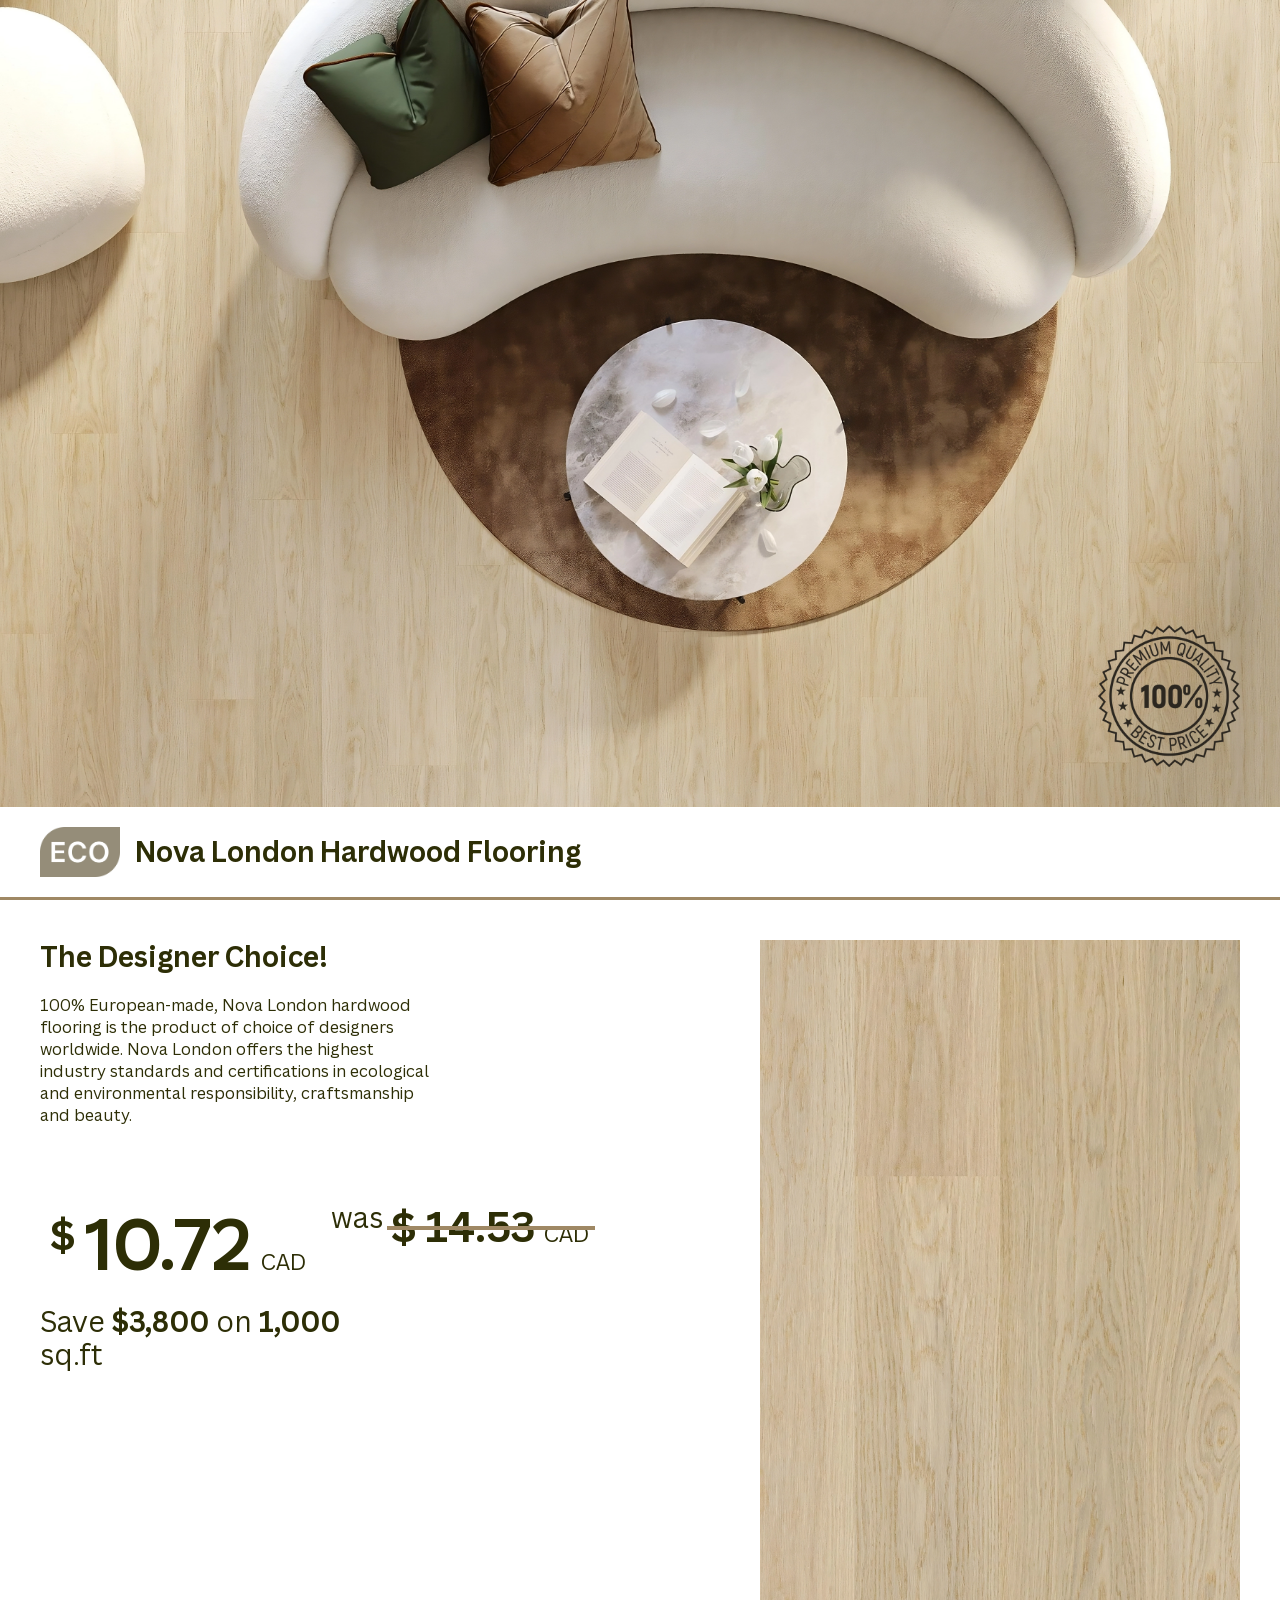
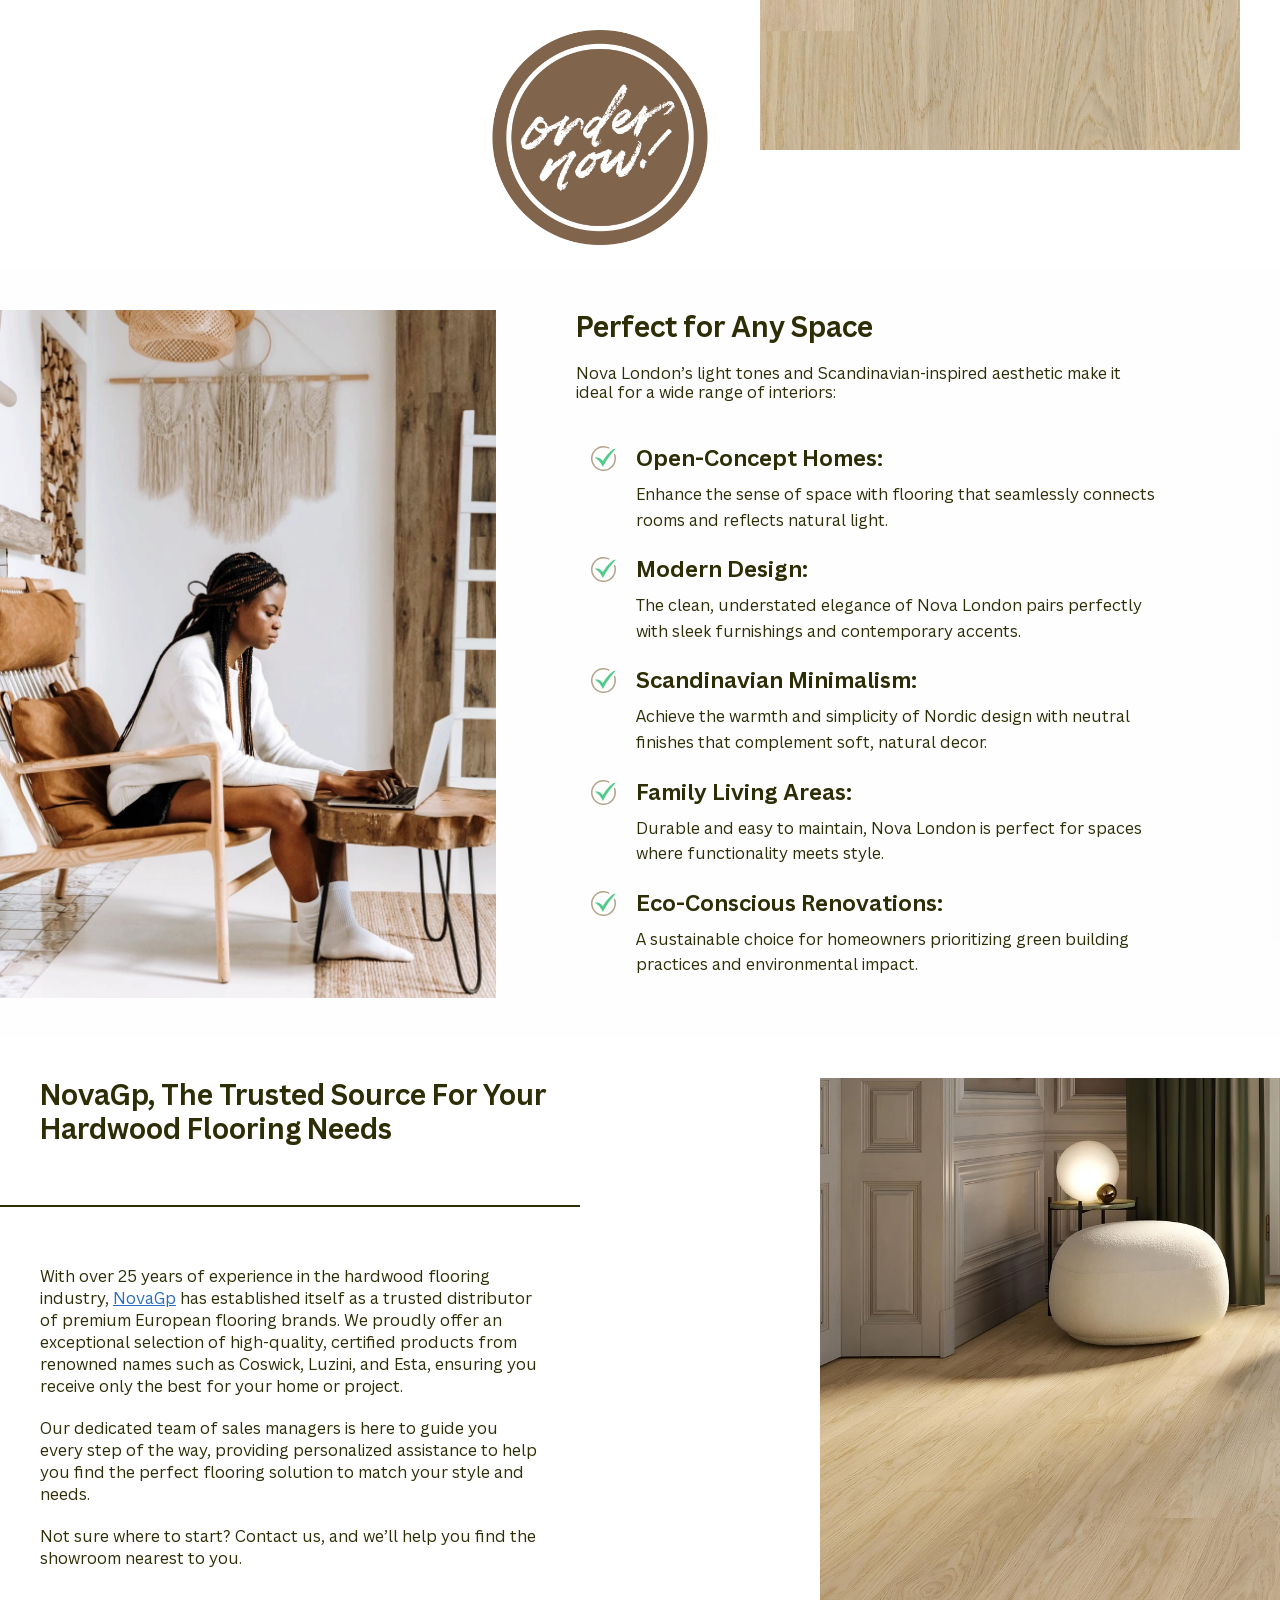
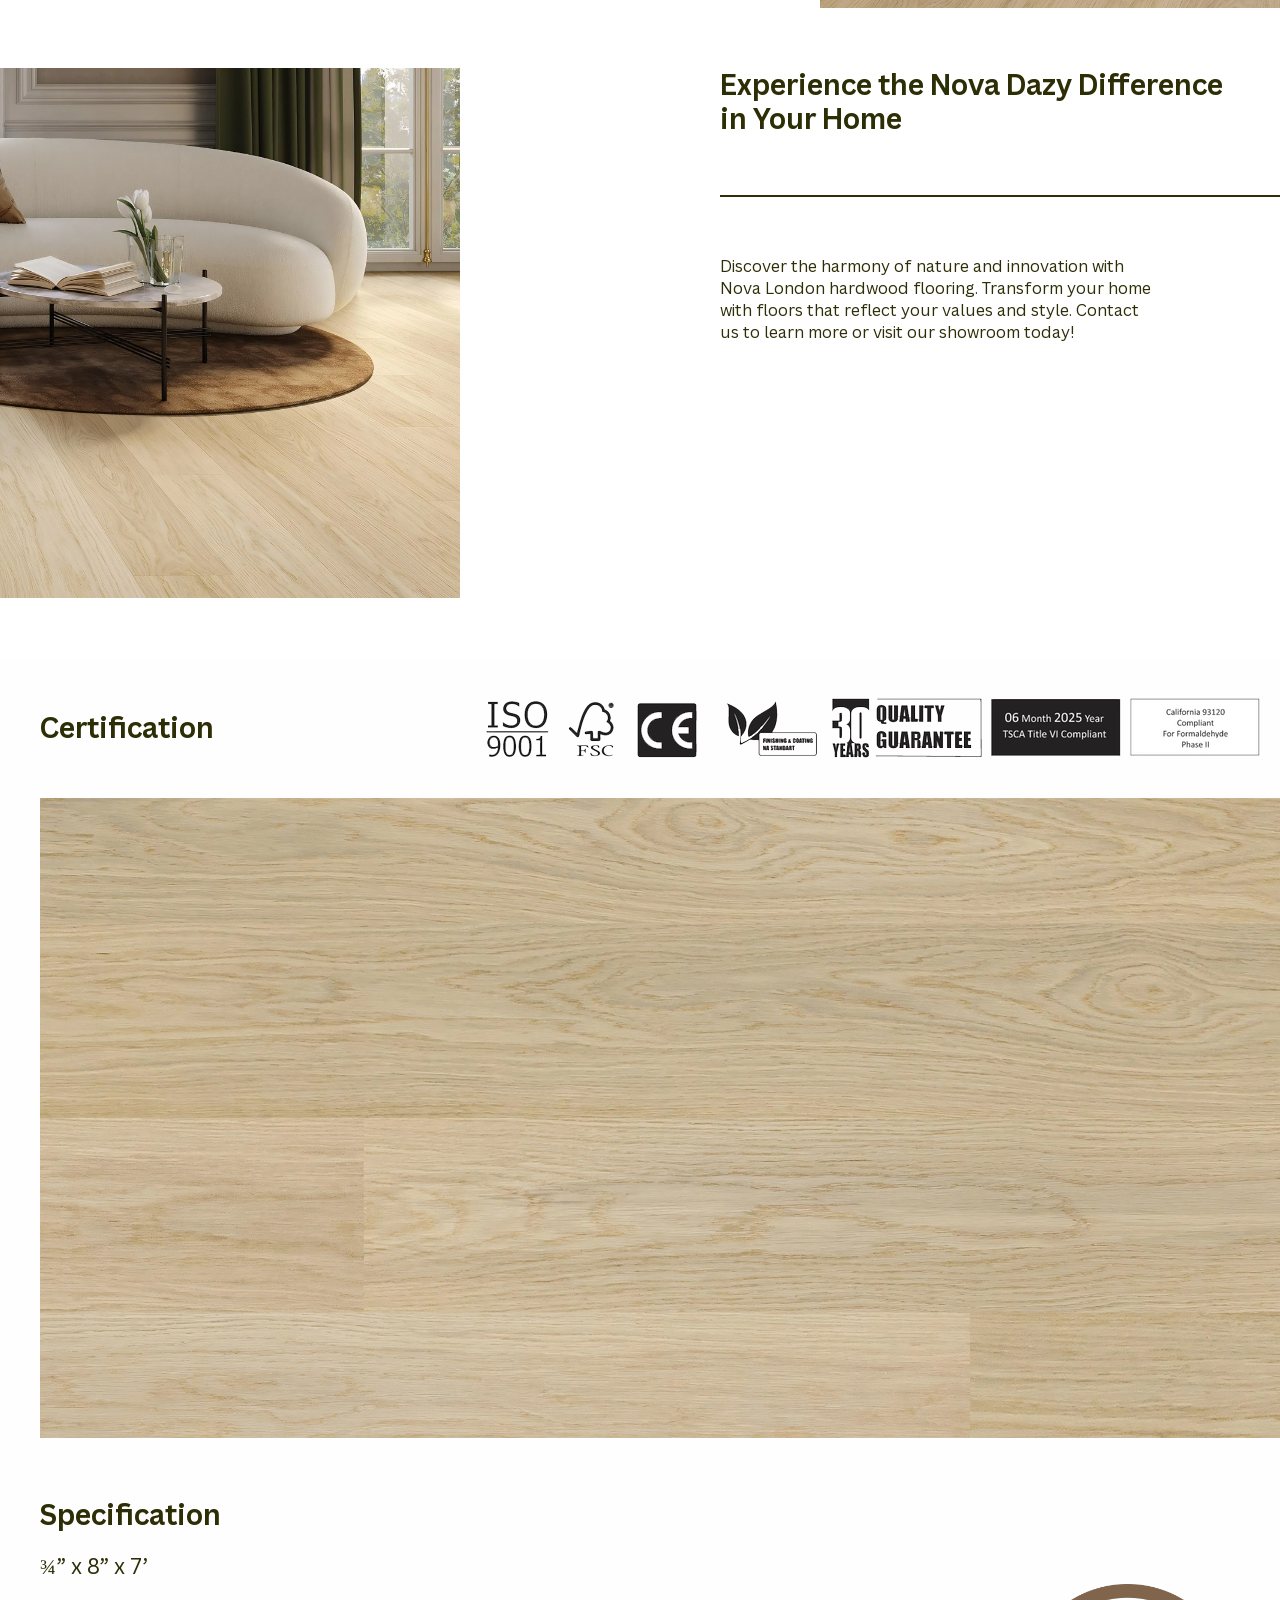
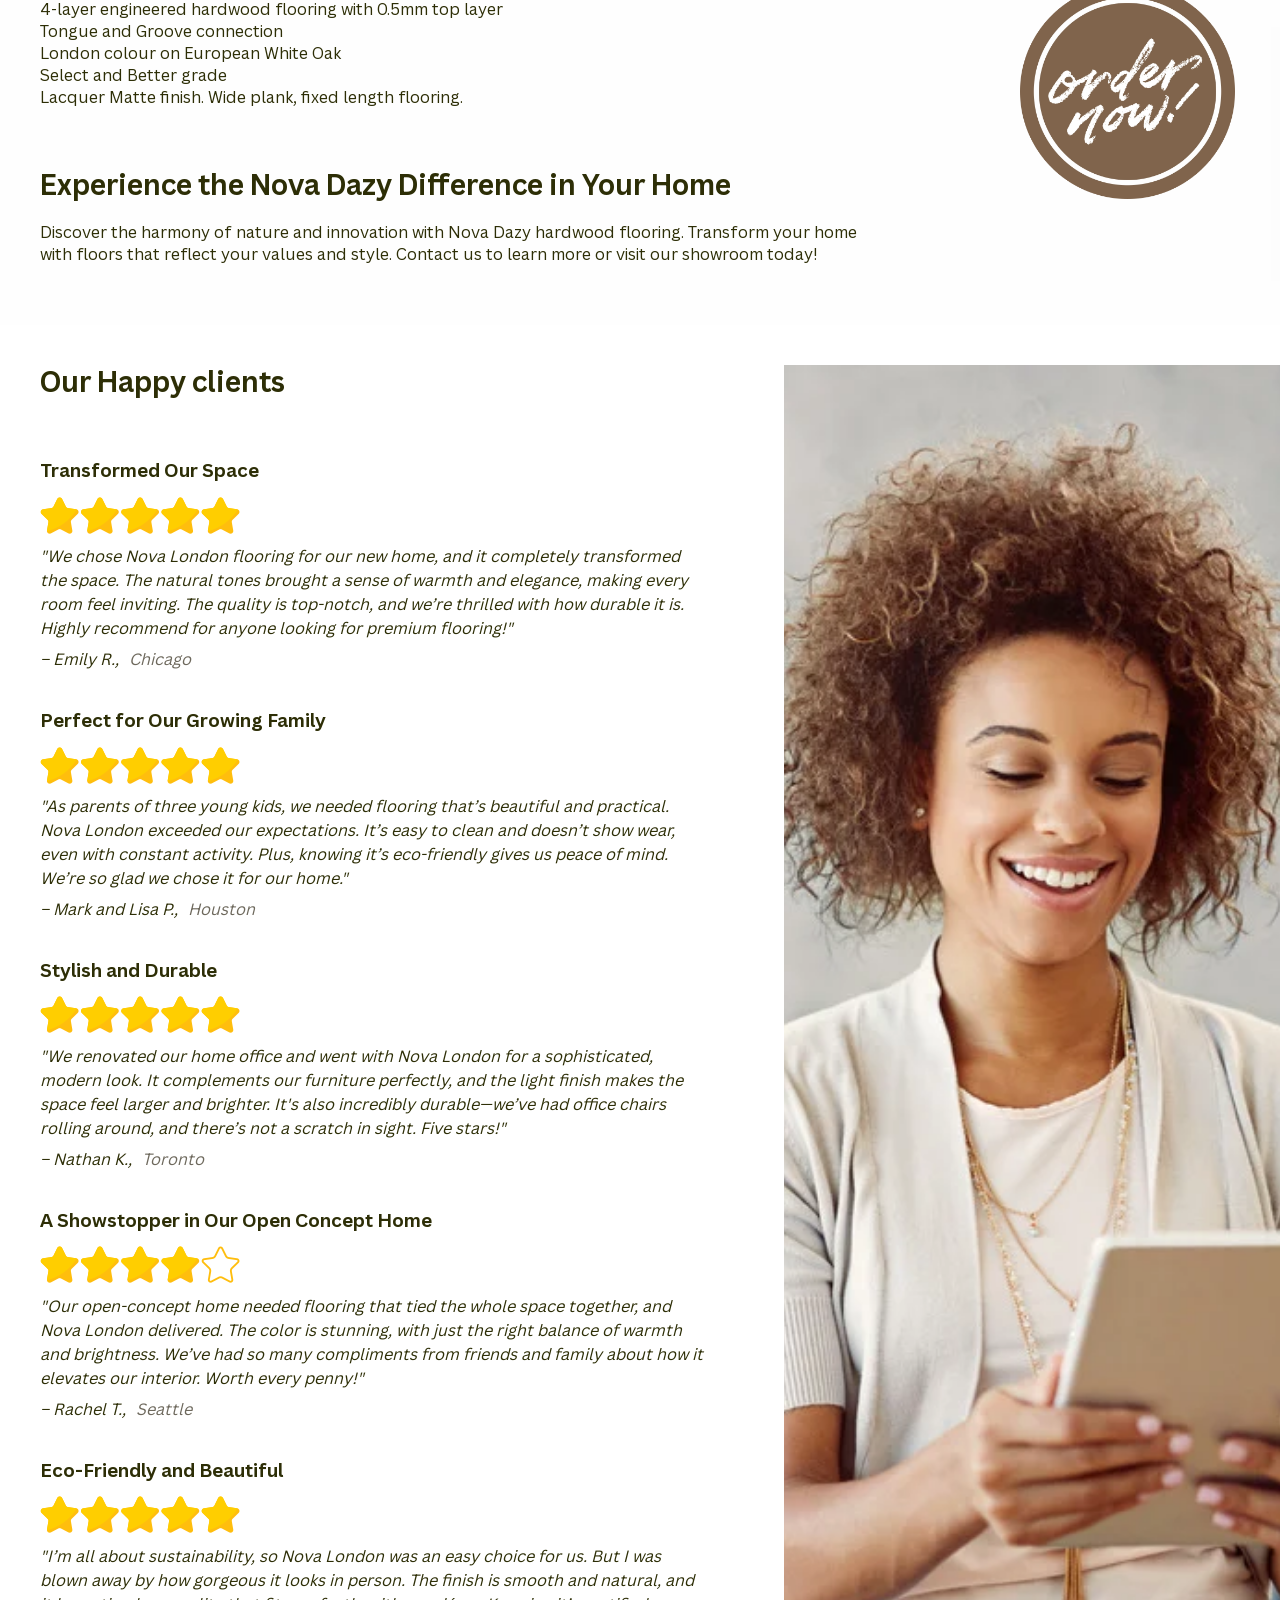
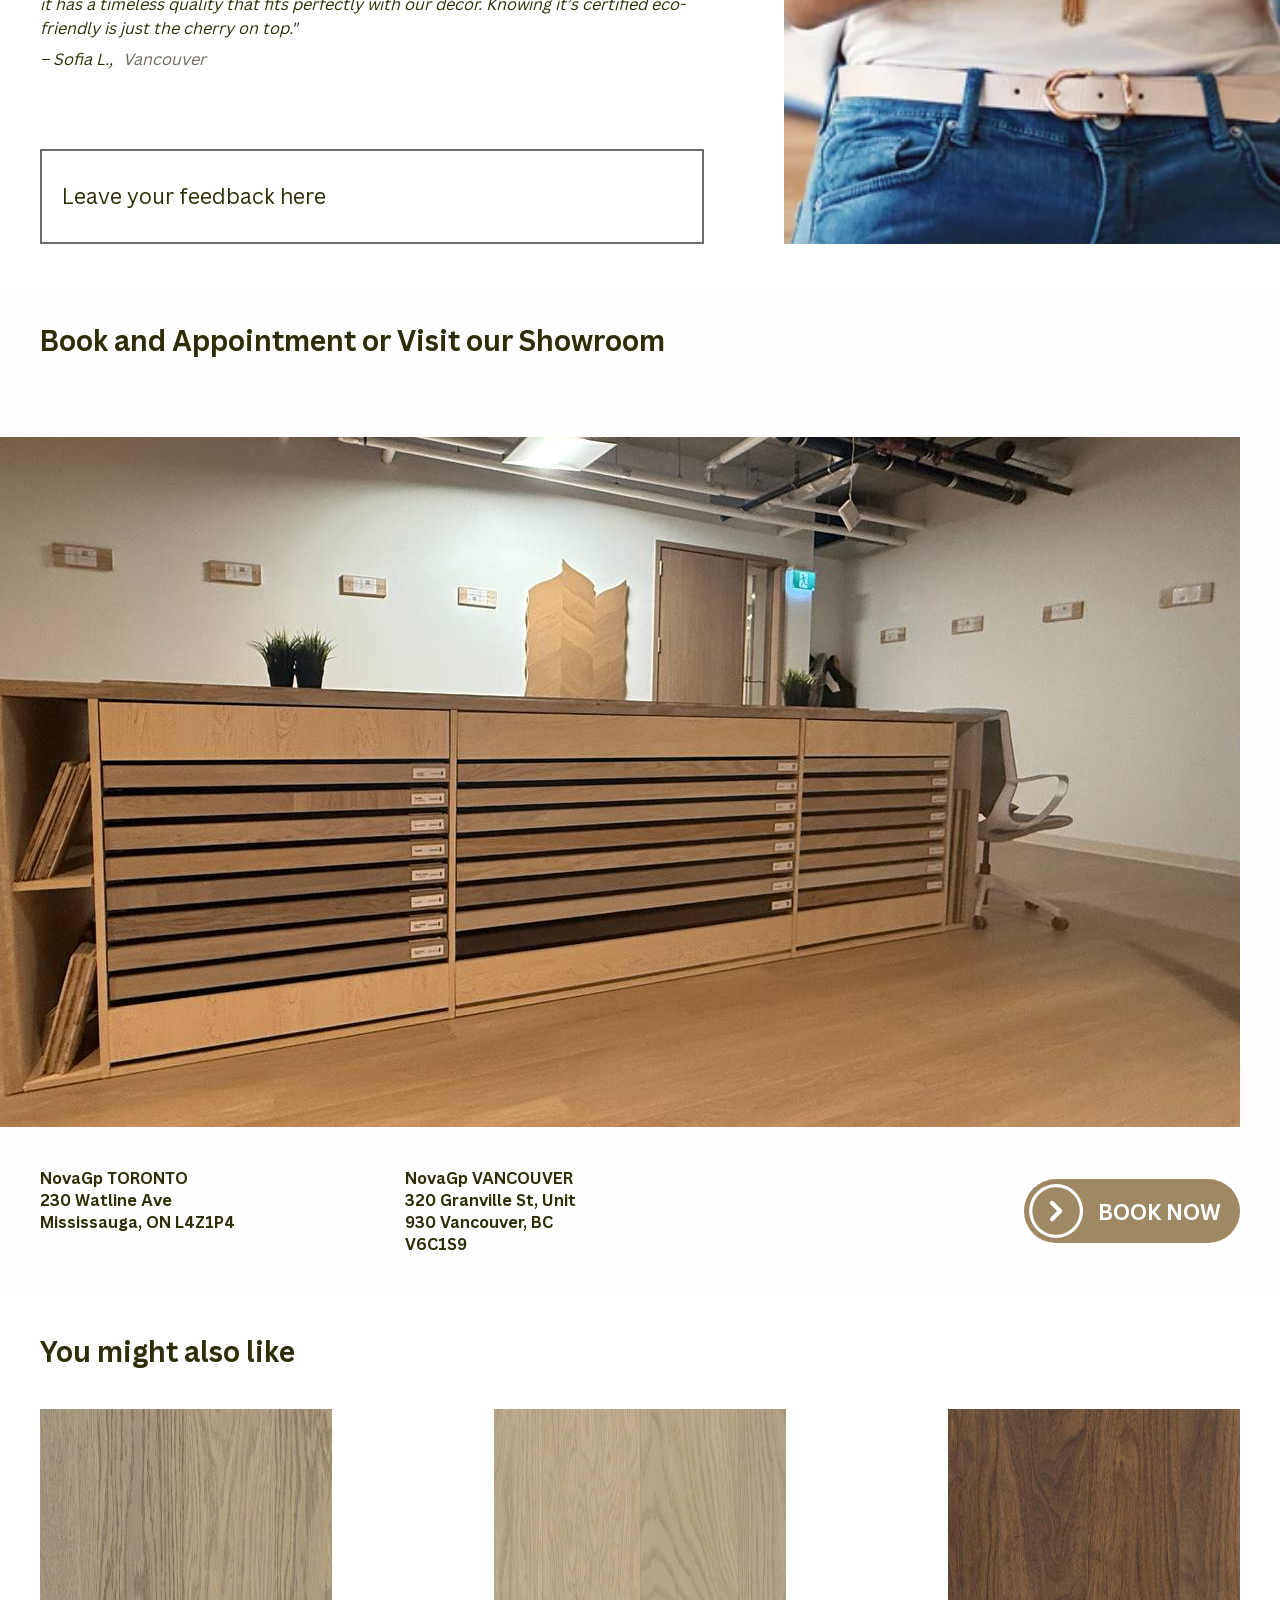
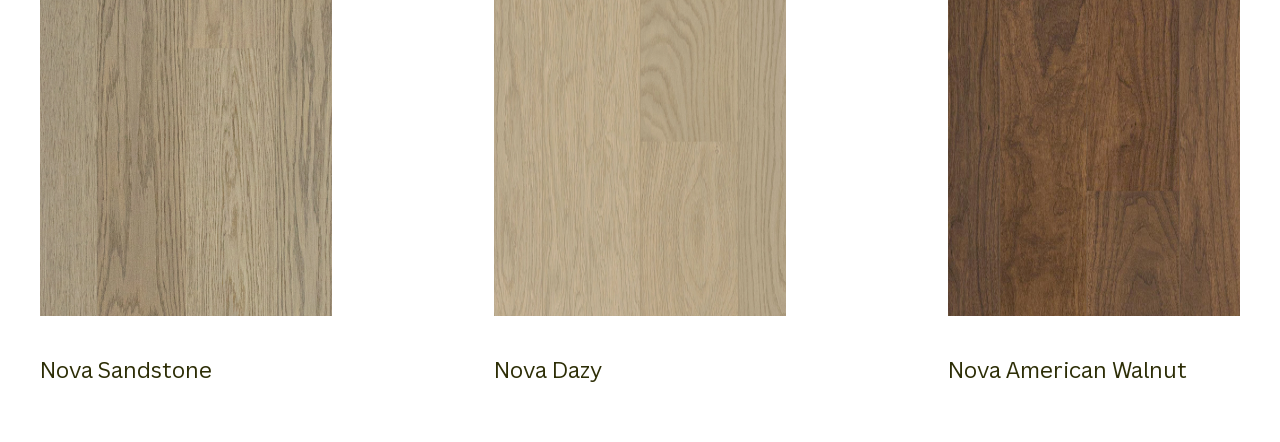
==== index.html @ d356015e "Initial commit" ====
<!doctype html><html lang="en"><head><meta content="true" name="HandheldFriendly"><meta content="telephone=no" name="format-detection"><meta charset="UTF-8"><meta content="100% European-made, Nova London hardwood flooring is the product of choice of designers worldwide. Nova London offers the highest industry standards and certifications in ecological and environmental responsibility, craftsmanship and beauty." name="description"><meta content="initial-scale=1,maximum-scale=5,width=device-width" name="viewport"><meta content="yes" name="mobile-web-app-capable"><meta content="default" name="apple-mobile-web-app-status-bar-style"><meta content="NovaGp" name="author"><meta content="index, follow" name="robots"><meta content="index, follow" name="googlebot"><meta content="no-referrer-when-downgrade" name="referrer"><link href="./img/favicon_120.svg" rel="icon" sizes="120x120" type="image/svg+xml"><link href="./img/favicon_144.svg" rel="icon" sizes="144x144" type="image/svg+xml"><link href="./css/main.css" rel="preload" as="style"><link href="./css/main.css" rel="stylesheet"><title>Nova London - Hardwood Flooring</title></head><body><main><section><div class="section__hero"><img alt="Best Price Icon" class="section__hero-bg" src="./img/section-hero/best_price.webp" loading="lazy" height="195" width="195"></div><div class="section__hero-info"><a class="flex flex--align-center" href="/"><img alt="Site Logo" class="section__hero-img" src="./img/section-hero/logo.webp" loading="lazy" height="50" width="80"><h1 class="section__hero-heading flex flex--align-center"><span class="section__hero-title">Nova London</span> <span class="section__hero-subtitle">Hardwood Flooring</span></h1></a></div></section><section class="section__best flex"><div class="section__best-container"><h2 class="section__best-title font--bold">The Designer Choice!</h2><p class="section__best-text">100% European-made, Nova London hardwood flooring is the product of choice of designers worldwide. Nova London offers the highest industry standards and certifications in ecological and environmental responsibility, craftsmanship and beauty.</p><div class="section__best-wrapper flex"><p class="section__best-cost"><span class="section__best-currency">$</span> <span class="section__best-price flex flex--align-baseline">10.72 <span class="section__best-price-info">&nbsp;&nbsp;CAD</span></span></p><p class="section__best-cost"><span class="section__best-price-text">was</span> <span class="section__best-price-old"><span class="section__best-price-foreign font--bold">$</span> 14.53 <span class="section__best-price-info">CAD</span></span></p></div><p class="section__best-save">Save <span class="font--bold">$3,800</span> on <span class="font--bold">1,000</span> sq.ft</p><button class="section__best-btn order--js" type="button"><img alt="Order Now Button" class="section__best-btn-img" src="./img/order_now.webp" loading="lazy" height="215" width="215"></button></div><div class="section__best-container-img"></div></section><section class="section__reasons flex section--shadow"><div class="section__reasons-img"></div><div class="section__reasons-container"><h2 class="section__reasons-title font--bold">Perfect for Any Space</h2><p class="section__reasons-subtitle">Nova London’s light tones and Scandinavian-inspired aesthetic make it ideal for a wide range of interiors:</p><ul class="section__reasons-list"><li class="section__reasons-item"><img alt="Check Icon" class="section__reasons-icon" src="./img/icons/check_icon.svg" loading="lazy" height="25" width="25"><h3 class="section__reasons-item-title font--bold">Open-Concept Homes:</h3><p class="section__reasons-item-text">Enhance the sense of space with flooring that seamlessly connects rooms and reflects natural light.</p></li><li class="section__reasons-item"><img alt="Check Icon" class="section__reasons-icon" src="./img/icons/check_icon.svg" loading="lazy" height="25" width="25"><h3 class="section__reasons-item-title font--bold">Modern Design:</h3><p class="section__reasons-item-text">The clean, understated elegance of Nova London pairs perfectly with sleek furnishings and contemporary accents.</p></li><li class="section__reasons-item"><img alt="Check Icon" class="section__reasons-icon" src="./img/icons/check_icon.svg" loading="lazy" height="25" width="25"><h3 class="section__reasons-item-title font--bold">Scandinavian Minimalism:</h3><p class="section__reasons-item-text">Achieve the warmth and simplicity of Nordic design with neutral finishes that complement soft, natural decor.</p></li><li class="section__reasons-item"><img alt="Check Icon" class="section__reasons-icon" src="./img/icons/check_icon.svg" loading="lazy" height="25" width="25"><h3 class="section__reasons-item-title font--bold">Family Living Areas:</h3><p class="section__reasons-item-text">Durable and easy to maintain, Nova London is perfect for spaces where functionality meets style.</p></li><li class="section__reasons-item"><img alt="Check Icon" class="section__reasons-icon" src="./img/icons/check_icon.svg" loading="lazy" height="25" width="25"><h3 class="section__reasons-item-title font--bold">Eco-Conscious Renovations:</h3><p class="section__reasons-item-text">A sustainable choice for homeowners prioritizing green building practices and environmental impact.</p></li></ul></div></section><section class="section__buy flex flex--wrap"><div class="section__buy-container"><h2 class="section__buy-title section__buy-title-first font--bold">NovaGp, The Trusted Source For Your Hardwood Flooring Needs</h2><p class="section__buy-text">With over 25 years of experience in the hardwood flooring industry, <a class="section__buy-link" href="https://novagp.ca/" rel="nofollow" target="_blank">NovaGp</a> has established itself as a trusted distributor of premium European flooring brands. We proudly offer an exceptional selection of high-quality, certified products from renowned names such as Coswick, Luzini, and Esta, ensuring you receive only the best for your home or project.</p><p class="section__buy-text">Our dedicated team of sales managers is here to guide you every step of the way, providing personalized assistance to help you find the perfect flooring solution to match your style and needs.</p><p class="section__buy-text">Not sure where to start? Contact us, and we’ll help you find the showroom nearest to you.</p></div><img alt="Living Room" class="section__buy-img" src="./img/section-buy/reason_to_buy_left.webp" loading="lazy"> <img alt="Living Room" class="section__buy-img" src="./img/section-buy/reason_to_buy_right.webp" loading="lazy"><div class="section__buy-container"><h2 class="section__buy-title section__buy-title-second font--bold">Experience the Nova Dazy Difference in Your Home</h2><p class="section__buy-text">Discover the harmony of nature and innovation with Nova London hardwood flooring. Transform your home with floors that reflect your values and style. Contact us to learn more or visit our showroom today!</p></div></section><section class="section__spec section--shadow"><div class="section__spec-container flex flex--align-center flex--justify-between"><h2 class="section__spec-title font--bold">Certification</h2><img alt="Certifications" class="section__spec-certs" src="./img/section-spec/certifications.webp" loading="lazy"></div><div class="section__spec-img"></div><div class="flex flex--align-center flex--justify-between"><div class="section__spec-info"><h2 class="section__spec-title font--bold">Specification</h2><span class="section__spec-dim flex">¾” x 8” x 7’</span><p class="section__spec-text">4-layer engineered hardwood flooring with 0.5mm top layer<br>Tongue and Groove connection<br>London colour on European White Oak<br>Select and Better grade<br>Lacquer Matte finish. Wide plank, fixed length flooring.</p><h2 class="section__spec-title font--bold">Experience the Nova Dazy Difference in Your Home</h2><p class="section__spec-text">Discover the harmony of nature and innovation with Nova Dazy hardwood flooring. Transform your home with floors that reflect your values and style. Contact us to learn more or visit our showroom today!</p></div><button class="section__spec-btn order-now--js" type="button"><img alt="Order Now Button" class="section__spec-btn-img" src="./img/order_now.webp" loading="lazy" height="215" width="215"></button></div></section><section class="section__feedback flex"><div class="section__feedback-wrapper flex flex--column"><h2 class="section__feedback-title font--bold">Our Happy clients</h2><article class="section__feedback-block"><h3 class="section__feedback-block-title font--bold">Transformed Our Space</h3><img alt="Feedback Rating" class="section__feedback-rating" src="./img/section-feedback/rating_top.webp" loading="lazy"><p class="section__feedback-text font--italic">"We chose Nova London flooring for our new home, and it completely transformed the space. The natural tones brought a sense of warmth and elegance, making every room feel inviting. The quality is top-notch, and we’re thrilled with how durable it is. Highly recommend for anyone looking for premium flooring!"</p><div class="font--italic flex flex--align-center"><span class="section__feedback-heading">– Emily R.,</span> <span class="section__feedback-location">Chicago</span></div></article><article class="section__feedback-block"><h3 class="section__feedback-block-title font--bold">Perfect for Our Growing Family</h3><img alt="Feedback Rating" class="section__feedback-rating" src="./img/section-feedback/rating_top.webp" loading="lazy"><p class="section__feedback-text font--italic">"As parents of three young kids, we needed flooring that’s beautiful and practical. Nova London exceeded our expectations. It’s easy to clean and doesn’t show wear, even with constant activity. Plus, knowing it’s eco-friendly gives us peace of mind. We’re so glad we chose it for our home."</p><div class="font--italic flex flex--align-center"><span class="section__feedback-heading">– Mark and Lisa P.,</span> <span class="section__feedback-location">Houston</span></div></article><article class="section__feedback-block"><h3 class="section__feedback-block-title font--bold">Stylish and Durable</h3><img alt="Feedback Rating" class="section__feedback-rating" src="./img/section-feedback/rating_top.webp" loading="lazy"><p class="section__feedback-text font--italic">"We renovated our home office and went with Nova London for a sophisticated, modern look. It complements our furniture perfectly, and the light finish makes the space feel larger and brighter. It's also incredibly durable—we’ve had office chairs rolling around, and there’s not a scratch in sight. Five stars!"</p><div class="font--italic flex flex--align-center"><span class="section__feedback-heading">– Nathan K.,</span> <span class="section__feedback-location">Toronto</span></div></article><article class="section__feedback-block"><h3 class="section__feedback-block-title font--bold">A Showstopper in Our Open Concept Home</h3><img alt="Feedback Rating" class="section__feedback-rating" src="./img/section-feedback/rating.webp" loading="lazy"><p class="section__feedback-text font--italic">"Our open-concept home needed flooring that tied the whole space together, and Nova London delivered. The color is stunning, with just the right balance of warmth and brightness. We’ve had so many compliments from friends and family about how it elevates our interior. Worth every penny!"</p><div class="font--italic flex flex--align-center"><span class="section__feedback-heading">– Rachel T.,</span> <span class="section__feedback-location">Seattle</span></div></article><article class="section__feedback-block"><h3 class="section__feedback-block-title font--bold">Eco-Friendly and Beautiful</h3><img alt="Feedback Rating" class="section__feedback-rating" src="./img/section-feedback/rating_top.webp" loading="lazy"><p class="section__feedback-text font--italic">"I’m all about sustainability, so Nova London was an easy choice for us. But I was blown away by how gorgeous it looks in person. The finish is smooth and natural, and it has a timeless quality that fits perfectly with our décor. Knowing it’s certified eco-friendly is just the cherry on top."</p><div class="font--italic flex flex--align-center"><span class="section__feedback-heading">– Sofia L.,</span> <span class="section__feedback-location">Vancouver</span></div></article><div class="section__feedback-field flex flex--align-center" id="feedbackBtn">Leave your feedback here</div></div><div class="section__feedback-img"></div></section><section class="section__showroom section--shadow"><h2 class="section__showroom-title font--bold">Book and Appointment or Visit our Showroom</h2><div class="section__showroom-img"></div><div class="section__showroom-container flex flex--align-center flex--justify-between"><ul class="section__showroom-list flex"><li class="section__showroom-address font--bold">NovaGp TORONTO<br>230 Watline Ave Mississauga, ON L4Z1P4</li><li class="section__showroom-address font--bold">NovaGp VANCOUVER<br>320 Granville St, Unit 930 Vancouver, BC V6C1S9</li></ul><button class="section__showroom-btn flex flex--align-center flex--justify-center flex--now-shrink contact--js" type="button" id="bookNowBtn"><img alt="Order Book Button" class="section__showroom-btn-img" src="./img/icons/book_now_btn.svg" loading="lazy" height="54" width="54"> <span class="section__showroom-btn-text font--bold flex flex--now-shrink">BOOK NOW</span></button></div></section><section class="section__contact"><h2 class="section__contact-title font--bold">You might also like</h2><div class="section__contact-container flex flex--justify-between"><article class="section__contact-card"><a class="flex flex--column" href="#"><img alt="Nova Sandstone" class="section__contact-img" src="./img/section-contact/nova_sandstone.webp" loading="lazy"><h3 class="section__contact-heading">Nova Sandstone</h3></a></article><article class="section__contact-card"><a class="flex flex--column" href="#"><img alt="Nova Dazy" class="section__contact-img" src="./img/section-contact/nova_dazy.webp" loading="lazy"><h3 class="section__contact-heading">Nova Dazy</h3></a></article><article class="section__contact-card"><a class="flex flex--column" href="#"><img alt="Nova American Walnut" class="section__contact-img" src="./img/section-contact/nova_american_walnut.webp" loading="lazy"><h3 class="section__contact-heading">Nova American Walnut</h3></a></article></div></section><button class="section__contact-btn" type="button" id="contactBtn"><img alt="Contact Us Button" class="section__contact-btn-img" src="./img/icons/contact_us.svg" loading="lazy"></button><div class="popup" id="popupFeedback"><div class="form"><div class="form__close"></div><h2 class="form__title font--bold">Leave you feedback</h2><ul class="form__rating flex flex--justify-center flex--row-reverse"><li class="form__rating-star" data-rate="5"></li><li class="form__rating-star" data-rate="4"></li><li class="form__rating-star" data-rate="3"></li><li class="form__rating-star" data-rate="2"></li><li class="form__rating-star" data-rate="1"></li></ul><form class="form__content flex flex--column"><div class="form__container flex flex--align-center"><div class="form__field-wrapper"><label class="form__label" for="fb_firstname">Required *</label> <input type="text" class="form__field" tabindex="1" maxlength="120" name="firstname" placeholder="Name" id="fb_firstname" required pattern="[A-Za-zА-Яа-яёЁіІїЇєЄ\s]+"> <span class="form__icon form__icon-name"></span></div><div class="form__field-wrapper flex"><label class="form__label" for="fb_lastname">Required *</label> <input type="text" class="form__field" tabindex="2" maxlength="120" name="lastname" placeholder="Last Name" id="fb_lastname" required pattern="[A-Za-zА-Яа-яёЁіІїЇєЄ\s]+"></div></div><div class="form__field-wrapper"><label class="form__label" for="fb_location">Required *</label> <input type="text" class="form__field" tabindex="3" maxlength="200" name="address" placeholder="Location" id="fb_location" required> <span class="form__icon form__icon-location"></span></div><div class="form__field-wrapper"><label class="form__label" for="fb_text">Required *</label> <textarea class="form__textarea" id="fb_text" maxlength="1000" name="message" placeholder="Your Feedback" required tabindex="4"></textarea></div><input type="hidden" name="product" value="Nova London"> <input type="submit" class="form__button-submit flex flex--align-center flex--justify-center font--bold" tabindex="5" value="SUBMIT"></form></div></div><div class="popup" id="popupContactUs"><div class="form"><div class="form__close"></div><h2 class="form__title font--bold">Contact Us</h2><form class="form__content flex flex--column"><div class="form__container flex flex--align-center"><div class="form__field-wrapper"><label class="form__label" for="fc_firstname">Required *</label> <input type="text" class="form__field" tabindex="1" maxlength="120" name="firstname" placeholder="Name" id="fc_firstname" required pattern="[A-Za-zА-Яа-яёЁіІїЇєЄ\s]+"> <span class="form__icon form__icon-name"></span></div><div class="form__field-wrapper flex"><label class="form__label" for="fc_lastname">Required *</label> <input type="text" class="form__field" tabindex="2" maxlength="120" name="lastname" placeholder="Last Name" id="fc_lastname" required pattern="[A-Za-zА-Яа-яёЁіІїЇєЄ\s]+"></div></div><div class="form__field-wrapper"><input type="text" class="form__field" tabindex="3" maxlength="100" name="company" placeholder="Company"> <span class="form__icon form__icon-company"></span></div><div class="form__field-wrapper"><label class="form__label" for="fc_location">Required *</label> <input type="text" class="form__field" tabindex="4" maxlength="200" name="address" placeholder="Location" id="fc_location" required> <span class="form__icon form__icon-location"></span></div><div class="form__field-wrapper"><label class="form__label" for="fc_mail">Required *</label> <input type="email" class="form__field" tabindex="5" maxlength="100" name="email" placeholder="E-mail" id="fc_mail" required> <span class="form__icon form__icon-mail"></span></div><div class="form__field-wrapper"><label class="form__label" for="fc_phone">Required *</label> <input type="tel" class="form__field" tabindex="6" maxlength="30" name="phone" placeholder="Phone number" id="fc_phone" required pattern="^\+1\s?\(?[2-9][0-9]{2}\)?[.\-\s]?[2-9][0-9]{2}[.\-\s]?[0-9]{4}$"> <span class="form__icon form__icon-phone"></span></div><div class="form__field-wrapper"><label class="form__label" for="fc_text">Required *</label> <textarea class="form__textarea" id="fc_text" maxlength="1000" name="message" placeholder="What are you looking for?" required tabindex="7"></textarea></div><input type="hidden" name="product" value="Nova London"> <input type="submit" class="form__button-submit flex flex--align-center flex--justify-center font--bold" tabindex="8" value="SUBMIT"></form><div class="form__contact flex flex--justify-center justify-center"><span>You may also call us at</span> <a class="form__contact-tel" href="tel:+19055693389">+1 (905) 569-3389</a></div><p class="form__contact-text">Please note we only deliver to North America.</p></div></div><div class="popup" id="popupOrder"><div class="form"><div class="form__close"></div><h2 class="form__title font--bold">Order Now</h2><p class="form__subtitle">Fill out the request below to receive your free sample. You will receive a 1 foot long sample of the product. It will demonstrate the construction, finish and colour of the flooring.</p><form class="form__content flex flex--column"><div class="form__container flex flex--align-center"><div class="form__field-wrapper"><label class="form__label" for="fo_firstname">Required *</label> <input type="text" class="form__field" tabindex="1" maxlength="120" name="firstname" placeholder="Name" id="fo_firstname" required pattern="[A-Za-zА-Яа-яёЁіІїЇєЄ\s]+"> <span class="form__icon form__icon-name"></span></div><div class="form__field-wrapper flex"><label class="form__label" for="fo_lastname">Required *</label> <input type="text" class="form__field" tabindex="2" maxlength="120" name="lastname" placeholder="Last Name" id="fo_lastname" required pattern="[A-Za-zА-Яа-яёЁіІїЇєЄ\s]+"></div></div><div class="form__field-wrapper"><input type="text" class="form__field" tabindex="3" maxlength="100" name="company" placeholder="Company"> <span class="form__icon form__icon-company"></span></div><div class="form__field-wrapper"><label class="form__label" for="fo_location">Required *</label> <input type="text" class="form__field" tabindex="4" maxlength="200" name="address" placeholder="Delivery Address" id="fo_location" required> <span class="form__icon form__icon-location"></span></div><div class="form__field-wrapper"><label class="form__label" for="fo_mail">Required *</label> <input type="email" class="form__field" tabindex="5" maxlength="100" name="email" placeholder="E-mail" id="fo_mail" required> <span class="form__icon form__icon-mail"></span></div><div class="form__field-wrapper"><label class="form__label" for="fo_phone">Required *</label> <input type="tel" class="form__field" tabindex="6" maxlength="30" name="phone" placeholder="Phone number" id="fo_phone" required pattern="^\+1\s?\(?[2-9][0-9]{2}\)?[.\-\s]?[2-9][0-9]{2}[.\-\s]?[0-9]{4}$"> <span class="form__icon form__icon-phone"></span></div><div class="form__field-wrapper"><label class="form__label" for="fo_msg">Required *</label> <textarea class="form__textarea" id="fo_msg" maxlength="1000" name="message" placeholder="What are you looking for?" required tabindex="7"></textarea></div><input type="hidden" name="product" value="Nova London"> <input type="submit" class="form__button-submit flex flex--align-center flex--justify-center font--bold" tabindex="8" value="SUBMIT"></form><p class="form__contact form__contact-text font--bold">Shipping Cost 29.99$</p></div></div><div class="popup" id="popupSuccess"><div class="form flex flex--column flex--align-center"><div class="form__close"></div><img alt="Succes" class="form__success-img" src="./img/icons/check_icon.svg"><h2 class="form__success-title font--bold" id="successMsg"></h2><input type="button" class="form__button-submit form__success-submit flex flex--align-center flex--justify-center font--bold" id="successClose" value="OK"></div></div></main><script src="./js/main.js"></script></body></html>
---- css/main.css ----
*{padding:0;margin:0;border:0;box-sizing:border-box;-webkit-appearance:none;-webkit-font-smoothing:antialiased;-moz-osx-font-smoothing:grayscale;font-smoothing:antialiased;font-family:Nova;color:var(--color--olive);font-weight:400}::after,::before{box-sizing:inherit}body,html{height:100%;width:100%;line-height:1.2;font-size:16px}button,input,textarea{outline:0}*,button,input,select,textarea{-webkit-tap-highlight-color:transparent}input:focus{outline:0;box-shadow:none}input::-ms-clear{display:none}button{cursor:pointer}button::-moz-focus-inner{padding:0;border:0}a,a:hover,a:visited{text-decoration:none}ul li{list-style:none}li{line-height:normal}@font-face{font-family:Nova;font-display:swap;font-weight:400 700;font-style:normal;src:url(../fonts/Nova.woff2) format("woff2")}.flex{display:flex}.flex--align-center{align-items:center}.flex--align-end{align-items:flex-end}.flex--align-baseline{align-items:baseline}.flex--justify-center{justify-content:center}.flex--justify-between{justify-content:space-between}.flex--justify-end{justify-content:flex-end}.flex--justify-start{justify-content:left}.flex--column{flex-direction:column}.flex--row{flex-direction:row}.flex--row-reverse{flex-direction:row-reverse}.flex--wrap{flex-wrap:wrap}.flex--now-shrink{flex-shrink:0}.section--shadow{background-color:var(--color--shadow)}.font--bold{font-weight:700}.font--italic{font-style:italic}:root{--color--white:#ffffff;--color--shadow:#fbfbfb63;--color-form-field:#fbfbfb;--color--beige:#9f8864;--color--blue:#296abf;--color--green:#4d6156;--color--gray:#6d685c;--color--dark-gray:#6d6d6d;--color--olive:#2d2e06}.form,.popup{width:100%;overflow-y:auto}.popup,body.lock{pointer-events:none}.popup{position:fixed;top:0;left:0;height:100%;background-color:#020202cc;display:flex;align-items:center;justify-content:center;visibility:hidden;opacity:0;transition:all .4s}.popup.active{visibility:visible;opacity:1;pointer-events:auto;z-index:999}body.lock{overflow:hidden}.form{background-color:var(--color--white);padding:40px 10px 20px;border-radius:4px;max-width:600px;margin:0 20px;height:auto;max-height:calc(100vh - 20px);position:relative}@media only screen and (max-width:768px){.form{margin:0 10px}}.form__field{height:36px;width:100%;border-radius:4px;padding:5px 10px 5px 35px;line-height:36px;background-color:var(--color-form-field);letter-spacing:1px;font-weight:500;font-size:1.125rem;border:2px solid var(--color--gray);transition:.4s}.form__field:active,.form__field:focus,.form__textarea:active,.form__textarea:focus{border:2px solid var(--color--green)}.form__field-wrapper{position:relative;margin:20px 10px;flex-grow:1}@media only screen and (max-width:425px){.form__field-wrapper{width:100%}}.form__field::placeholder,.form__textarea::placeholder{color:var(--color--dark-gray)}.form__button-submit,.form__textarea{border-radius:4px;font-size:1.125rem;transition:.4s}.form__textarea{width:100%;height:200px;resize:none;padding:10px;font-weight:500;background-color:var(--color-form-field);border:2px solid var(--color--gray)}.form__button-submit{margin:15px 10px;padding:15px;color:var(--color-form-field);background-color:var(--color--green);letter-spacing:2px;box-shadow:inset 0 0 0 1px transparent;border:2px solid var(--color--green);cursor:pointer;width:calc(100% - 20px)}@media only screen and (max-width:425px){.form__button-submit{width:100%}}.form__button-submit:focus,.form__button-submit:hover{box-shadow:inset 0 0 0 1px #e5e5e5}.form__container{width:100%}@media only screen and (max-width:425px){.form__container{flex-direction:column}.form__content{align-items:center}}.form__label{font-size:.75rem;position:absolute;top:-15px;color:var(--color--dark-gray)}.form__subtitle,.form__title{font-size:2rem;text-align:center;max-width:90%;margin:0 auto 20px}.form__subtitle{font-size:1rem}.form__close{width:30px;height:30px;background-image:url(../img/icons/close.svg);background-repeat:no-repeat;background-size:contain;background-position:center;position:absolute;right:10px;top:10px;cursor:pointer}.form__rating{margin-bottom:20px;cursor:pointer;gap:8px}.form__rating-star{filter:grayscale(1);transition:filter .4s;background-image:url(../img/icons/icon_star.svg);background-repeat:no-repeat;background-position:center;background-size:contain;height:35px;width:35px}.form__rating-star:last-child{margin-left:0}.form__rating-star.selected,.form__rating-star.selected~.form__rating-star,.form__rating-star:hover,.form__rating-star:hover~.form__rating-star{filter:none}.form__icon{position:absolute;left:10px;top:50%;transform:translateY(-50%);background-position:center;background-size:contain;background-repeat:no-repeat;height:18px;width:18px}.form__icon-name{background-image:url(../img/icons/user.svg)}.form__icon-location{background-image:url(../img/icons/location-dot.svg)}.form__icon-company{background-image:url(../img/icons/briefcase.svg)}.form__icon-mail{background-image:url(../img/icons/envelope.svg)}.form__icon-phone{background-image:url(../img/icons/phone.svg)}.form__success-img{width:150px;height:150px;object-fit:contain;margin-bottom:40px}.form__success-title{font-size:2rem;text-align:center;max-width:90%;margin:0 auto 60px}@media only screen and (max-width:425px){.form__success-submit{width:calc(100% - 20px)}}.form--error{border:2px solid #ff460c}.form__contact{margin-top:20px}@media only screen and (max-width:375px){.form__contact{flex-direction:column;align-items:center}}.form__contact-tel{color:var(--color--blue);margin:0 0 10px 10px}@media only screen and (max-width:375px){.form__contact-tel{margin:10px 0}}.form__contact-text{text-align:center}.section__hero{background-image:url(../img/section-hero/section_hero_bg.webp);background-position:center;background-repeat:no-repeat;background-size:cover;width:100%;height:calc(100dvh - 93px);position:relative}.section__hero-bg{position:absolute;right:80px;bottom:80px;filter:brightness(.4);width:calc(100vw/9);min-height:125px;min-width:125px;max-width:195px;max-height:195px;height:auto}@media only screen and (max-width:1280px){.section__hero-bg{right:40px;bottom:40px}}@media only screen and (max-width:768px){.section__hero-bg{right:20px;bottom:20px}}.section__hero-info{border-bottom:3px solid var(--color--beige);padding:20px 80px}@media only screen and (max-width:1280px){.section__hero-info{padding:20px 40px}}@media only screen and (max-width:768px){.section__hero-info{padding:20px}}.section__hero-title{font-size:1.75rem;font-weight:700;margin-right:5px}@media only screen and (max-width:768px){.section__hero-title{margin-right:0}.section__hero-heading{flex-direction:column;align-items:baseline}}.section__hero-subtitle{font-size:1.75rem;font-weight:700}@media only screen and (max-width:768px){.section__hero-subtitle{font-size:1rem;font-weight:400}}.section__hero-img{margin-right:15px}.section__best{padding:80px 80px 180px}@media only screen and (max-width:1280px){.section__best{padding:40px 40px 120px}}@media only screen and (max-width:1024px){.section__best{flex-direction:column-reverse;padding:0}}.section__best-container{width:60%;position:relative}@media only screen and (max-width:1024px){.section__best-container{width:100%;padding:40px}}@media only screen and (max-width:768px){.section__best-container{padding:20px}}.section__best-container-img{width:40%;height:90dvh;background-image:url(../img/section-best/best_quality.webp);background-repeat:no-repeat;background-position:center;background-size:cover}@media only screen and (max-width:1024px){.section__best-container-img{width:100%}}.section__best-wrapper{padding-top:60px;margin-bottom:20px}@media only screen and (max-width:768px){.section__best-wrapper{padding-top:20px;justify-content:center;flex-direction:column-reverse;align-items:center}}.section__best-title{margin-bottom:20px;font-size:1.75rem}.section__best-text{font-size:1rem;margin-bottom:15px;max-width:390px;line-height:22px}@media only screen and (max-width:1024px){.section__best-text{max-width:100%}}.section__best-cost{position:relative;padding-left:45px}@media only screen and (max-width:425px){.section__best-cost{margin:0 auto}}.section__best-cost:first-child{margin-right:75px}@media only screen and (max-width:1280px){.section__best-cost:first-child{margin-right:40px}}@media only screen and (max-width:768px){.section__best-cost:first-child{margin-right:25px}}@media only screen and (max-width:425px){.section__best-cost:first-child{margin:0 auto}}.section__best-currency{font-size:2.5rem;font-weight:700;position:absolute;left:10px;top:10px}.section__best-save{font-size:1.75rem;max-width:320px}@media only screen and (max-width:768px){.section__best-save{max-width:100%;text-align:center;margin-bottom:20px}}.section__best-price{font-weight:700;font-size:4.375rem}.section__best-price-old{font-weight:700;font-size:2.625rem;position:relative}.section__best-price-old:after{content:'';position:absolute;height:4px;left:-4px;right:0;top:55%;transform:translateY(-50%);width:0;transition:width 1s ease}.section__best-price-old.visible:after{width:calc(100% + 10px)}.section__best-price-text{font-size:1.75rem;position:absolute;left:-15px;top:0}.section__best-price-info{font-size:1.375rem}.section__best-price-foreign{font-size:2.5rem}.section__best-btn{position:absolute;bottom:-100px;right:-65px;transform:translateX(-50%);background-color:transparent;width:225px;height:225px;border-radius:50%;padding:5px;transition:.4s}@media only screen and (max-width:1024px){.section__best-btn{position:relative;bottom:0;left:50%}}.section__best-btn:hover,.section__best-price-old:after{background-color:var(--color--beige)}.section__best-btn-img{width:100%;height:auto}.section__buy{padding:80px 80px 60px;overflow:hidden}@media only screen and (max-width:1280px){.section__buy{padding:40px 40px 60px}}@media only screen and (max-width:1024px){.section__buy{flex-direction:row;padding:40px 0 70px}}@media only screen and (max-width:768px){.section__buy{padding-bottom:20px}}.section__buy-container{width:50%}.section__buy-container:last-child{padding-left:80px}@media only screen and (max-width:1024px){.section__buy-container:last-child{width:100%;padding-left:40px}}@media only screen and (max-width:768px){.section__buy-container:last-child{padding-left:20px}}@media only screen and (max-width:1024px){.section__buy-container{width:100%;padding:0 40px}}@media only screen and (max-width:768px){.section__buy-container{width:100%;padding:0 20px}}.section__buy-title{font-size:1.75rem;margin-bottom:120px;position:relative}@media only screen and (max-width:768px){.section__buy-title{margin-bottom:60px}}.section__buy-title:after{content:'';position:absolute;height:2px;background-color:var(--color--olive);bottom:-62px}@media only screen and (max-width:768px){.section__buy-title:after{bottom:-32px}}.section__buy-title-first:after{left:-80px;width:calc(100% + 20px)}@media only screen and (max-width:1024px){.section__buy-title-first:after{left:0;width:100%}}.section__buy-title-second:after{right:-80px;width:calc(100% + 80px)}@media only screen and (max-width:1024px){.section__buy-title-second:after{left:0;width:100%}}.section__buy-text{font-size:1rem;max-width:84%;line-height:22px;margin-bottom:20px}.section__buy-text:last-child{margin-bottom:40px}@media only screen and (max-width:1024px){.section__buy-text{padding-bottom:0;max-width:100%}}.section__buy-link{color:var(--color--blue);text-decoration:underline}.section__buy-img{position:relative;object-fit:cover;width:50%}@media only screen and (max-width:1024px){.section__buy-img{position:unset;object-fit:cover;width:calc(50% - 10px)}}.section__buy-img:nth-child(2){right:-15%;height:530px;margin-bottom:60px}@media only screen and (max-width:1024px){.section__buy-img:nth-child(2){height:462px;padding:0;margin:60px 10px 60px 0}}@media only screen and (max-width:768px){.section__buy-img:nth-child(2){width:100%;margin:20px 0 40px}}.section__buy-img:nth-child(3){left:-15%;height:530px}@media only screen and (max-width:1024px){.section__buy-img:nth-child(3){height:462px;margin:60px 0 60px 10px}}@media only screen and (max-width:768px){.section__buy-img:nth-child(3){width:100%;margin:0 0 20px;display:flex;order:2}}.section__spec{padding:40px 80px 80px;overflow:hidden}@media only screen and (max-width:1280px){.section__spec{padding:40px}}@media only screen and (max-width:768px){.section__spec{padding:20px;overflow-x:hidden}}.section__spec-title{font-size:1.75rem;margin-right:15px}@media only screen and (max-width:768px){.section__spec-title{margin-bottom:20px}}.section__spec-dim{margin-top:20px;font-size:1.375rem}.section__spec-text{font-size:1rem;padding:20px 0;max-width:87%;line-height:22px;margin-bottom:40px}.section__spec-text:last-child{margin-bottom:0}@media only screen and (max-width:1024px){.section__spec-text{max-width:100%}}.section__spec-info{width:80%}@media only screen and (max-width:1024px){.section__spec-info{width:100%}}.section__spec-container{margin-bottom:40px}@media only screen and (max-width:1024px){.section__spec-container{flex-direction:column;align-items:flex-start}}.section__spec-certs{height:auto;margin-right:-20px}@media only screen and (max-width:1024px){.section__spec-certs{width:100%}}.section__spec-img{background-image:url(../img/section-spec/spec_img.webp);background-size:cover;background-position:center;background-repeat:no-repeat;height:640px;width:calc(100% + 80px);margin-bottom:60px;position:relative;right:0}@media only screen and (max-width:1024px){.section__spec-img{margin-bottom:20px}}.section__spec-btn{background-color:transparent;width:225px;height:225px;border-radius:50%;padding:5px;transition:.4s}@media only screen and (max-width:1024px){.section__spec-btn{display:none}}.section__spec-btn:hover{background-color:var(--color--beige)}.section__spec-btn-img{width:100%;height:auto}.section__feedback{padding:80px 0 80px 80px}@media only screen and (max-width:1280px){.section__feedback{padding:40px 0 40px 40px}}@media only screen and (max-width:1024px){.section__feedback{padding:40px}}@media only screen and (max-width:768px){.section__feedback{padding:20px}}.section__feedback-wrapper{width:60%}@media only screen and (max-width:1024px){.section__feedback-wrapper{width:100%}}.section__feedback-img{background-image:url(../img/section-feedback/feedback.webp);width:40%;background-repeat:no-repeat;background-position:center;background-size:cover}@media only screen and (max-width:1024px){.section__feedback-img{display:none}}.section__feedback-block{margin-bottom:40px}.section__feedback-block-title{font-size:1.175rem;margin-bottom:15px}.section__feedback-title{margin-bottom:60px;font-size:1.75rem}@media only screen and (max-width:768px){.section__feedback-title{margin-bottom:40px}}.section__feedback-heading{font-size:1rem;margin-right:10px}.section__feedback-location{font-size:1rem;color:var(--color--gray)}.section__feedback-text{font-size:1rem;padding:5px 80px 0 0;line-height:1.5;margin-bottom:10px}@media only screen and (max-width:1024px){.section__feedback-text{padding-right:0}}.section__feedback-field{height:95px;padding:20px;font-size:1.3125rem;color:var(--color--olive);border:2px solid var(--color--dark-gray);width:calc(100% - 80px);margin-top:40px}.section__feedback-field:hover{cursor:pointer}@media only screen and (max-width:1024px){.section__feedback-field{margin:40px 0 0;width:100%}}@media only screen and (max-width:425px){.section__feedback-field{font-size:1rem;padding:10px;height:60px;line-height:60px;margin-top:0}}.section__showroom{padding:80px;overflow:hidden}@media only screen and (max-width:1280px){.section__showroom{padding:40px}}@media only screen and (max-width:1024px){.section__showroom{padding:20px 40px}}@media only screen and (max-width:768px){.section__showroom{padding:20px}}.section__showroom-title{font-size:1.75rem;margin-bottom:80px}@media only screen and (max-width:1024px){.section__showroom-title{margin-bottom:40px}}.section__showroom-img{height:690px;width:calc(100% + 80px);position:relative;left:-80px;margin-bottom:70px;background-image:url(../img/section-showroom/showroom.webp);background-position:center;background-repeat:no-repeat;background-size:cover}@media only screen and (max-width:1280px){.section__showroom-img{margin-bottom:40px}}@media only screen and (max-width:1024px){.section__showroom-img{height:545px}}@media only screen and (max-width:768px){.section__showroom-img{margin-bottom:20px}}.section__showroom-list{width:80%}@media only screen and (max-width:768px){.section__showroom-list{width:100%;justify-content:space-between}}@media only screen and (max-width:425px){.section__showroom-list{flex-direction:column}}.section__showroom-address{font-size:1rem;max-width:205px}@media only screen and (max-width:1024px){.section__showroom-address{margin-bottom:40px}}.section__showroom-address:first-child{margin-right:160px}@media only screen and (max-width:1024px){.section__showroom-address:first-child{margin-right:60px}}@media only screen and (max-width:768px){.section__showroom-address:first-child{margin-right:20px}}@media only screen and (max-width:1024px){.section__showroom-container{align-items:flex-start;flex-wrap:wrap}}@media only screen and (max-width:768px){.section__showroom-container{flex-direction:column}}.section__showroom-btn{background-color:var(--color--beige);border:2px solid transparent;border-radius:32px;padding:3px 17px 3px 3px;transition:.4s}@media only screen and (max-width:1024px){.section__showroom-btn{margin:0 auto;transition:0s}}@media only screen and (max-width:768px){.section__showroom-btn{margin:0;width:100%;padding:13px 8px}}.section__showroom-btn:hover{border:2px solid var(--color--white);box-shadow:0 0 0 2px var(--color--beige)}.section__showroom-btn-text{color:var(--color--white);font-size:1.375rem}.section__showroom-btn-img{margin-right:15px}@media only screen and (max-width:768px){.section__showroom-btn-img{display:none}}.section__contact{padding:80px}@media only screen and (max-width:1280px){.section__contact{padding:40px}}@media only screen and (max-width:768px){.section__contact{padding:20px 0 80px 20px;overflow:hidden}}.section__contact-card{margin-right:20px}.section__contact-card:last-child{margin-right:0}@media only screen and (max-width:1024px){.section__contact-card{object-fit:cover;scroll-snap-align:start;scroll-snap-stop:always;flex-shrink:0}}.section__contact-title{font-size:1.75rem;margin-bottom:40px}@media only screen and (max-width:768px){.section__contact-title{padding-right:20px}}.section__contact-heading{font-size:1.375rem;margin-top:40px;padding-bottom:20px}@media only screen and (max-width:768px){.section__contact-heading{margin-top:20px;font-size:1rem}}.section__contact-img{height:507px;width:292px}@media only screen and (max-width:768px){.section__contact-img{width:245px;height:427px}}.section__contact-btn{height:55px;width:55px;background-color:transparent;border-radius:50%;transition:all .4s;pointer-events:none;box-shadow:0 0 10px 3px #26262640;position:fixed;z-index:998;right:30px;bottom:30px;opacity:0}@media only screen and (max-width:768px){.section__contact-btn{right:20px;bottom:20px}}.section__contact-btn.visible{opacity:.7;visibility:visible;pointer-events:auto}.section__contact-btn:hover{transform:scale(1.1);box-shadow:0 0 10px 3px #00000073;opacity:1}.section__contact-btn-img{width:55px;height:55px}@media only screen and (max-width:1024px){.section__contact-container{overflow-x:scroll;scroll-snap-type:x mandatory;scroll-behavior:smooth;overflow-y:hidden}}.section__reasons{padding:80px 80px 80px 0}@media only screen and (max-width:1280px){.section__reasons{padding:40px 40px 40px 0}}@media only screen and (max-width:1024px){.section__reasons{padding:40px}}@media only screen and (max-width:768px){.section__reasons{padding:20px}}.section__reasons-img{background-image:url(../img/section-reasons/why_us.webp);background-position:center;background-size:cover;background-repeat:no-repeat;width:40%;height:90dvh}@media only screen and (max-width:1280px){.section__reasons-img{height:auto}}@media only screen and (max-width:1024px){.section__reasons-img{display:none}}.section__reasons-title{font-size:1.75rem;margin-bottom:20px}.section__reasons-subtitle{font-size:1rem;margin-bottom:40px}.section__reasons-container{width:60%;padding:0 80px}@media only screen and (max-width:1024px){.section__reasons-container{padding:0;width:100%}}.section__reasons-list{padding-left:60px}@media only screen and (max-width:1024px){.section__reasons-list{padding-left:50px}}.section__reasons-icon{position:absolute;top:4px;left:-45px;opacity:0;transition:opacity .4s}.section__reasons-icon.visible{opacity:1}.section__reasons-item{margin-bottom:20px;position:relative}.section__reasons-item-title{font-size:1.375rem;margin-bottom:10px}.section__reasons-item-text{font-size:1rem;line-height:1.6}
---- css/main.css ----
*{padding:0;margin:0;border:0;box-sizing:border-box;-webkit-appearance:none;-webkit-font-smoothing:antialiased;-moz-osx-font-smoothing:grayscale;font-smoothing:antialiased;font-family:Nova;color:var(--color--olive);font-weight:400}::after,::before{box-sizing:inherit}body,html{height:100%;width:100%;line-height:1.2;font-size:16px}button,input,textarea{outline:0}*,button,input,select,textarea{-webkit-tap-highlight-color:transparent}input:focus{outline:0;box-shadow:none}input::-ms-clear{display:none}button{cursor:pointer}button::-moz-focus-inner{padding:0;border:0}a,a:hover,a:visited{text-decoration:none}ul li{list-style:none}li{line-height:normal}@font-face{font-family:Nova;font-display:swap;font-weight:400 700;font-style:normal;src:url(../fonts/Nova.woff2) format("woff2")}.flex{display:flex}.flex--align-center{align-items:center}.flex--align-end{align-items:flex-end}.flex--align-baseline{align-items:baseline}.flex--justify-center{justify-content:center}.flex--justify-between{justify-content:space-between}.flex--justify-end{justify-content:flex-end}.flex--justify-start{justify-content:left}.flex--column{flex-direction:column}.flex--row{flex-direction:row}.flex--row-reverse{flex-direction:row-reverse}.flex--wrap{flex-wrap:wrap}.flex--now-shrink{flex-shrink:0}.section--shadow{background-color:var(--color--shadow)}.font--bold{font-weight:700}.font--italic{font-style:italic}:root{--color--white:#ffffff;--color--shadow:#fbfbfb63;--color-form-field:#fbfbfb;--color--beige:#9f8864;--color--blue:#296abf;--color--green:#4d6156;--color--gray:#6d685c;--color--dark-gray:#6d6d6d;--color--olive:#2d2e06}.form,.popup{width:100%;overflow-y:auto}.popup,body.lock{pointer-events:none}.popup{position:fixed;top:0;left:0;height:100%;background-color:#020202cc;display:flex;align-items:center;justify-content:center;visibility:hidden;opacity:0;transition:all .4s}.popup.active{visibility:visible;opacity:1;pointer-events:auto;z-index:999}body.lock{overflow:hidden}.form{background-color:var(--color--white);padding:40px 10px 20px;border-radius:4px;max-width:600px;margin:0 20px;height:auto;max-height:calc(100vh - 20px);position:relative}@media only screen and (max-width:768px){.form{margin:0 10px}}.form__field{height:36px;width:100%;border-radius:4px;padding:5px 10px 5px 35px;line-height:36px;background-color:var(--color-form-field);letter-spacing:1px;font-weight:500;font-size:1.125rem;border:2px solid var(--color--gray);transition:.4s}.form__field:active,.form__field:focus,.form__textarea:active,.form__textarea:focus{border:2px solid var(--color--green)}.form__field-wrapper{position:relative;margin:20px 10px;flex-grow:1}@media only screen and (max-width:425px){.form__field-wrapper{width:100%}}.form__field::placeholder,.form__textarea::placeholder{color:var(--color--dark-gray)}.form__button-submit,.form__textarea{border-radius:4px;font-size:1.125rem;transition:.4s}.form__textarea{width:100%;height:200px;resize:none;padding:10px;font-weight:500;background-color:var(--color-form-field);border:2px solid var(--color--gray)}.form__button-submit{margin:15px 10px;padding:15px;color:var(--color-form-field);background-color:var(--color--green);letter-spacing:2px;box-shadow:inset 0 0 0 1px transparent;border:2px solid var(--color--green);cursor:pointer;width:calc(100% - 20px)}@media only screen and (max-width:425px){.form__button-submit{width:100%}}.form__button-submit:focus,.form__button-submit:hover{box-shadow:inset 0 0 0 1px #e5e5e5}.form__container{width:100%}@media only screen and (max-width:425px){.form__container{flex-direction:column}.form__content{align-items:center}}.form__label{font-size:.75rem;position:absolute;top:-15px;color:var(--color--dark-gray)}.form__subtitle,.form__title{font-size:2rem;text-align:center;max-width:90%;margin:0 auto 20px}.form__subtitle{font-size:1rem}.form__close{width:30px;height:30px;background-image:url(../img/icons/close.svg);background-repeat:no-repeat;background-size:contain;background-position:center;position:absolute;right:10px;top:10px;cursor:pointer}.form__rating{margin-bottom:20px;cursor:pointer;gap:8px}.form__rating-star{filter:grayscale(1);transition:filter .4s;background-image:url(../img/icons/icon_star.svg);background-repeat:no-repeat;background-position:center;background-size:contain;height:35px;width:35px}.form__rating-star:last-child{margin-left:0}.form__rating-star.selected,.form__rating-star.selected~.form__rating-star,.form__rating-star:hover,.form__rating-star:hover~.form__rating-star{filter:none}.form__icon{position:absolute;left:10px;top:50%;transform:translateY(-50%);background-position:center;background-size:contain;background-repeat:no-repeat;height:18px;width:18px}.form__icon-name{background-image:url(../img/icons/user.svg)}.form__icon-location{background-image:url(../img/icons/location-dot.svg)}.form__icon-company{background-image:url(../img/icons/briefcase.svg)}.form__icon-mail{background-image:url(../img/icons/envelope.svg)}.form__icon-phone{background-image:url(../img/icons/phone.svg)}.form__success-img{width:150px;height:150px;object-fit:contain;margin-bottom:40px}.form__success-title{font-size:2rem;text-align:center;max-width:90%;margin:0 auto 60px}@media only screen and (max-width:425px){.form__success-submit{width:calc(100% - 20px)}}.form--error{border:2px solid #ff460c}.form__contact{margin-top:20px}@media only screen and (max-width:375px){.form__contact{flex-direction:column;align-items:center}}.form__contact-tel{color:var(--color--blue);margin:0 0 10px 10px}@media only screen and (max-width:375px){.form__contact-tel{margin:10px 0}}.form__contact-text{text-align:center}.section__hero{background-image:url(../img/section-hero/section_hero_bg.webp);background-position:center;background-repeat:no-repeat;background-size:cover;width:100%;height:calc(100dvh - 93px);position:relative}.section__hero-bg{position:absolute;right:80px;bottom:80px;filter:brightness(.4);width:calc(100vw/9);min-height:125px;min-width:125px;max-width:195px;max-height:195px;height:auto}@media only screen and (max-width:1280px){.section__hero-bg{right:40px;bottom:40px}}@media only screen and (max-width:768px){.section__hero-bg{right:20px;bottom:20px}}.section__hero-info{border-bottom:3px solid var(--color--beige);padding:20px 80px}@media only screen and (max-width:1280px){.section__hero-info{padding:20px 40px}}@media only screen and (max-width:768px){.section__hero-info{padding:20px}}.section__hero-title{font-size:1.75rem;font-weight:700;margin-right:5px}@media only screen and (max-width:768px){.section__hero-title{margin-right:0}.section__hero-heading{flex-direction:column;align-items:baseline}}.section__hero-subtitle{font-size:1.75rem;font-weight:700}@media only screen and (max-width:768px){.section__hero-subtitle{font-size:1rem;font-weight:400}}.section__hero-img{margin-right:15px}.section__best{padding:80px 80px 180px}@media only screen and (max-width:1280px){.section__best{padding:40px 40px 120px}}@media only screen and (max-width:1024px){.section__best{flex-direction:column-reverse;padding:0}}.section__best-container{width:60%;position:relative}@media only screen and (max-width:1024px){.section__best-container{width:100%;padding:40px}}@media only screen and (max-width:768px){.section__best-container{padding:20px}}.section__best-container-img{width:40%;height:90dvh;background-image:url(../img/section-best/best_quality.webp);background-repeat:no-repeat;background-position:center;background-size:cover}@media only screen and (max-width:1024px){.section__best-container-img{width:100%}}.section__best-wrapper{padding-top:60px;margin-bottom:20px}@media only screen and (max-width:768px){.section__best-wrapper{padding-top:20px;justify-content:center;flex-direction:column-reverse;align-items:center}}.section__best-title{margin-bottom:20px;font-size:1.75rem}.section__best-text{font-size:1rem;margin-bottom:15px;max-width:390px;line-height:22px}@media only screen and (max-width:1024px){.section__best-text{max-width:100%}}.section__best-cost{position:relative;padding-left:45px}@media only screen and (max-width:425px){.section__best-cost{margin:0 auto}}.section__best-cost:first-child{margin-right:75px}@media only screen and (max-width:1280px){.section__best-cost:first-child{margin-right:40px}}@media only screen and (max-width:768px){.section__best-cost:first-child{margin-right:25px}}@media only screen and (max-width:425px){.section__best-cost:first-child{margin:0 auto}}.section__best-currency{font-size:2.5rem;font-weight:700;position:absolute;left:10px;top:10px}.section__best-save{font-size:1.75rem;max-width:320px}@media only screen and (max-width:768px){.section__best-save{max-width:100%;text-align:center;margin-bottom:20px}}.section__best-price{font-weight:700;font-size:4.375rem}.section__best-price-old{font-weight:700;font-size:2.625rem;position:relative}.section__best-price-old:after{content:'';position:absolute;height:4px;left:-4px;right:0;top:55%;transform:translateY(-50%);width:0;transition:width 1s ease}.section__best-price-old.visible:after{width:calc(100% + 10px)}.section__best-price-text{font-size:1.75rem;position:absolute;left:-15px;top:0}.section__best-price-info{font-size:1.375rem}.section__best-price-foreign{font-size:2.5rem}.section__best-btn{position:absolute;bottom:-100px;right:-65px;transform:translateX(-50%);background-color:transparent;width:225px;height:225px;border-radius:50%;padding:5px;transition:.4s}@media only screen and (max-width:1024px){.section__best-btn{position:relative;bottom:0;left:50%}}.section__best-btn:hover,.section__best-price-old:after{background-color:var(--color--beige)}.section__best-btn-img{width:100%;height:auto}.section__buy{padding:80px 80px 60px;overflow:hidden}@media only screen and (max-width:1280px){.section__buy{padding:40px 40px 60px}}@media only screen and (max-width:1024px){.section__buy{flex-direction:row;padding:40px 0 70px}}@media only screen and (max-width:768px){.section__buy{padding-bottom:20px}}.section__buy-container{width:50%}.section__buy-container:last-child{padding-left:80px}@media only screen and (max-width:1024px){.section__buy-container:last-child{width:100%;padding-left:40px}}@media only screen and (max-width:768px){.section__buy-container:last-child{padding-left:20px}}@media only screen and (max-width:1024px){.section__buy-container{width:100%;padding:0 40px}}@media only screen and (max-width:768px){.section__buy-container{width:100%;padding:0 20px}}.section__buy-title{font-size:1.75rem;margin-bottom:120px;position:relative}@media only screen and (max-width:768px){.section__buy-title{margin-bottom:60px}}.section__buy-title:after{content:'';position:absolute;height:2px;background-color:var(--color--olive);bottom:-62px}@media only screen and (max-width:768px){.section__buy-title:after{bottom:-32px}}.section__buy-title-first:after{left:-80px;width:calc(100% + 20px)}@media only screen and (max-width:1024px){.section__buy-title-first:after{left:0;width:100%}}.section__buy-title-second:after{right:-80px;width:calc(100% + 80px)}@media only screen and (max-width:1024px){.section__buy-title-second:after{left:0;width:100%}}.section__buy-text{font-size:1rem;max-width:84%;line-height:22px;margin-bottom:20px}.section__buy-text:last-child{margin-bottom:40px}@media only screen and (max-width:1024px){.section__buy-text{padding-bottom:0;max-width:100%}}.section__buy-link{color:var(--color--blue);text-decoration:underline}.section__buy-img{position:relative;object-fit:cover;width:50%}@media only screen and (max-width:1024px){.section__buy-img{position:unset;object-fit:cover;width:calc(50% - 10px)}}.section__buy-img:nth-child(2){right:-15%;height:530px;margin-bottom:60px}@media only screen and (max-width:1024px){.section__buy-img:nth-child(2){height:462px;padding:0;margin:60px 10px 60px 0}}@media only screen and (max-width:768px){.section__buy-img:nth-child(2){width:100%;margin:20px 0 40px}}.section__buy-img:nth-child(3){left:-15%;height:530px}@media only screen and (max-width:1024px){.section__buy-img:nth-child(3){height:462px;margin:60px 0 60px 10px}}@media only screen and (max-width:768px){.section__buy-img:nth-child(3){width:100%;margin:0 0 20px;display:flex;order:2}}.section__spec{padding:40px 80px 80px;overflow:hidden}@media only screen and (max-width:1280px){.section__spec{padding:40px}}@media only screen and (max-width:768px){.section__spec{padding:20px;overflow-x:hidden}}.section__spec-title{font-size:1.75rem;margin-right:15px}@media only screen and (max-width:768px){.section__spec-title{margin-bottom:20px}}.section__spec-dim{margin-top:20px;font-size:1.375rem}.section__spec-text{font-size:1rem;padding:20px 0;max-width:87%;line-height:22px;margin-bottom:40px}.section__spec-text:last-child{margin-bottom:0}@media only screen and (max-width:1024px){.section__spec-text{max-width:100%}}.section__spec-info{width:80%}@media only screen and (max-width:1024px){.section__spec-info{width:100%}}.section__spec-container{margin-bottom:40px}@media only screen and (max-width:1024px){.section__spec-container{flex-direction:column;align-items:flex-start}}.section__spec-certs{height:auto;margin-right:-20px}@media only screen and (max-width:1024px){.section__spec-certs{width:100%}}.section__spec-img{background-image:url(../img/section-spec/spec_img.webp);background-size:cover;background-position:center;background-repeat:no-repeat;height:640px;width:calc(100% + 80px);margin-bottom:60px;position:relative;right:0}@media only screen and (max-width:1024px){.section__spec-img{margin-bottom:20px}}.section__spec-btn{background-color:transparent;width:225px;height:225px;border-radius:50%;padding:5px;transition:.4s}@media only screen and (max-width:1024px){.section__spec-btn{display:none}}.section__spec-btn:hover{background-color:var(--color--beige)}.section__spec-btn-img{width:100%;height:auto}.section__feedback{padding:80px 0 80px 80px}@media only screen and (max-width:1280px){.section__feedback{padding:40px 0 40px 40px}}@media only screen and (max-width:1024px){.section__feedback{padding:40px}}@media only screen and (max-width:768px){.section__feedback{padding:20px}}.section__feedback-wrapper{width:60%}@media only screen and (max-width:1024px){.section__feedback-wrapper{width:100%}}.section__feedback-img{background-image:url(../img/section-feedback/feedback.webp);width:40%;background-repeat:no-repeat;background-position:center;background-size:cover}@media only screen and (max-width:1024px){.section__feedback-img{display:none}}.section__feedback-block{margin-bottom:40px}.section__feedback-block-title{font-size:1.175rem;margin-bottom:15px}.section__feedback-title{margin-bottom:60px;font-size:1.75rem}@media only screen and (max-width:768px){.section__feedback-title{margin-bottom:40px}}.section__feedback-heading{font-size:1rem;margin-right:10px}.section__feedback-location{font-size:1rem;color:var(--color--gray)}.section__feedback-text{font-size:1rem;padding:5px 80px 0 0;line-height:1.5;margin-bottom:10px}@media only screen and (max-width:1024px){.section__feedback-text{padding-right:0}}.section__feedback-field{height:95px;padding:20px;font-size:1.3125rem;color:var(--color--olive);border:2px solid var(--color--dark-gray);width:calc(100% - 80px);margin-top:40px}.section__feedback-field:hover{cursor:pointer}@media only screen and (max-width:1024px){.section__feedback-field{margin:40px 0 0;width:100%}}@media only screen and (max-width:425px){.section__feedback-field{font-size:1rem;padding:10px;height:60px;line-height:60px;margin-top:0}}.section__showroom{padding:80px;overflow:hidden}@media only screen and (max-width:1280px){.section__showroom{padding:40px}}@media only screen and (max-width:1024px){.section__showroom{padding:20px 40px}}@media only screen and (max-width:768px){.section__showroom{padding:20px}}.section__showroom-title{font-size:1.75rem;margin-bottom:80px}@media only screen and (max-width:1024px){.section__showroom-title{margin-bottom:40px}}.section__showroom-img{height:690px;width:calc(100% + 80px);position:relative;left:-80px;margin-bottom:70px;background-image:url(../img/section-showroom/showroom.webp);background-position:center;background-repeat:no-repeat;background-size:cover}@media only screen and (max-width:1280px){.section__showroom-img{margin-bottom:40px}}@media only screen and (max-width:1024px){.section__showroom-img{height:545px}}@media only screen and (max-width:768px){.section__showroom-img{margin-bottom:20px}}.section__showroom-list{width:80%}@media only screen and (max-width:768px){.section__showroom-list{width:100%;justify-content:space-between}}@media only screen and (max-width:425px){.section__showroom-list{flex-direction:column}}.section__showroom-address{font-size:1rem;max-width:205px}@media only screen and (max-width:1024px){.section__showroom-address{margin-bottom:40px}}.section__showroom-address:first-child{margin-right:160px}@media only screen and (max-width:1024px){.section__showroom-address:first-child{margin-right:60px}}@media only screen and (max-width:768px){.section__showroom-address:first-child{margin-right:20px}}@media only screen and (max-width:1024px){.section__showroom-container{align-items:flex-start;flex-wrap:wrap}}@media only screen and (max-width:768px){.section__showroom-container{flex-direction:column}}.section__showroom-btn{background-color:var(--color--beige);border:2px solid transparent;border-radius:32px;padding:3px 17px 3px 3px;transition:.4s}@media only screen and (max-width:1024px){.section__showroom-btn{margin:0 auto;transition:0s}}@media only screen and (max-width:768px){.section__showroom-btn{margin:0;width:100%;padding:13px 8px}}.section__showroom-btn:hover{border:2px solid var(--color--white);box-shadow:0 0 0 2px var(--color--beige)}.section__showroom-btn-text{color:var(--color--white);font-size:1.375rem}.section__showroom-btn-img{margin-right:15px}@media only screen and (max-width:768px){.section__showroom-btn-img{display:none}}.section__contact{padding:80px}@media only screen and (max-width:1280px){.section__contact{padding:40px}}@media only screen and (max-width:768px){.section__contact{padding:20px 0 80px 20px;overflow:hidden}}.section__contact-card{margin-right:20px}.section__contact-card:last-child{margin-right:0}@media only screen and (max-width:1024px){.section__contact-card{object-fit:cover;scroll-snap-align:start;scroll-snap-stop:always;flex-shrink:0}}.section__contact-title{font-size:1.75rem;margin-bottom:40px}@media only screen and (max-width:768px){.section__contact-title{padding-right:20px}}.section__contact-heading{font-size:1.375rem;margin-top:40px;padding-bottom:20px}@media only screen and (max-width:768px){.section__contact-heading{margin-top:20px;font-size:1rem}}.section__contact-img{height:507px;width:292px}@media only screen and (max-width:768px){.section__contact-img{width:245px;height:427px}}.section__contact-btn{height:55px;width:55px;background-color:transparent;border-radius:50%;transition:all .4s;pointer-events:none;box-shadow:0 0 10px 3px #26262640;position:fixed;z-index:998;right:30px;bottom:30px;opacity:0}@media only screen and (max-width:768px){.section__contact-btn{right:20px;bottom:20px}}.section__contact-btn.visible{opacity:.7;visibility:visible;pointer-events:auto}.section__contact-btn:hover{transform:scale(1.1);box-shadow:0 0 10px 3px #00000073;opacity:1}.section__contact-btn-img{width:55px;height:55px}@media only screen and (max-width:1024px){.section__contact-container{overflow-x:scroll;scroll-snap-type:x mandatory;scroll-behavior:smooth;overflow-y:hidden}}.section__reasons{padding:80px 80px 80px 0}@media only screen and (max-width:1280px){.section__reasons{padding:40px 40px 40px 0}}@media only screen and (max-width:1024px){.section__reasons{padding:40px}}@media only screen and (max-width:768px){.section__reasons{padding:20px}}.section__reasons-img{background-image:url(../img/section-reasons/why_us.webp);background-position:center;background-size:cover;background-repeat:no-repeat;width:40%;height:90dvh}@media only screen and (max-width:1280px){.section__reasons-img{height:auto}}@media only screen and (max-width:1024px){.section__reasons-img{display:none}}.section__reasons-title{font-size:1.75rem;margin-bottom:20px}.section__reasons-subtitle{font-size:1rem;margin-bottom:40px}.section__reasons-container{width:60%;padding:0 80px}@media only screen and (max-width:1024px){.section__reasons-container{padding:0;width:100%}}.section__reasons-list{padding-left:60px}@media only screen and (max-width:1024px){.section__reasons-list{padding-left:50px}}.section__reasons-icon{position:absolute;top:4px;left:-45px;opacity:0;transition:opacity .4s}.section__reasons-icon.visible{opacity:1}.section__reasons-item{margin-bottom:20px;position:relative}.section__reasons-item-title{font-size:1.375rem;margin-bottom:10px}.section__reasons-item-text{font-size:1rem;line-height:1.6}
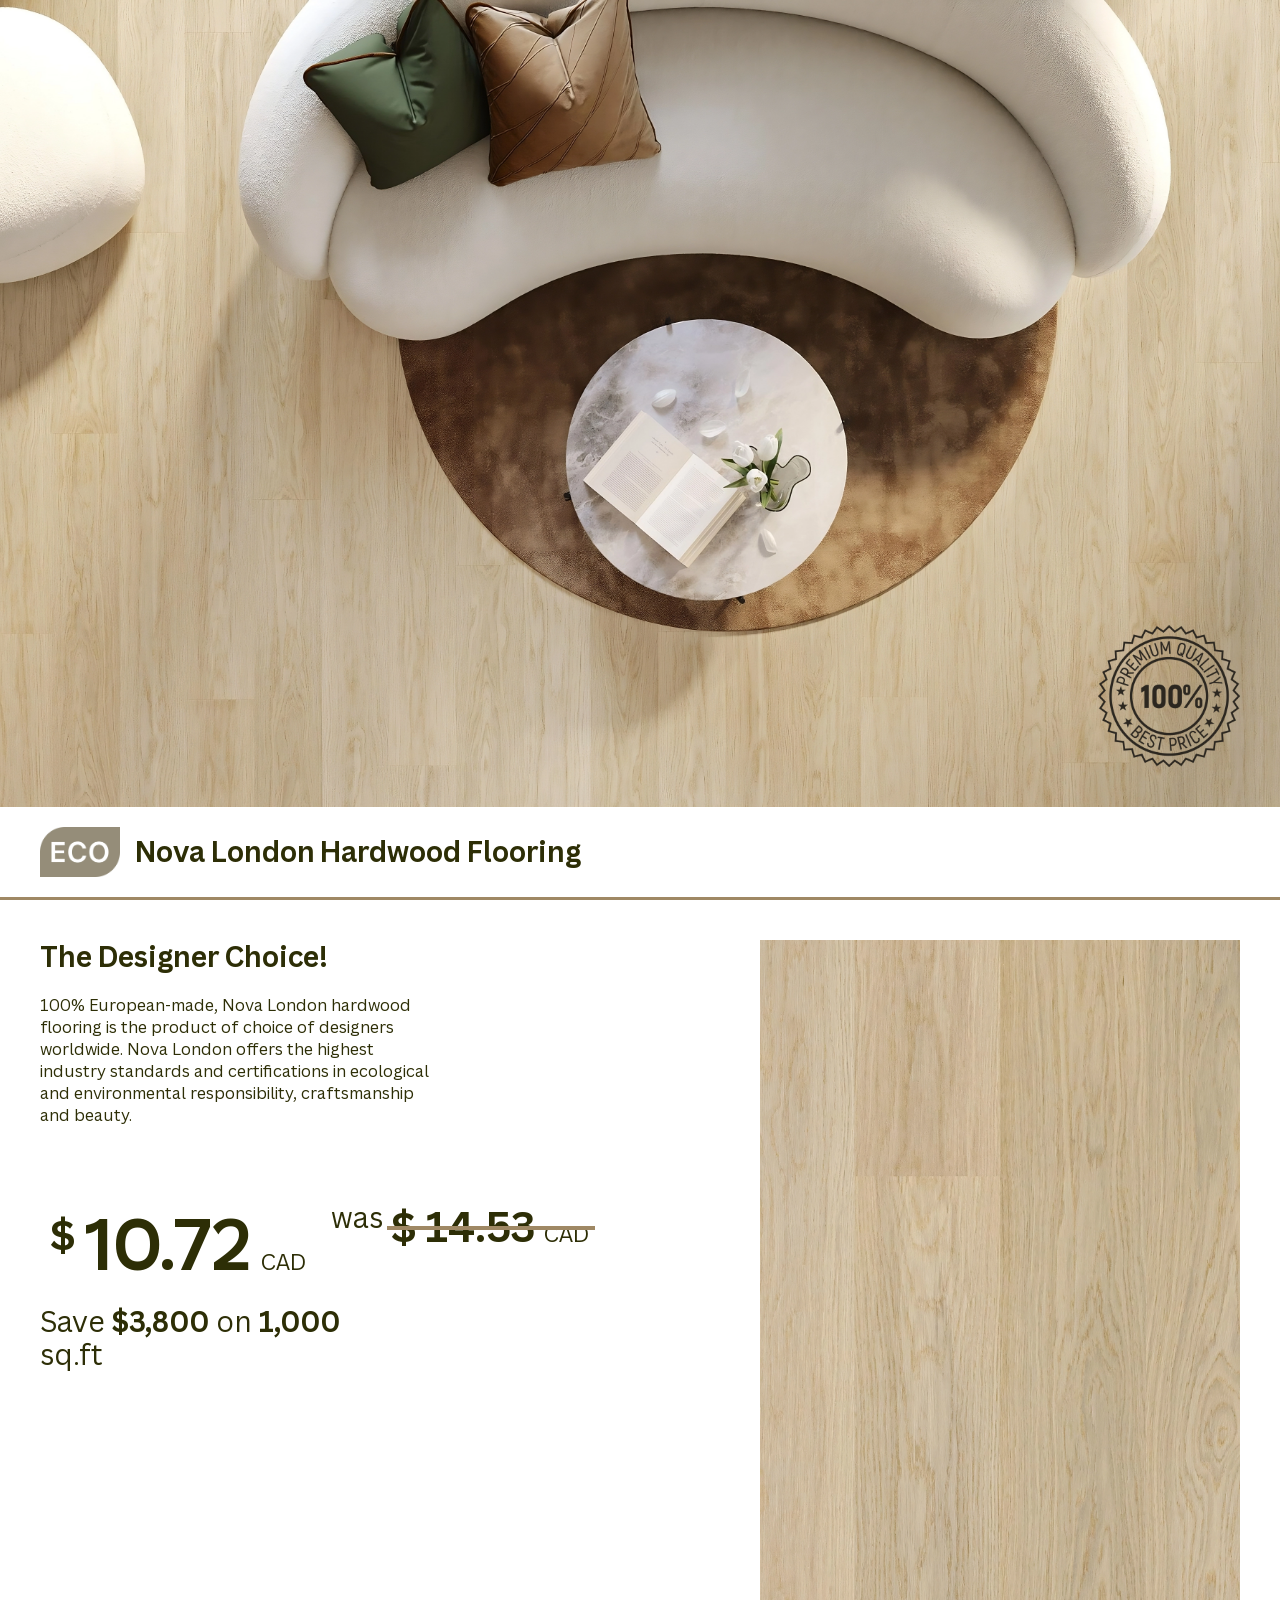
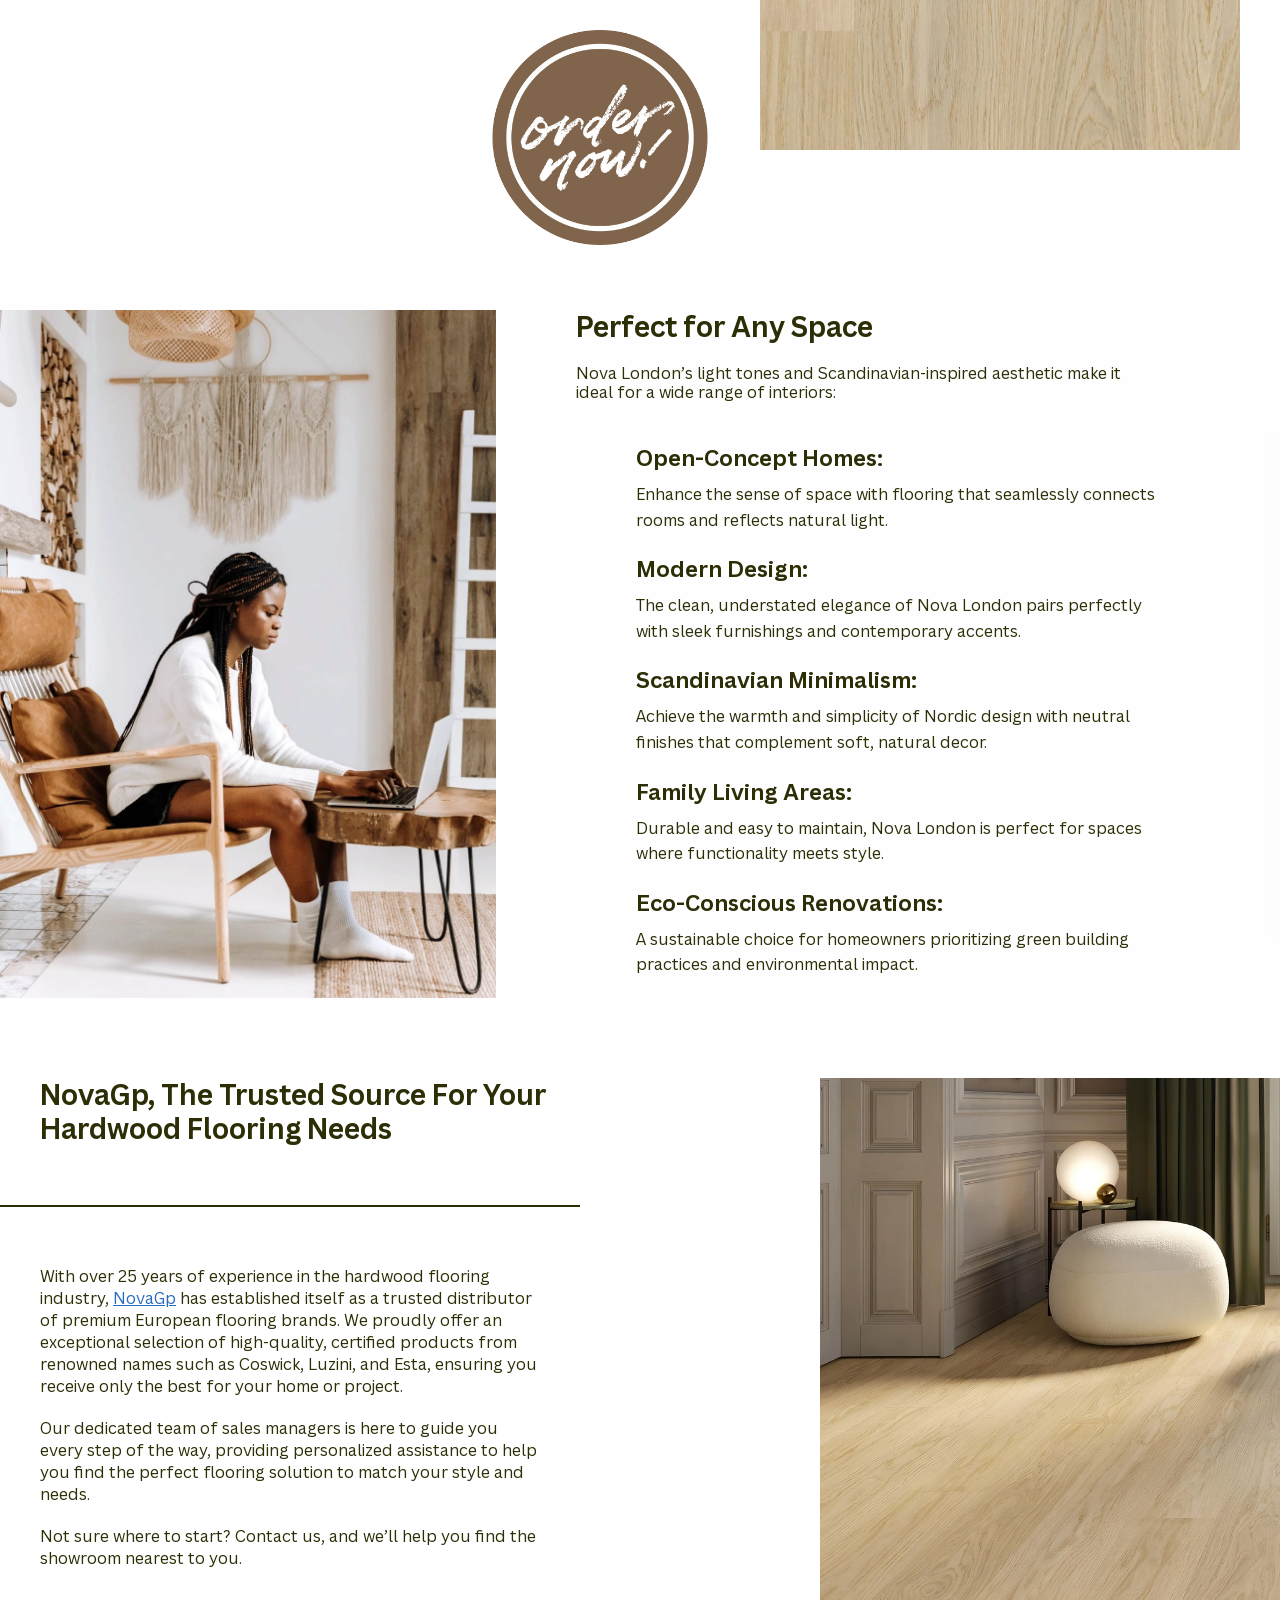
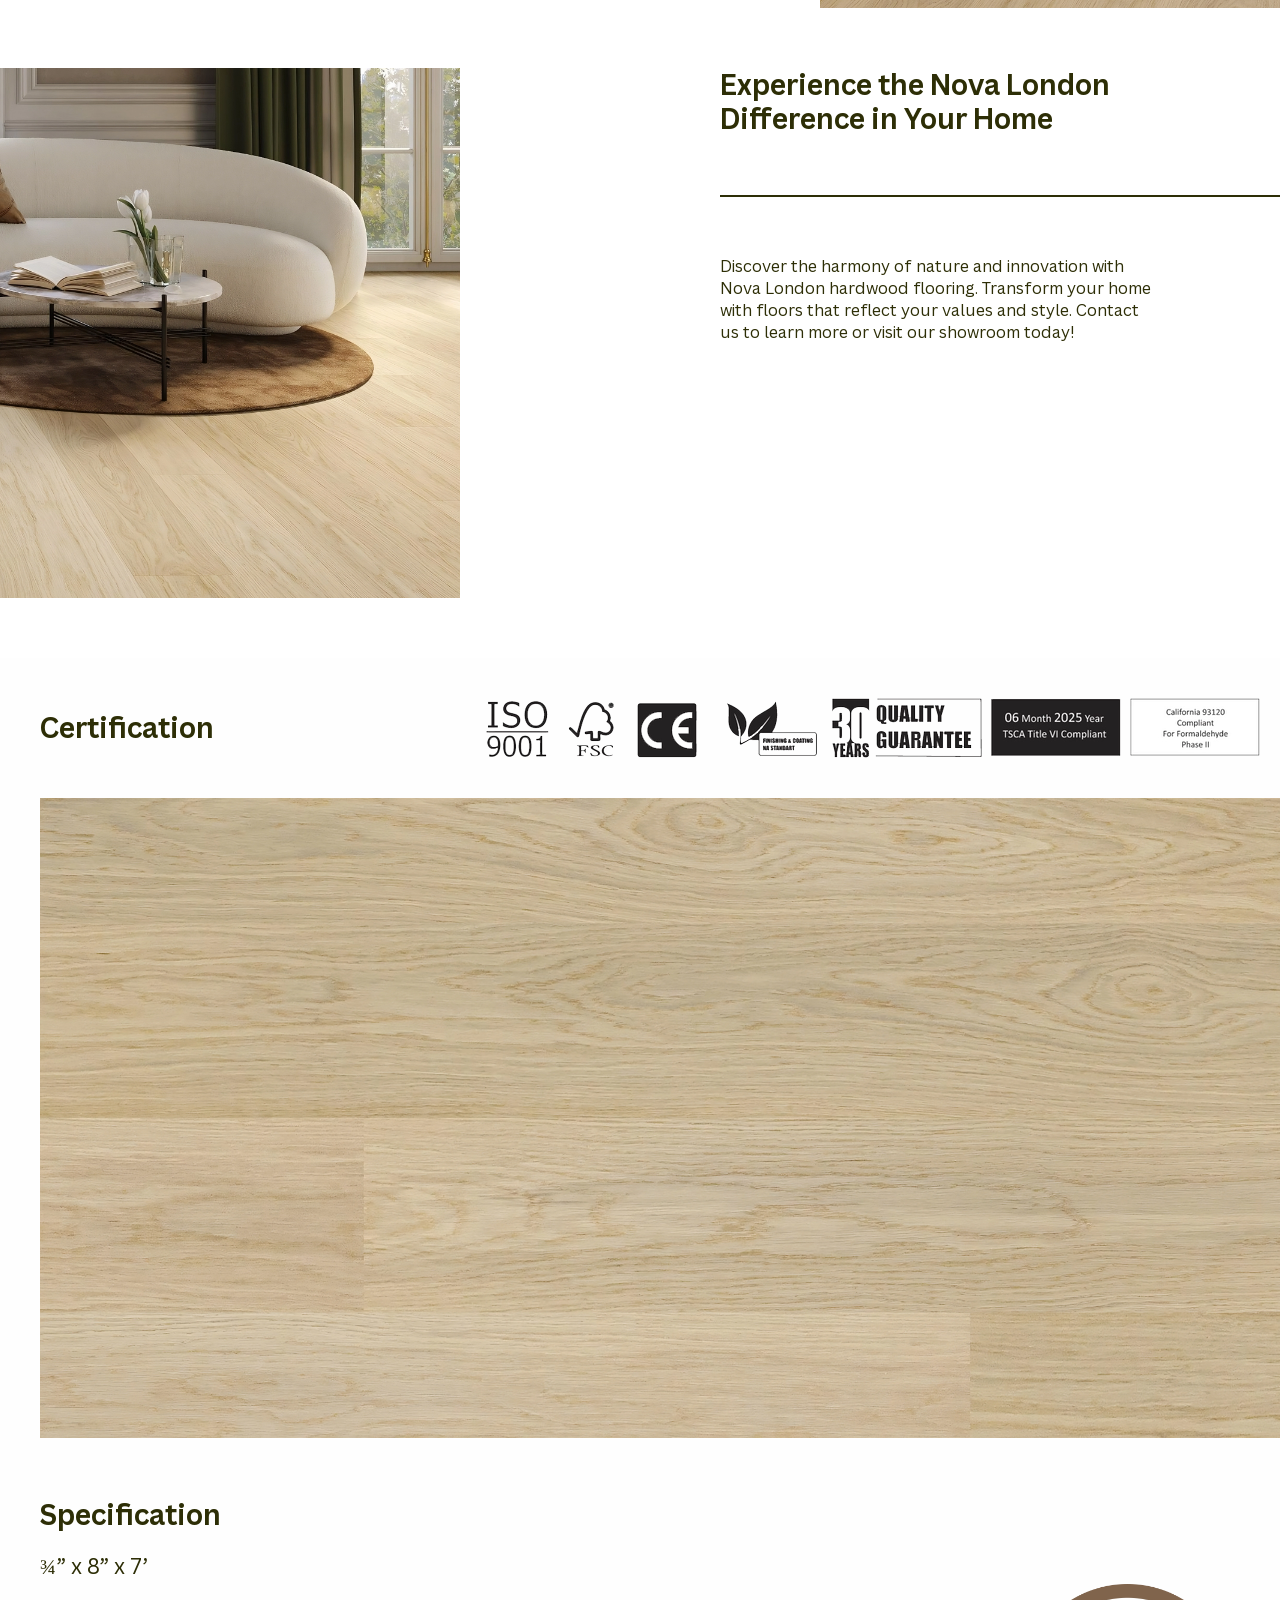
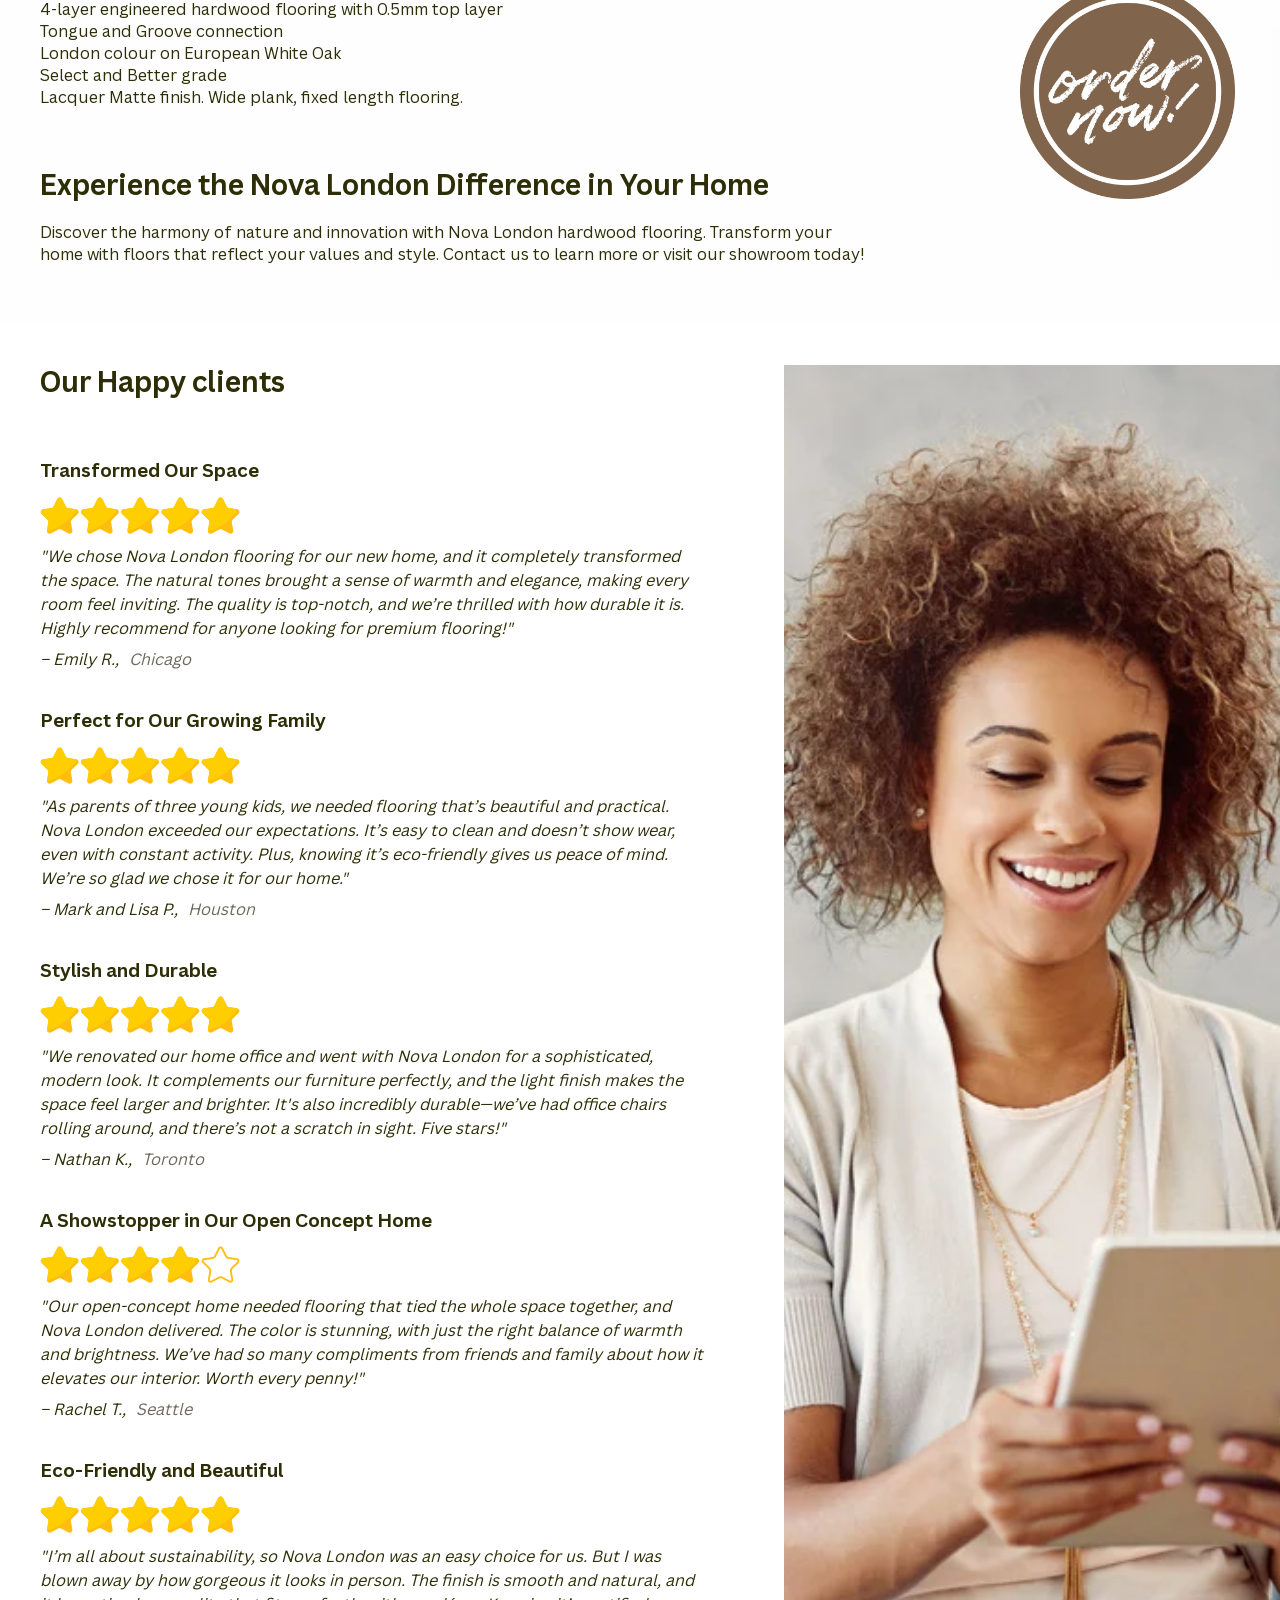
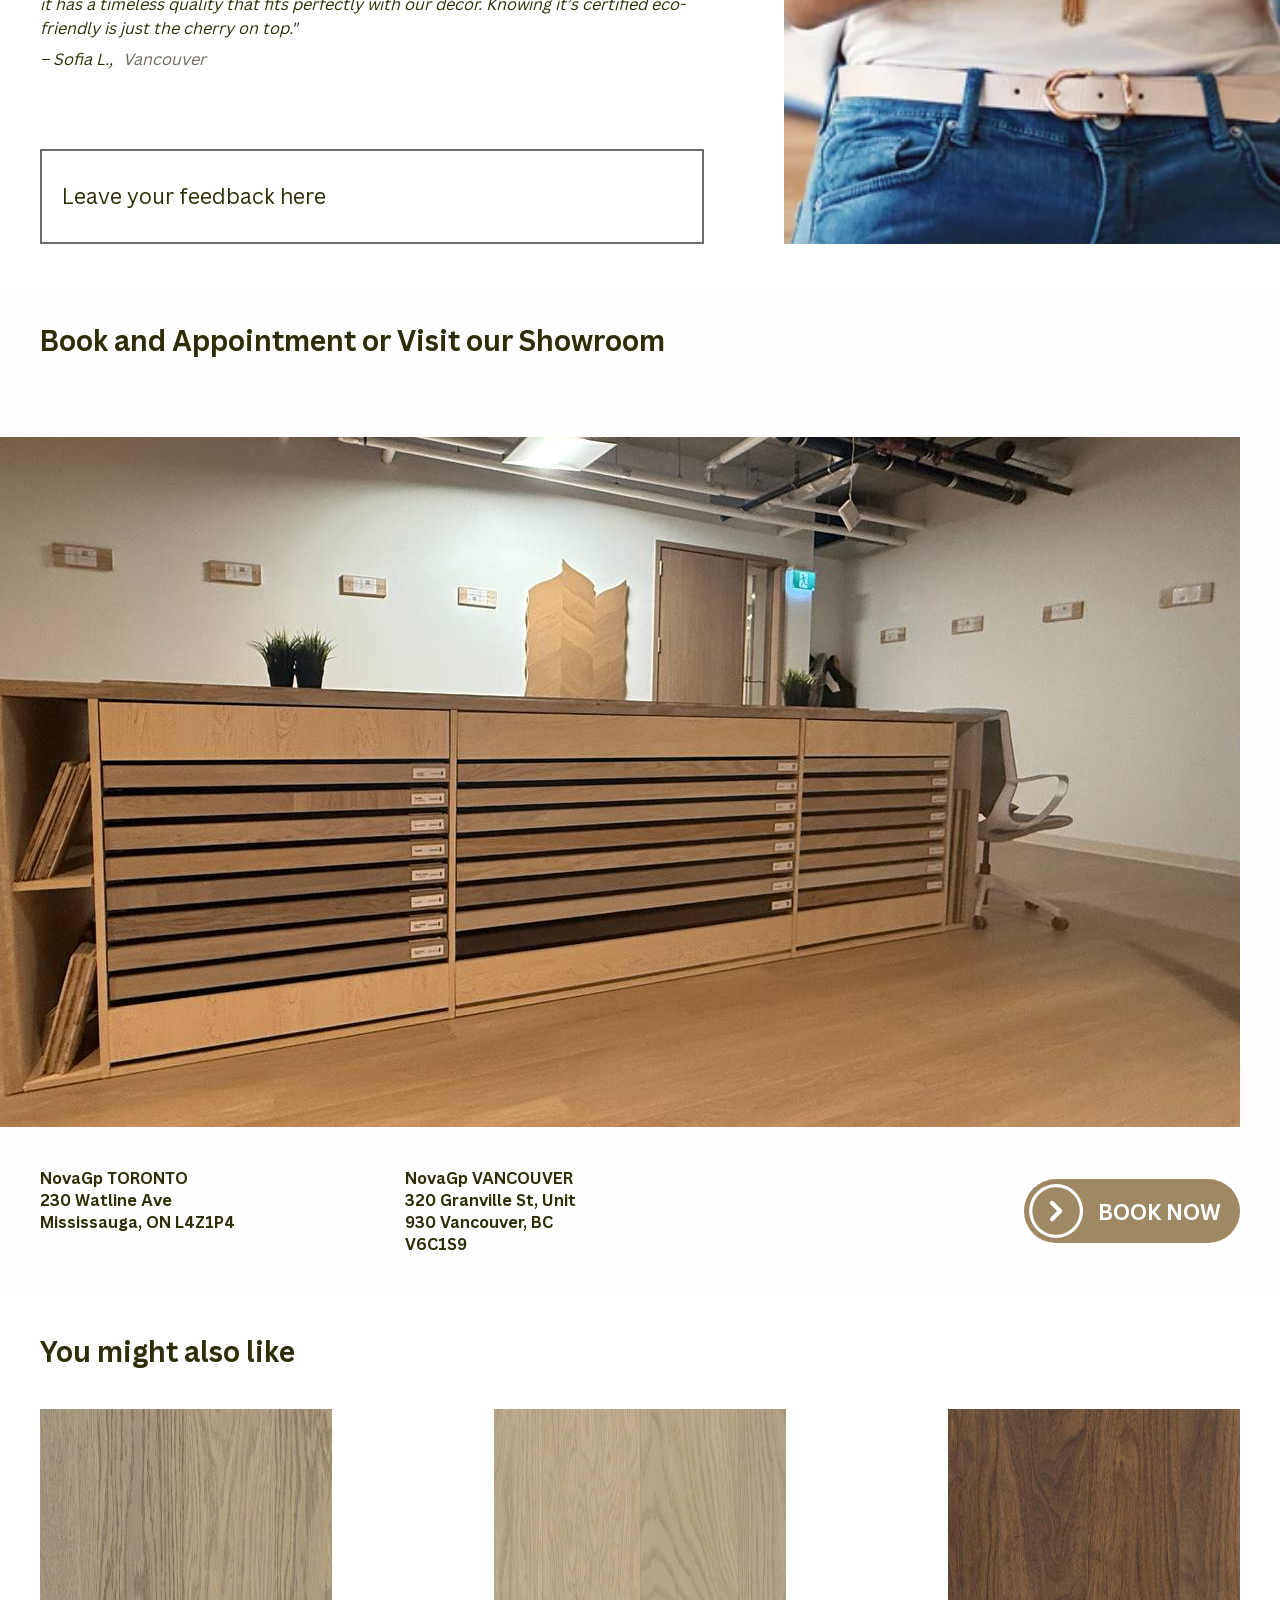
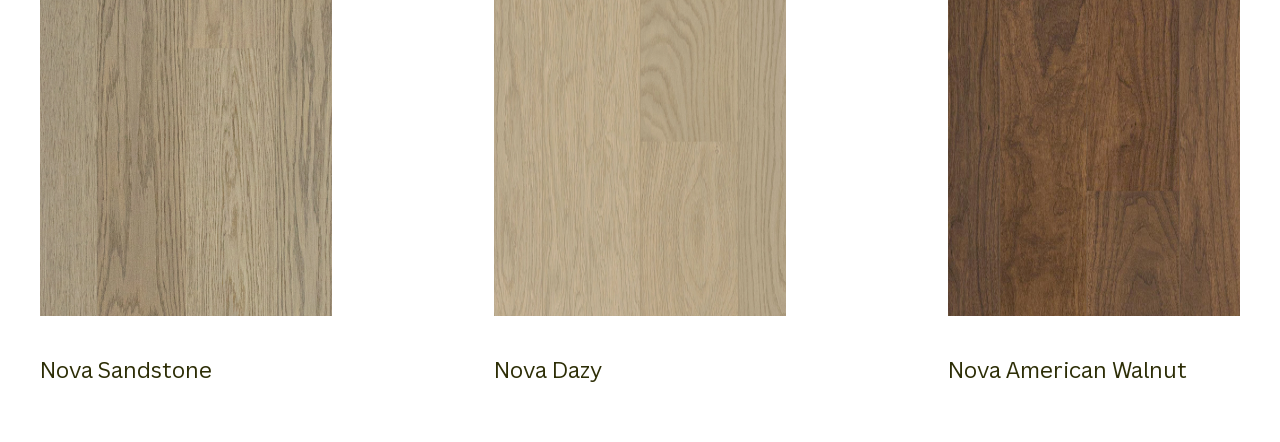
==== commit d23f7cb4: "Code refactor" ====
--- a/index.html
+++ b/index.html
@@ -1 +1 @@
-<!doctype html><html lang="en"><head><meta content="true" name="HandheldFriendly"><meta content="telephone=no" name="format-detection"><meta charset="UTF-8"><meta content="100% European-made, Nova London hardwood flooring is the product of choice of designers worldwide. Nova London offers the highest industry standards and certifications in ecological and environmental responsibility, craftsmanship and beauty." name="description"><meta content="initial-scale=1,maximum-scale=5,width=device-width" name="viewport"><meta content="yes" name="mobile-web-app-capable"><meta content="default" name="apple-mobile-web-app-status-bar-style"><meta content="NovaGp" name="author"><meta content="index, follow" name="robots"><meta content="index, follow" name="googlebot"><meta content="no-referrer-when-downgrade" name="referrer"><link href="./img/favicon_120.svg" rel="icon" sizes="120x120" type="image/svg+xml"><link href="./img/favicon_144.svg" rel="icon" sizes="144x144" type="image/svg+xml"><link href="./css/main.css" rel="preload" as="style"><link href="./css/main.css" rel="stylesheet"><title>Nova London - Hardwood Flooring</title></head><body><main><section><div class="section__hero"><img alt="Best Price Icon" class="section__hero-bg" src="./img/section-hero/best_price.webp" loading="lazy" height="195" width="195"></div><div class="section__hero-info"><a class="flex flex--align-center" href="/"><img alt="Site Logo" class="section__hero-img" src="./img/section-hero/logo.webp" loading="lazy" height="50" width="80"><h1 class="section__hero-heading flex flex--align-center"><span class="section__hero-title">Nova London</span> <span class="section__hero-subtitle">Hardwood Flooring</span></h1></a></div></section><section class="section__best flex"><div class="section__best-container"><h2 class="section__best-title font--bold">The Designer Choice!</h2><p class="section__best-text">100% European-made, Nova London hardwood flooring is the product of choice of designers worldwide. Nova London offers the highest industry standards and certifications in ecological and environmental responsibility, craftsmanship and beauty.</p><div class="section__best-wrapper flex"><p class="section__best-cost"><span class="section__best-currency">$</span> <span class="section__best-price flex flex--align-baseline">10.72 <span class="section__best-price-info">&nbsp;&nbsp;CAD</span></span></p><p class="section__best-cost"><span class="section__best-price-text">was</span> <span class="section__best-price-old"><span class="section__best-price-foreign font--bold">$</span> 14.53 <span class="section__best-price-info">CAD</span></span></p></div><p class="section__best-save">Save <span class="font--bold">$3,800</span> on <span class="font--bold">1,000</span> sq.ft</p><button class="section__best-btn order--js" type="button"><img alt="Order Now Button" class="section__best-btn-img" src="./img/order_now.webp" loading="lazy" height="215" width="215"></button></div><div class="section__best-container-img"></div></section><section class="section__reasons flex section--shadow"><div class="section__reasons-img"></div><div class="section__reasons-container"><h2 class="section__reasons-title font--bold">Perfect for Any Space</h2><p class="section__reasons-subtitle">Nova London’s light tones and Scandinavian-inspired aesthetic make it ideal for a wide range of interiors:</p><ul class="section__reasons-list"><li class="section__reasons-item"><img alt="Check Icon" class="section__reasons-icon" src="./img/icons/check_icon.svg" loading="lazy" height="25" width="25"><h3 class="section__reasons-item-title font--bold">Open-Concept Homes:</h3><p class="section__reasons-item-text">Enhance the sense of space with flooring that seamlessly connects rooms and reflects natural light.</p></li><li class="section__reasons-item"><img alt="Check Icon" class="section__reasons-icon" src="./img/icons/check_icon.svg" loading="lazy" height="25" width="25"><h3 class="section__reasons-item-title font--bold">Modern Design:</h3><p class="section__reasons-item-text">The clean, understated elegance of Nova London pairs perfectly with sleek furnishings and contemporary accents.</p></li><li class="section__reasons-item"><img alt="Check Icon" class="section__reasons-icon" src="./img/icons/check_icon.svg" loading="lazy" height="25" width="25"><h3 class="section__reasons-item-title font--bold">Scandinavian Minimalism:</h3><p class="section__reasons-item-text">Achieve the warmth and simplicity of Nordic design with neutral finishes that complement soft, natural decor.</p></li><li class="section__reasons-item"><img alt="Check Icon" class="section__reasons-icon" src="./img/icons/check_icon.svg" loading="lazy" height="25" width="25"><h3 class="section__reasons-item-title font--bold">Family Living Areas:</h3><p class="section__reasons-item-text">Durable and easy to maintain, Nova London is perfect for spaces where functionality meets style.</p></li><li class="section__reasons-item"><img alt="Check Icon" class="section__reasons-icon" src="./img/icons/check_icon.svg" loading="lazy" height="25" width="25"><h3 class="section__reasons-item-title font--bold">Eco-Conscious Renovations:</h3><p class="section__reasons-item-text">A sustainable choice for homeowners prioritizing green building practices and environmental impact.</p></li></ul></div></section><section class="section__buy flex flex--wrap"><div class="section__buy-container"><h2 class="section__buy-title section__buy-title-first font--bold">NovaGp, The Trusted Source For Your Hardwood Flooring Needs</h2><p class="section__buy-text">With over 25 years of experience in the hardwood flooring industry, <a class="section__buy-link" href="https://novagp.ca/" rel="nofollow" target="_blank">NovaGp</a> has established itself as a trusted distributor of premium European flooring brands. We proudly offer an exceptional selection of high-quality, certified products from renowned names such as Coswick, Luzini, and Esta, ensuring you receive only the best for your home or project.</p><p class="section__buy-text">Our dedicated team of sales managers is here to guide you every step of the way, providing personalized assistance to help you find the perfect flooring solution to match your style and needs.</p><p class="section__buy-text">Not sure where to start? Contact us, and we’ll help you find the showroom nearest to you.</p></div><img alt="Living Room" class="section__buy-img" src="./img/section-buy/reason_to_buy_left.webp" loading="lazy"> <img alt="Living Room" class="section__buy-img" src="./img/section-buy/reason_to_buy_right.webp" loading="lazy"><div class="section__buy-container"><h2 class="section__buy-title section__buy-title-second font--bold">Experience the Nova Dazy Difference in Your Home</h2><p class="section__buy-text">Discover the harmony of nature and innovation with Nova London hardwood flooring. Transform your home with floors that reflect your values and style. Contact us to learn more or visit our showroom today!</p></div></section><section class="section__spec section--shadow"><div class="section__spec-container flex flex--align-center flex--justify-between"><h2 class="section__spec-title font--bold">Certification</h2><img alt="Certifications" class="section__spec-certs" src="./img/section-spec/certifications.webp" loading="lazy"></div><div class="section__spec-img"></div><div class="flex flex--align-center flex--justify-between"><div class="section__spec-info"><h2 class="section__spec-title font--bold">Specification</h2><span class="section__spec-dim flex">¾” x 8” x 7’</span><p class="section__spec-text">4-layer engineered hardwood flooring with 0.5mm top layer<br>Tongue and Groove connection<br>London colour on European White Oak<br>Select and Better grade<br>Lacquer Matte finish. Wide plank, fixed length flooring.</p><h2 class="section__spec-title font--bold">Experience the Nova Dazy Difference in Your Home</h2><p class="section__spec-text">Discover the harmony of nature and innovation with Nova Dazy hardwood flooring. Transform your home with floors that reflect your values and style. Contact us to learn more or visit our showroom today!</p></div><button class="section__spec-btn order-now--js" type="button"><img alt="Order Now Button" class="section__spec-btn-img" src="./img/order_now.webp" loading="lazy" height="215" width="215"></button></div></section><section class="section__feedback flex"><div class="section__feedback-wrapper flex flex--column"><h2 class="section__feedback-title font--bold">Our Happy clients</h2><article class="section__feedback-block"><h3 class="section__feedback-block-title font--bold">Transformed Our Space</h3><img alt="Feedback Rating" class="section__feedback-rating" src="./img/section-feedback/rating_top.webp" loading="lazy"><p class="section__feedback-text font--italic">"We chose Nova London flooring for our new home, and it completely transformed the space. The natural tones brought a sense of warmth and elegance, making every room feel inviting. The quality is top-notch, and we’re thrilled with how durable it is. Highly recommend for anyone looking for premium flooring!"</p><div class="font--italic flex flex--align-center"><span class="section__feedback-heading">– Emily R.,</span> <span class="section__feedback-location">Chicago</span></div></article><article class="section__feedback-block"><h3 class="section__feedback-block-title font--bold">Perfect for Our Growing Family</h3><img alt="Feedback Rating" class="section__feedback-rating" src="./img/section-feedback/rating_top.webp" loading="lazy"><p class="section__feedback-text font--italic">"As parents of three young kids, we needed flooring that’s beautiful and practical. Nova London exceeded our expectations. It’s easy to clean and doesn’t show wear, even with constant activity. Plus, knowing it’s eco-friendly gives us peace of mind. We’re so glad we chose it for our home."</p><div class="font--italic flex flex--align-center"><span class="section__feedback-heading">– Mark and Lisa P.,</span> <span class="section__feedback-location">Houston</span></div></article><article class="section__feedback-block"><h3 class="section__feedback-block-title font--bold">Stylish and Durable</h3><img alt="Feedback Rating" class="section__feedback-rating" src="./img/section-feedback/rating_top.webp" loading="lazy"><p class="section__feedback-text font--italic">"We renovated our home office and went with Nova London for a sophisticated, modern look. It complements our furniture perfectly, and the light finish makes the space feel larger and brighter. It's also incredibly durable—we’ve had office chairs rolling around, and there’s not a scratch in sight. Five stars!"</p><div class="font--italic flex flex--align-center"><span class="section__feedback-heading">– Nathan K.,</span> <span class="section__feedback-location">Toronto</span></div></article><article class="section__feedback-block"><h3 class="section__feedback-block-title font--bold">A Showstopper in Our Open Concept Home</h3><img alt="Feedback Rating" class="section__feedback-rating" src="./img/section-feedback/rating.webp" loading="lazy"><p class="section__feedback-text font--italic">"Our open-concept home needed flooring that tied the whole space together, and Nova London delivered. The color is stunning, with just the right balance of warmth and brightness. We’ve had so many compliments from friends and family about how it elevates our interior. Worth every penny!"</p><div class="font--italic flex flex--align-center"><span class="section__feedback-heading">– Rachel T.,</span> <span class="section__feedback-location">Seattle</span></div></article><article class="section__feedback-block"><h3 class="section__feedback-block-title font--bold">Eco-Friendly and Beautiful</h3><img alt="Feedback Rating" class="section__feedback-rating" src="./img/section-feedback/rating_top.webp" loading="lazy"><p class="section__feedback-text font--italic">"I’m all about sustainability, so Nova London was an easy choice for us. But I was blown away by how gorgeous it looks in person. The finish is smooth and natural, and it has a timeless quality that fits perfectly with our décor. Knowing it’s certified eco-friendly is just the cherry on top."</p><div class="font--italic flex flex--align-center"><span class="section__feedback-heading">– Sofia L.,</span> <span class="section__feedback-location">Vancouver</span></div></article><div class="section__feedback-field flex flex--align-center" id="feedbackBtn">Leave your feedback here</div></div><div class="section__feedback-img"></div></section><section class="section__showroom section--shadow"><h2 class="section__showroom-title font--bold">Book and Appointment or Visit our Showroom</h2><div class="section__showroom-img"></div><div class="section__showroom-container flex flex--align-center flex--justify-between"><ul class="section__showroom-list flex"><li class="section__showroom-address font--bold">NovaGp TORONTO<br>230 Watline Ave Mississauga, ON L4Z1P4</li><li class="section__showroom-address font--bold">NovaGp VANCOUVER<br>320 Granville St, Unit 930 Vancouver, BC V6C1S9</li></ul><button class="section__showroom-btn flex flex--align-center flex--justify-center flex--now-shrink contact--js" type="button" id="bookNowBtn"><img alt="Order Book Button" class="section__showroom-btn-img" src="./img/icons/book_now_btn.svg" loading="lazy" height="54" width="54"> <span class="section__showroom-btn-text font--bold flex flex--now-shrink">BOOK NOW</span></button></div></section><section class="section__contact"><h2 class="section__contact-title font--bold">You might also like</h2><div class="section__contact-container flex flex--justify-between"><article class="section__contact-card"><a class="flex flex--column" href="#"><img alt="Nova Sandstone" class="section__contact-img" src="./img/section-contact/nova_sandstone.webp" loading="lazy"><h3 class="section__contact-heading">Nova Sandstone</h3></a></article><article class="section__contact-card"><a class="flex flex--column" href="#"><img alt="Nova Dazy" class="section__contact-img" src="./img/section-contact/nova_dazy.webp" loading="lazy"><h3 class="section__contact-heading">Nova Dazy</h3></a></article><article class="section__contact-card"><a class="flex flex--column" href="#"><img alt="Nova American Walnut" class="section__contact-img" src="./img/section-contact/nova_american_walnut.webp" loading="lazy"><h3 class="section__contact-heading">Nova American Walnut</h3></a></article></div></section><button class="section__contact-btn" type="button" id="contactBtn"><img alt="Contact Us Button" class="section__contact-btn-img" src="./img/icons/contact_us.svg" loading="lazy"></button><div class="popup" id="popupFeedback"><div class="form"><div class="form__close"></div><h2 class="form__title font--bold">Leave you feedback</h2><ul class="form__rating flex flex--justify-center flex--row-reverse"><li class="form__rating-star" data-rate="5"></li><li class="form__rating-star" data-rate="4"></li><li class="form__rating-star" data-rate="3"></li><li class="form__rating-star" data-rate="2"></li><li class="form__rating-star" data-rate="1"></li></ul><form class="form__content flex flex--column"><div class="form__container flex flex--align-center"><div class="form__field-wrapper"><label class="form__label" for="fb_firstname">Required *</label> <input type="text" class="form__field" tabindex="1" maxlength="120" name="firstname" placeholder="Name" id="fb_firstname" required pattern="[A-Za-zА-Яа-яёЁіІїЇєЄ\s]+"> <span class="form__icon form__icon-name"></span></div><div class="form__field-wrapper flex"><label class="form__label" for="fb_lastname">Required *</label> <input type="text" class="form__field" tabindex="2" maxlength="120" name="lastname" placeholder="Last Name" id="fb_lastname" required pattern="[A-Za-zА-Яа-яёЁіІїЇєЄ\s]+"></div></div><div class="form__field-wrapper"><label class="form__label" for="fb_location">Required *</label> <input type="text" class="form__field" tabindex="3" maxlength="200" name="address" placeholder="Location" id="fb_location" required> <span class="form__icon form__icon-location"></span></div><div class="form__field-wrapper"><label class="form__label" for="fb_text">Required *</label> <textarea class="form__textarea" id="fb_text" maxlength="1000" name="message" placeholder="Your Feedback" required tabindex="4"></textarea></div><input type="hidden" name="product" value="Nova London"> <input type="submit" class="form__button-submit flex flex--align-center flex--justify-center font--bold" tabindex="5" value="SUBMIT"></form></div></div><div class="popup" id="popupContactUs"><div class="form"><div class="form__close"></div><h2 class="form__title font--bold">Contact Us</h2><form class="form__content flex flex--column"><div class="form__container flex flex--align-center"><div class="form__field-wrapper"><label class="form__label" for="fc_firstname">Required *</label> <input type="text" class="form__field" tabindex="1" maxlength="120" name="firstname" placeholder="Name" id="fc_firstname" required pattern="[A-Za-zА-Яа-яёЁіІїЇєЄ\s]+"> <span class="form__icon form__icon-name"></span></div><div class="form__field-wrapper flex"><label class="form__label" for="fc_lastname">Required *</label> <input type="text" class="form__field" tabindex="2" maxlength="120" name="lastname" placeholder="Last Name" id="fc_lastname" required pattern="[A-Za-zА-Яа-яёЁіІїЇєЄ\s]+"></div></div><div class="form__field-wrapper"><input type="text" class="form__field" tabindex="3" maxlength="100" name="company" placeholder="Company"> <span class="form__icon form__icon-company"></span></div><div class="form__field-wrapper"><label class="form__label" for="fc_location">Required *</label> <input type="text" class="form__field" tabindex="4" maxlength="200" name="address" placeholder="Location" id="fc_location" required> <span class="form__icon form__icon-location"></span></div><div class="form__field-wrapper"><label class="form__label" for="fc_mail">Required *</label> <input type="email" class="form__field" tabindex="5" maxlength="100" name="email" placeholder="E-mail" id="fc_mail" required> <span class="form__icon form__icon-mail"></span></div><div class="form__field-wrapper"><label class="form__label" for="fc_phone">Required *</label> <input type="tel" class="form__field" tabindex="6" maxlength="30" name="phone" placeholder="Phone number" id="fc_phone" required pattern="^\+1\s?\(?[2-9][0-9]{2}\)?[.\-\s]?[2-9][0-9]{2}[.\-\s]?[0-9]{4}$"> <span class="form__icon form__icon-phone"></span></div><div class="form__field-wrapper"><label class="form__label" for="fc_text">Required *</label> <textarea class="form__textarea" id="fc_text" maxlength="1000" name="message" placeholder="What are you looking for?" required tabindex="7"></textarea></div><input type="hidden" name="product" value="Nova London"> <input type="submit" class="form__button-submit flex flex--align-center flex--justify-center font--bold" tabindex="8" value="SUBMIT"></form><div class="form__contact flex flex--justify-center justify-center"><span>You may also call us at</span> <a class="form__contact-tel" href="tel:+19055693389">+1 (905) 569-3389</a></div><p class="form__contact-text">Please note we only deliver to North America.</p></div></div><div class="popup" id="popupOrder"><div class="form"><div class="form__close"></div><h2 class="form__title font--bold">Order Now</h2><p class="form__subtitle">Fill out the request below to receive your free sample. You will receive a 1 foot long sample of the product. It will demonstrate the construction, finish and colour of the flooring.</p><form class="form__content flex flex--column"><div class="form__container flex flex--align-center"><div class="form__field-wrapper"><label class="form__label" for="fo_firstname">Required *</label> <input type="text" class="form__field" tabindex="1" maxlength="120" name="firstname" placeholder="Name" id="fo_firstname" required pattern="[A-Za-zА-Яа-яёЁіІїЇєЄ\s]+"> <span class="form__icon form__icon-name"></span></div><div class="form__field-wrapper flex"><label class="form__label" for="fo_lastname">Required *</label> <input type="text" class="form__field" tabindex="2" maxlength="120" name="lastname" placeholder="Last Name" id="fo_lastname" required pattern="[A-Za-zА-Яа-яёЁіІїЇєЄ\s]+"></div></div><div class="form__field-wrapper"><input type="text" class="form__field" tabindex="3" maxlength="100" name="company" placeholder="Company"> <span class="form__icon form__icon-company"></span></div><div class="form__field-wrapper"><label class="form__label" for="fo_location">Required *</label> <input type="text" class="form__field" tabindex="4" maxlength="200" name="address" placeholder="Delivery Address" id="fo_location" required> <span class="form__icon form__icon-location"></span></div><div class="form__field-wrapper"><label class="form__label" for="fo_mail">Required *</label> <input type="email" class="form__field" tabindex="5" maxlength="100" name="email" placeholder="E-mail" id="fo_mail" required> <span class="form__icon form__icon-mail"></span></div><div class="form__field-wrapper"><label class="form__label" for="fo_phone">Required *</label> <input type="tel" class="form__field" tabindex="6" maxlength="30" name="phone" placeholder="Phone number" id="fo_phone" required pattern="^\+1\s?\(?[2-9][0-9]{2}\)?[.\-\s]?[2-9][0-9]{2}[.\-\s]?[0-9]{4}$"> <span class="form__icon form__icon-phone"></span></div><div class="form__field-wrapper"><label class="form__label" for="fo_msg">Required *</label> <textarea class="form__textarea" id="fo_msg" maxlength="1000" name="message" placeholder="What are you looking for?" required tabindex="7"></textarea></div><input type="hidden" name="product" value="Nova London"> <input type="submit" class="form__button-submit flex flex--align-center flex--justify-center font--bold" tabindex="8" value="SUBMIT"></form><p class="form__contact form__contact-text font--bold">Shipping Cost 29.99$</p></div></div><div class="popup" id="popupSuccess"><div class="form flex flex--column flex--align-center"><div class="form__close"></div><img alt="Succes" class="form__success-img" src="./img/icons/check_icon.svg"><h2 class="form__success-title font--bold" id="successMsg"></h2><input type="button" class="form__button-submit form__success-submit flex flex--align-center flex--justify-center font--bold" id="successClose" value="OK"></div></div></main><script src="./js/main.js"></script></body></html>+<!doctype html><html lang="en"><head><meta content="true" name="HandheldFriendly"><meta content="telephone=no" name="format-detection"><meta charset="UTF-8"><meta content="100% European-made, Nova London hardwood flooring is the product of choice of designers worldwide. Nova London offers the highest industry standards and certifications in ecological and environmental responsibility, craftsmanship and beauty." name="description"><meta content="initial-scale=1,maximum-scale=5,width=device-width" name="viewport"><meta content="yes" name="mobile-web-app-capable"><meta content="default" name="apple-mobile-web-app-status-bar-style"><meta content="NovaGp" name="author"><meta content="index, follow" name="robots"><meta content="index, follow" name="googlebot"><meta content="no-referrer-when-downgrade" name="referrer"><link href="./img/favicon_120.svg" rel="icon" sizes="120x120" type="image/svg+xml"><link href="./img/favicon_144.svg" rel="icon" sizes="144x144" type="image/svg+xml"><link href="./css/main.css" rel="preload" as="style"><link href="./css/main.css" rel="stylesheet"><title>Nova London - Hardwood Flooring</title></head><body><main><section><div class="section__hero"><img alt="Best Price Icon" class="section__hero-bg" src="./img/section-hero/best_price.webp" loading="lazy" height="195" width="195"></div><div class="section__hero-info"><a class="flex flex--align-center" href="/"><img alt="Site Logo" class="section__hero-img" src="./img/section-hero/logo.webp" loading="lazy" height="50" width="80"><h1 class="section__hero-heading flex flex--align-center"><span class="section__hero-title">Nova London</span> <span class="section__hero-subtitle">Hardwood Flooring</span></h1></a></div></section><section class="section__best flex"><div class="section__best-container"><h2 class="section__best-title font--bold">The Designer Choice!</h2><p class="section__best-text">100% European-made, Nova London hardwood flooring is the product of choice of designers worldwide. Nova London offers the highest industry standards and certifications in ecological and environmental responsibility, craftsmanship and beauty.</p><div class="section__best-wrapper flex"><p class="section__best-cost"><span class="section__best-currency">$</span> <span class="section__best-price flex flex--align-baseline">10.72 <span class="section__best-price-info">&nbsp;&nbsp;CAD</span></span></p><p class="section__best-cost"><span class="section__best-price-text">was</span> <span class="section__best-price-old"><span class="section__best-price-foreign font--bold">$</span> 14.53 <span class="section__best-price-info">CAD</span></span></p></div><p class="section__best-save">Save <span class="font--bold">$3,800</span> on <span class="font--bold">1,000</span> sq.ft</p><button class="section__best-btn order--js" type="button"><img alt="Order Now Button" class="section__best-btn-img" src="./img/order_now.webp" loading="lazy" height="215" width="215"></button></div><div class="section__best-container-img"></div></section><section class="section__reasons flex section--shadow"><div class="section__reasons-img"></div><div class="section__reasons-container"><h2 class="section__reasons-title font--bold">Perfect for Any Space</h2><p class="section__reasons-subtitle">Nova London’s light tones and Scandinavian-inspired aesthetic make it ideal for a wide range of interiors:</p><ul class="section__reasons-list"><li class="section__reasons-item"><img alt="Check Icon" class="section__reasons-icon" src="./img/icons/check_icon.svg" loading="lazy" height="25" width="25"><h3 class="section__reasons-item-title font--bold">Open-Concept Homes:</h3><p class="section__reasons-item-text">Enhance the sense of space with flooring that seamlessly connects rooms and reflects natural light.</p></li><li class="section__reasons-item"><img alt="Check Icon" class="section__reasons-icon" src="./img/icons/check_icon.svg" loading="lazy" height="25" width="25"><h3 class="section__reasons-item-title font--bold">Modern Design:</h3><p class="section__reasons-item-text">The clean, understated elegance of Nova London pairs perfectly with sleek furnishings and contemporary accents.</p></li><li class="section__reasons-item"><img alt="Check Icon" class="section__reasons-icon" src="./img/icons/check_icon.svg" loading="lazy" height="25" width="25"><h3 class="section__reasons-item-title font--bold">Scandinavian Minimalism:</h3><p class="section__reasons-item-text">Achieve the warmth and simplicity of Nordic design with neutral finishes that complement soft, natural decor.</p></li><li class="section__reasons-item"><img alt="Check Icon" class="section__reasons-icon" src="./img/icons/check_icon.svg" loading="lazy" height="25" width="25"><h3 class="section__reasons-item-title font--bold">Family Living Areas:</h3><p class="section__reasons-item-text">Durable and easy to maintain, Nova London is perfect for spaces where functionality meets style.</p></li><li class="section__reasons-item"><img alt="Check Icon" class="section__reasons-icon" src="./img/icons/check_icon.svg" loading="lazy" height="25" width="25"><h3 class="section__reasons-item-title font--bold">Eco-Conscious Renovations:</h3><p class="section__reasons-item-text">A sustainable choice for homeowners prioritizing green building practices and environmental impact.</p></li></ul></div></section><section class="section__buy flex flex--wrap"><div class="section__buy-container"><h2 class="section__buy-title section__buy-title-first font--bold">NovaGp, The Trusted Source For Your Hardwood Flooring Needs</h2><p class="section__buy-text">With over 25 years of experience in the hardwood flooring industry, <a class="section__buy-link" href="https://novagp.ca/" rel="nofollow" target="_blank">NovaGp</a> has established itself as a trusted distributor of premium European flooring brands. We proudly offer an exceptional selection of high-quality, certified products from renowned names such as Coswick, Luzini, and Esta, ensuring you receive only the best for your home or project.</p><p class="section__buy-text">Our dedicated team of sales managers is here to guide you every step of the way, providing personalized assistance to help you find the perfect flooring solution to match your style and needs.</p><p class="section__buy-text">Not sure where to start? Contact us, and we’ll help you find the showroom nearest to you.</p></div><img alt="Living Room" class="section__buy-img" src="./img/section-buy/reason_to_buy_left.webp" loading="lazy"> <img alt="Living Room" class="section__buy-img" src="./img/section-buy/reason_to_buy_right.webp" loading="lazy"><div class="section__buy-container"><h2 class="section__buy-title section__buy-title-second font--bold">Experience the Nova London Difference in Your Home</h2><p class="section__buy-text">Discover the harmony of nature and innovation with Nova London hardwood flooring. Transform your home with floors that reflect your values and style. Contact us to learn more or visit our showroom today!</p></div></section><section class="section__spec section--shadow"><div class="section__spec-container flex flex--align-center flex--justify-between"><h2 class="section__spec-title font--bold">Certification</h2><img alt="Certifications" class="section__spec-certs" src="./img/section-spec/certifications.webp" loading="lazy"></div><div class="section__spec-img"></div><div class="flex flex--align-center flex--justify-between"><div class="section__spec-info"><h2 class="section__spec-title font--bold">Specification</h2><span class="section__spec-dim flex">¾” x 8” x 7’</span><p class="section__spec-text">4-layer engineered hardwood flooring with 0.5mm top layer<br>Tongue and Groove connection<br>London colour on European White Oak<br>Select and Better grade<br>Lacquer Matte finish. Wide plank, fixed length flooring.</p><h2 class="section__spec-title font--bold">Experience the Nova London Difference in Your Home</h2><p class="section__spec-text">Discover the harmony of nature and innovation with Nova London hardwood flooring. Transform your home with floors that reflect your values and style. Contact us to learn more or visit our showroom today!</p></div><button class="section__spec-btn order-now--js" type="button"><img alt="Order Now Button" class="section__spec-btn-img" src="./img/order_now.webp" loading="lazy" height="215" width="215"></button></div></section><section class="section__feedback flex"><div class="section__feedback-wrapper flex flex--column"><h2 class="section__feedback-title font--bold">Our Happy clients</h2><article class="section__feedback-block"><h3 class="section__feedback-block-title font--bold">Transformed Our Space</h3><img alt="Feedback Rating" class="section__feedback-rating" src="./img/section-feedback/rating_top.webp" loading="lazy"><p class="section__feedback-text font--italic">"We chose Nova London flooring for our new home, and it completely transformed the space. The natural tones brought a sense of warmth and elegance, making every room feel inviting. The quality is top-notch, and we’re thrilled with how durable it is. Highly recommend for anyone looking for premium flooring!"</p><div class="font--italic flex flex--align-center"><span class="section__feedback-heading">– Emily R.,</span> <span class="section__feedback-location">Chicago</span></div></article><article class="section__feedback-block"><h3 class="section__feedback-block-title font--bold">Perfect for Our Growing Family</h3><img alt="Feedback Rating" class="section__feedback-rating" src="./img/section-feedback/rating_top.webp" loading="lazy"><p class="section__feedback-text font--italic">"As parents of three young kids, we needed flooring that’s beautiful and practical. Nova London exceeded our expectations. It’s easy to clean and doesn’t show wear, even with constant activity. Plus, knowing it’s eco-friendly gives us peace of mind. We’re so glad we chose it for our home."</p><div class="font--italic flex flex--align-center"><span class="section__feedback-heading">– Mark and Lisa P.,</span> <span class="section__feedback-location">Houston</span></div></article><article class="section__feedback-block"><h3 class="section__feedback-block-title font--bold">Stylish and Durable</h3><img alt="Feedback Rating" class="section__feedback-rating" src="./img/section-feedback/rating_top.webp" loading="lazy"><p class="section__feedback-text font--italic">"We renovated our home office and went with Nova London for a sophisticated, modern look. It complements our furniture perfectly, and the light finish makes the space feel larger and brighter. It's also incredibly durable—we’ve had office chairs rolling around, and there’s not a scratch in sight. Five stars!"</p><div class="font--italic flex flex--align-center"><span class="section__feedback-heading">– Nathan K.,</span> <span class="section__feedback-location">Toronto</span></div></article><article class="section__feedback-block"><h3 class="section__feedback-block-title font--bold">A Showstopper in Our Open Concept Home</h3><img alt="Feedback Rating" class="section__feedback-rating" src="./img/section-feedback/rating.webp" loading="lazy"><p class="section__feedback-text font--italic">"Our open-concept home needed flooring that tied the whole space together, and Nova London delivered. The color is stunning, with just the right balance of warmth and brightness. We’ve had so many compliments from friends and family about how it elevates our interior. Worth every penny!"</p><div class="font--italic flex flex--align-center"><span class="section__feedback-heading">– Rachel T.,</span> <span class="section__feedback-location">Seattle</span></div></article><article class="section__feedback-block"><h3 class="section__feedback-block-title font--bold">Eco-Friendly and Beautiful</h3><img alt="Feedback Rating" class="section__feedback-rating" src="./img/section-feedback/rating_top.webp" loading="lazy"><p class="section__feedback-text font--italic">"I’m all about sustainability, so Nova London was an easy choice for us. But I was blown away by how gorgeous it looks in person. The finish is smooth and natural, and it has a timeless quality that fits perfectly with our décor. Knowing it’s certified eco-friendly is just the cherry on top."</p><div class="font--italic flex flex--align-center"><span class="section__feedback-heading">– Sofia L.,</span> <span class="section__feedback-location">Vancouver</span></div></article><div class="section__feedback-field flex flex--align-center" id="feedbackBtn">Leave your feedback here</div></div><div class="section__feedback-img"></div></section><section class="section__showroom section--shadow"><h2 class="section__showroom-title font--bold">Book and Appointment or Visit our Showroom</h2><div class="section__showroom-img"></div><div class="section__showroom-container flex flex--align-center flex--justify-between"><ul class="section__showroom-list flex"><li class="section__showroom-address font--bold">NovaGp TORONTO<br>230 Watline Ave Mississauga, ON L4Z1P4</li><li class="section__showroom-address font--bold">NovaGp VANCOUVER<br>320 Granville St, Unit 930 Vancouver, BC V6C1S9</li></ul><button class="section__showroom-btn flex flex--align-center flex--justify-center flex--now-shrink contact--js" type="button" id="bookNowBtn"><img alt="Order Book Button" class="section__showroom-btn-img" src="./img/icons/book_now_btn.svg" loading="lazy" height="54" width="54"> <span class="section__showroom-btn-text font--bold flex flex--now-shrink">BOOK NOW</span></button></div></section><section class="section__contact"><h2 class="section__contact-title font--bold">You might also like</h2><div class="section__contact-container flex flex--justify-between"><article class="section__contact-card"><a class="flex flex--column" href="#"><img alt="Nova Sandstone" class="section__contact-img" src="./img/section-contact/nova_sandstone.webp" loading="lazy"><h3 class="section__contact-heading">Nova Sandstone</h3></a></article><article class="section__contact-card"><a class="flex flex--column" href="https://maxmishchenko.github.io/Nova-Daizy/" rel="nofollow" target="_blank"><img alt="Nova Dazy" class="section__contact-img" src="./img/section-contact/nova_dazy.webp" loading="lazy"><h3 class="section__contact-heading">Nova Dazy</h3></a></article><article class="section__contact-card"><a class="flex flex--column" href="#"><img alt="Nova American Walnut" class="section__contact-img" src="./img/section-contact/nova_american_walnut.webp" loading="lazy"><h3 class="section__contact-heading">Nova American Walnut</h3></a></article></div></section><button class="section__contact-btn" type="button" id="contactBtn"><img alt="Contact Us Button" class="section__contact-btn-img" src="./img/icons/contact_us.svg" loading="lazy"></button><div class="popup" id="popupFeedback"><div class="form"><div class="form__close"></div><h2 class="form__title font--bold">Leave you feedback</h2><ul class="form__rating flex flex--justify-center flex--row-reverse"><li class="form__rating-star" data-rate="5"></li><li class="form__rating-star" data-rate="4"></li><li class="form__rating-star" data-rate="3"></li><li class="form__rating-star" data-rate="2"></li><li class="form__rating-star" data-rate="1"></li></ul><form class="form__content flex flex--column"><div class="form__container flex flex--align-center"><div class="form__field-wrapper"><label class="form__label" for="fb_firstname">Required *</label> <input type="text" class="form__field" tabindex="1" maxlength="120" name="firstname" placeholder="Name" id="fb_firstname" required pattern="[A-Za-zА-Яа-яёЁіІїЇєЄ\s]+"> <span class="form__icon form__icon-name"></span></div><div class="form__field-wrapper flex"><label class="form__label" for="fb_lastname">Required *</label> <input type="text" class="form__field" tabindex="2" maxlength="120" name="lastname" placeholder="Last Name" id="fb_lastname" required pattern="[A-Za-zА-Яа-яёЁіІїЇєЄ\s]+"></div></div><div class="form__field-wrapper"><label class="form__label" for="fb_location">Required *</label> <input type="text" class="form__field" tabindex="3" maxlength="200" name="address" placeholder="Location" id="fb_location" required> <span class="form__icon form__icon-location"></span></div><div class="form__field-wrapper"><label class="form__label" for="fb_text">Required *</label> <textarea class="form__textarea" id="fb_text" maxlength="1000" name="message" placeholder="Your Feedback" required tabindex="4"></textarea></div><input type="hidden" name="product" value="Nova London"> <input type="submit" class="form__button-submit flex flex--align-center flex--justify-center font--bold" tabindex="5" value="SUBMIT"></form></div></div><div class="popup" id="popupContactUs"><div class="form"><div class="form__close"></div><h2 class="form__title font--bold">Contact Us</h2><form class="form__content flex flex--column"><div class="form__container flex flex--align-center"><div class="form__field-wrapper"><label class="form__label" for="fc_firstname">Required *</label> <input type="text" class="form__field" tabindex="1" maxlength="120" name="firstname" placeholder="Name" id="fc_firstname" required pattern="[A-Za-zА-Яа-яёЁіІїЇєЄ\s]+"> <span class="form__icon form__icon-name"></span></div><div class="form__field-wrapper flex"><label class="form__label" for="fc_lastname">Required *</label> <input type="text" class="form__field" tabindex="2" maxlength="120" name="lastname" placeholder="Last Name" id="fc_lastname" required pattern="[A-Za-zА-Яа-яёЁіІїЇєЄ\s]+"></div></div><div class="form__field-wrapper"><input type="text" class="form__field" tabindex="3" maxlength="100" name="company" placeholder="Company"> <span class="form__icon form__icon-company"></span></div><div class="form__field-wrapper"><label class="form__label" for="fc_location">Required *</label> <input type="text" class="form__field" tabindex="4" maxlength="200" name="address" placeholder="Location" id="fc_location" required> <span class="form__icon form__icon-location"></span></div><div class="form__field-wrapper"><label class="form__label" for="fc_mail">Required *</label> <input type="email" class="form__field" tabindex="5" maxlength="100" name="email" placeholder="E-mail" id="fc_mail" required> <span class="form__icon form__icon-mail"></span></div><div class="form__field-wrapper"><label class="form__label" for="fc_phone">Required *</label> <input type="tel" class="form__field" tabindex="6" maxlength="30" name="phone" placeholder="Phone number" id="fc_phone" required pattern="^\+1\s?\(?[2-9][0-9]{2}\)?[.\-\s]?[2-9][0-9]{2}[.\-\s]?[0-9]{4}$"> <span class="form__icon form__icon-phone"></span></div><div class="form__field-wrapper"><label class="form__label" for="fc_text">Required *</label> <textarea class="form__textarea" id="fc_text" maxlength="1000" name="message" placeholder="What are you looking for?" required tabindex="7"></textarea></div><input type="hidden" name="product" value="Nova London"> <input type="submit" class="form__button-submit flex flex--align-center flex--justify-center font--bold" tabindex="8" value="SUBMIT"></form><div class="form__contact flex flex--justify-center justify-center"><span>You may also call us at</span> <a class="form__contact-tel" href="tel:+19055693389">+1 (905) 569-3389</a></div><p class="form__contact-text">Please note we only deliver to North America.</p></div></div><div class="popup" id="popupOrder"><div class="form"><div class="form__close"></div><h2 class="form__title font--bold">Order Now</h2><p class="form__subtitle">Fill out the request below to receive your free sample. You will receive a 1 foot long sample of the product. It will demonstrate the construction, finish and colour of the flooring.</p><form class="form__content flex flex--column"><div class="form__container flex flex--align-center"><div class="form__field-wrapper"><label class="form__label" for="fo_firstname">Required *</label> <input type="text" class="form__field" tabindex="1" maxlength="120" name="firstname" placeholder="Name" id="fo_firstname" required pattern="[A-Za-zА-Яа-яёЁіІїЇєЄ\s]+"> <span class="form__icon form__icon-name"></span></div><div class="form__field-wrapper flex"><label class="form__label" for="fo_lastname">Required *</label> <input type="text" class="form__field" tabindex="2" maxlength="120" name="lastname" placeholder="Last Name" id="fo_lastname" required pattern="[A-Za-zА-Яа-яёЁіІїЇєЄ\s]+"></div></div><div class="form__field-wrapper"><input type="text" class="form__field" tabindex="3" maxlength="100" name="company" placeholder="Company"> <span class="form__icon form__icon-company"></span></div><div class="form__field-wrapper"><label class="form__label" for="fo_location">Required *</label> <input type="text" class="form__field" tabindex="4" maxlength="200" name="address" placeholder="Delivery Address" id="fo_location" required> <span class="form__icon form__icon-location"></span></div><div class="form__field-wrapper"><label class="form__label" for="fo_mail">Required *</label> <input type="email" class="form__field" tabindex="5" maxlength="100" name="email" placeholder="E-mail" id="fo_mail" required> <span class="form__icon form__icon-mail"></span></div><div class="form__field-wrapper"><label class="form__label" for="fo_phone">Required *</label> <input type="tel" class="form__field" tabindex="6" maxlength="30" name="phone" placeholder="Phone number" id="fo_phone" required pattern="^\+1\s?\(?[2-9][0-9]{2}\)?[.\-\s]?[2-9][0-9]{2}[.\-\s]?[0-9]{4}$"> <span class="form__icon form__icon-phone"></span></div><div class="form__field-wrapper"><label class="form__label" for="fo_msg">Required *</label> <textarea class="form__textarea" id="fo_msg" maxlength="1000" name="message" placeholder="What are you looking for?" required tabindex="7"></textarea></div><input type="hidden" name="product" value="Nova London"> <input type="submit" class="form__button-submit flex flex--align-center flex--justify-center font--bold" tabindex="8" value="SUBMIT"></form><p class="form__contact form__contact-text font--bold">Shipping Cost 29.99$</p></div></div><div class="popup" id="popupSuccess"><div class="form flex flex--column flex--align-center"><div class="form__close"></div><img alt="Succes" class="form__success-img" src="./img/icons/check_icon.svg"><h2 class="form__success-title font--bold" id="successMsg"></h2><input type="button" class="form__button-submit form__success-submit flex flex--align-center flex--justify-center font--bold" id="successClose" value="OK"></div></div></main><script src="./js/main.js"></script></body></html>
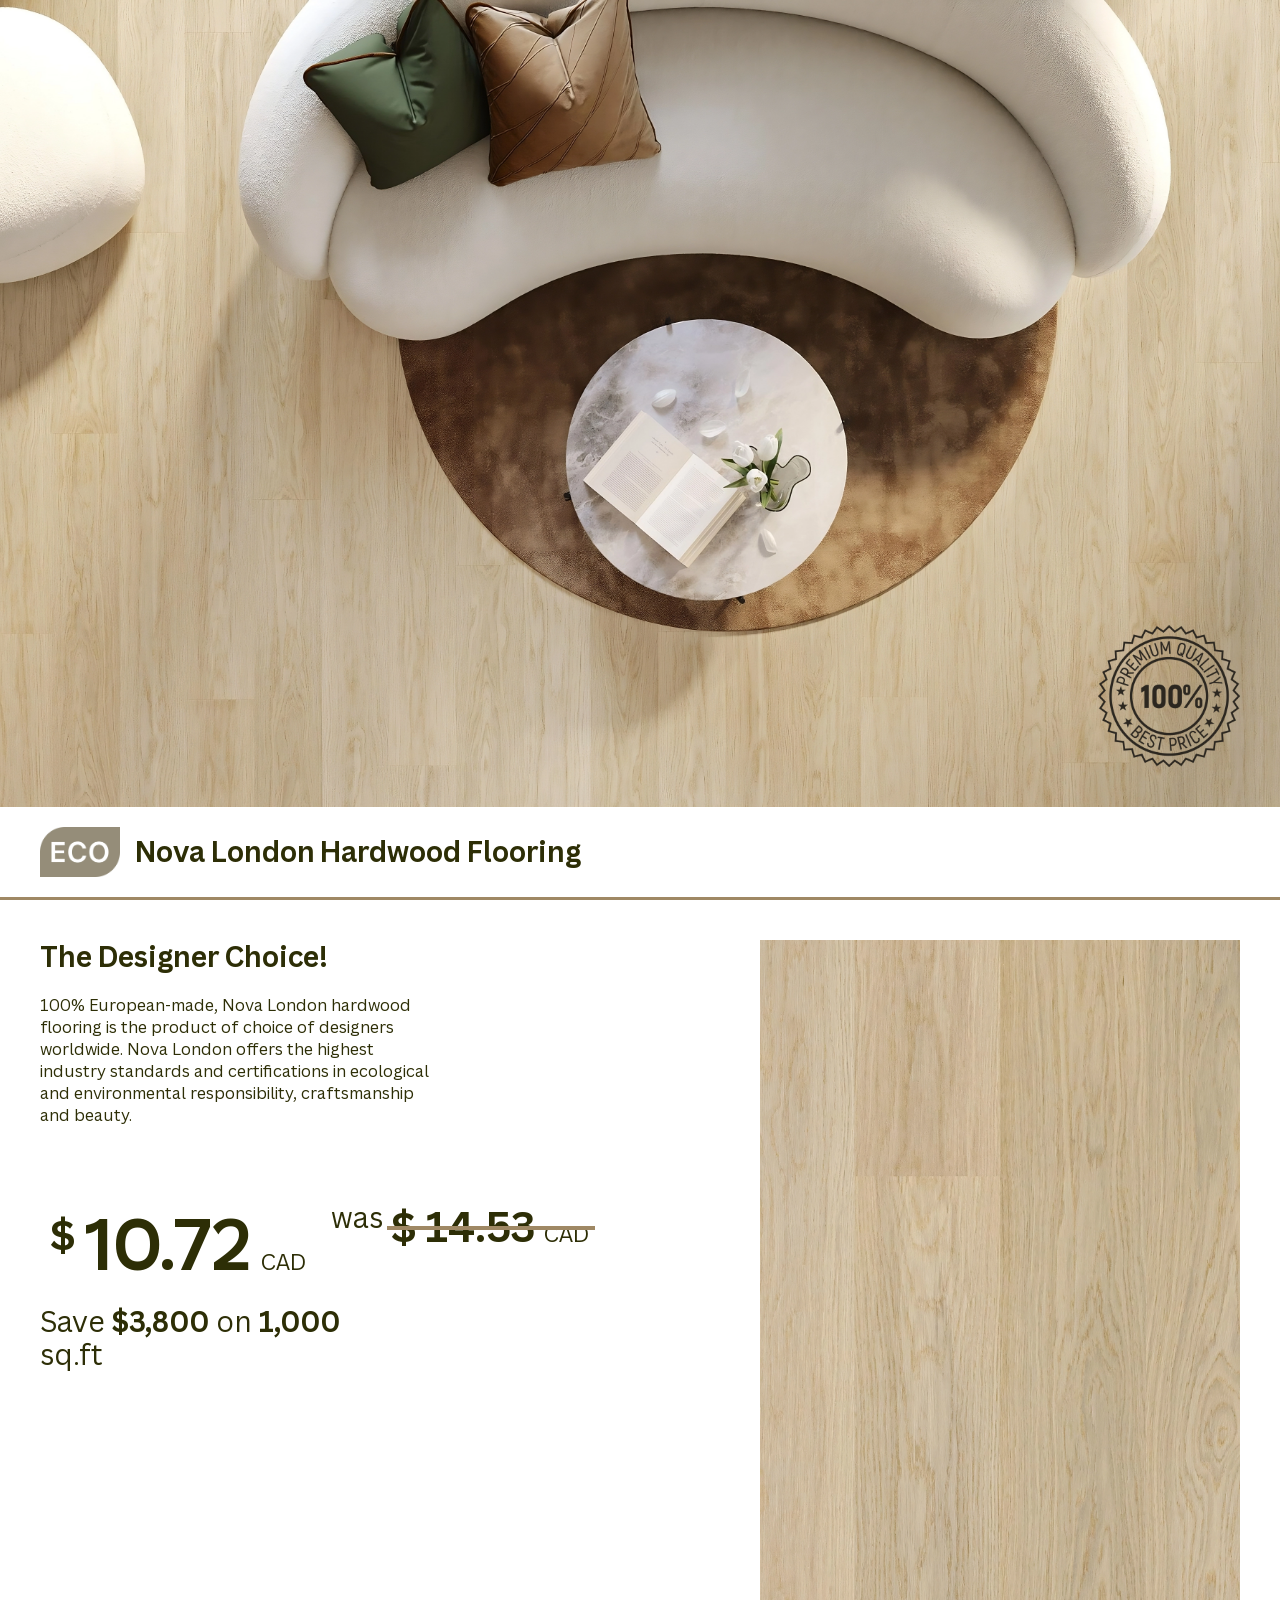
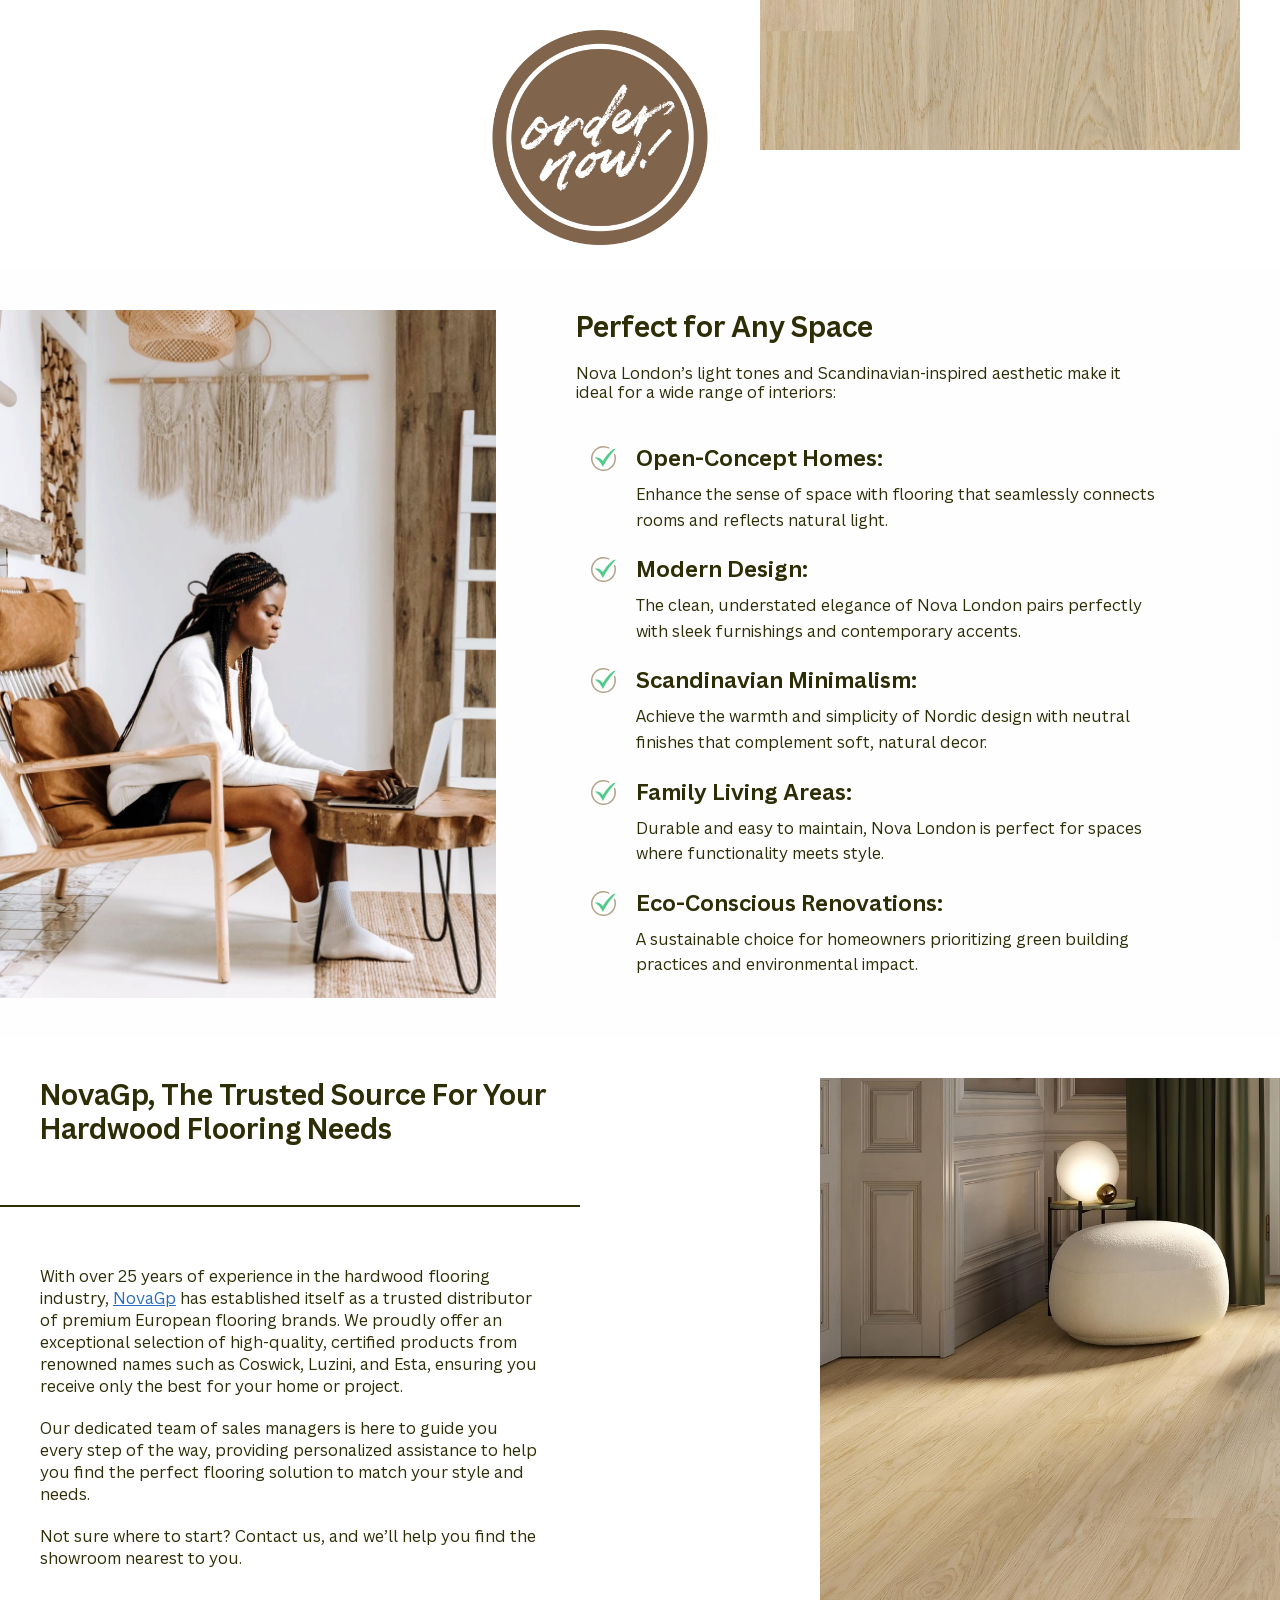
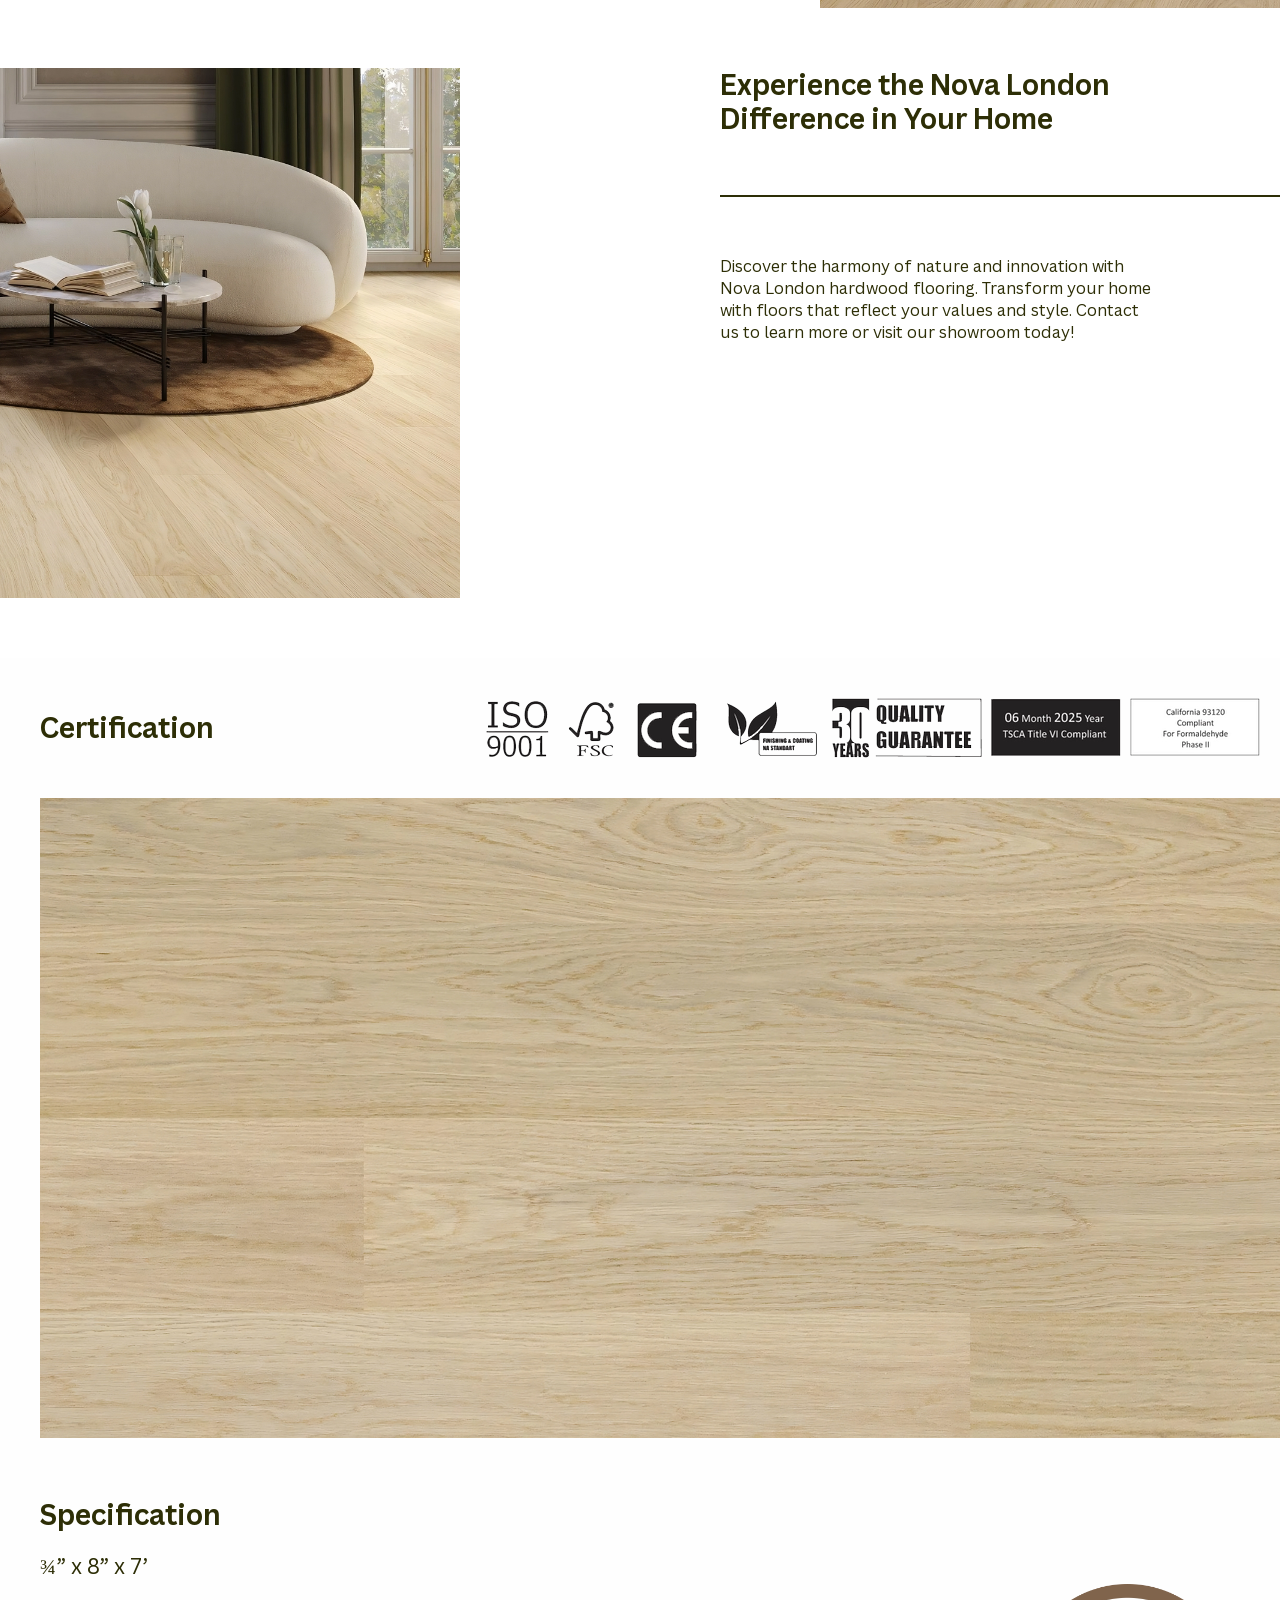
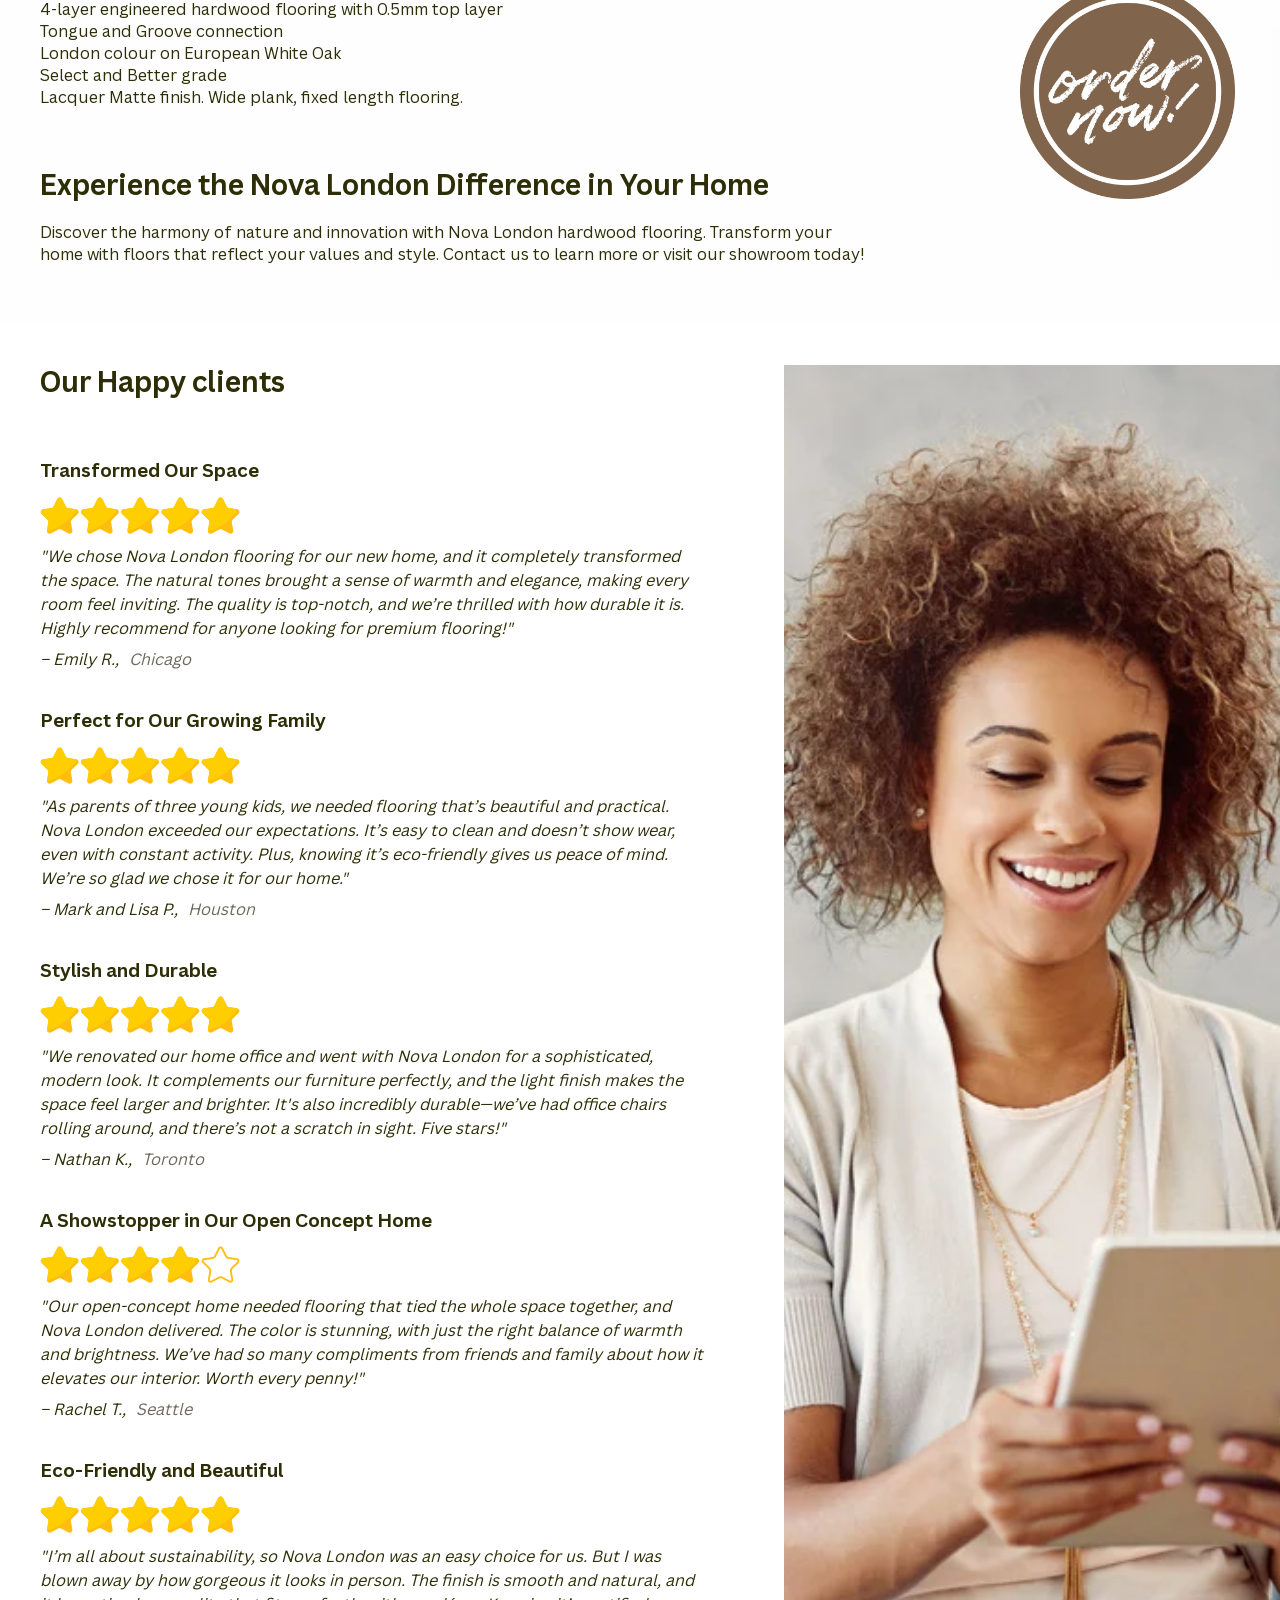
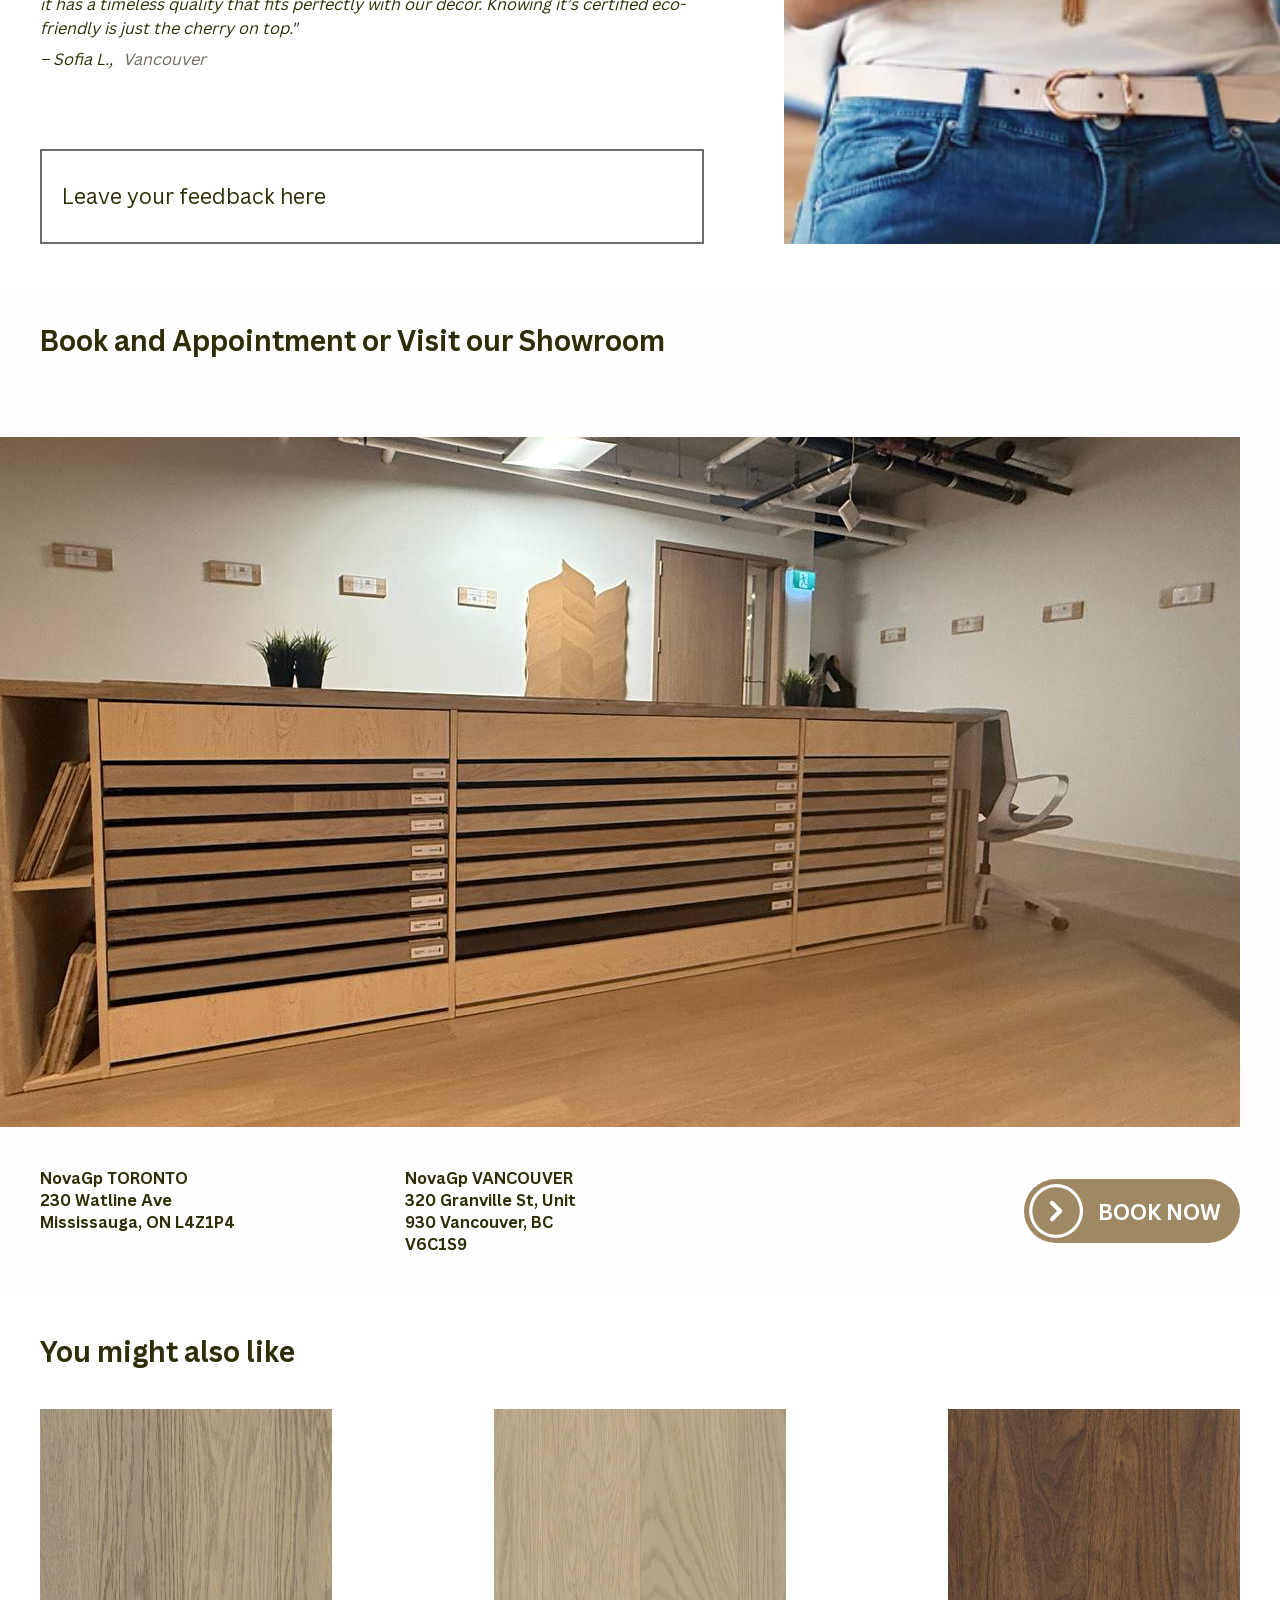
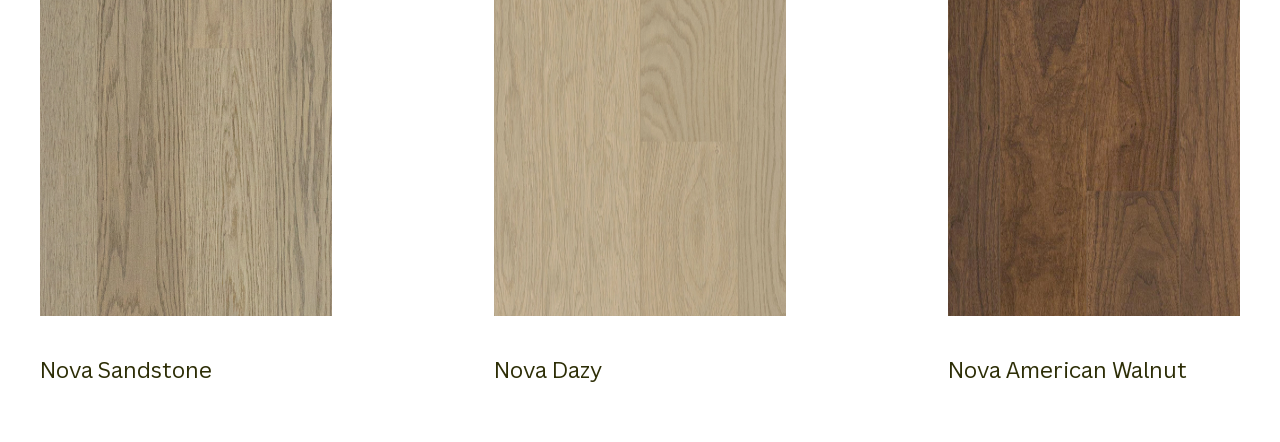
==== commit ceb29b5c: "Links" ====
--- a/index.html
+++ b/index.html
@@ -1 +1 @@
-<!doctype html><html lang="en"><head><meta content="true" name="HandheldFriendly"><meta content="telephone=no" name="format-detection"><meta charset="UTF-8"><meta content="100% European-made, Nova London hardwood flooring is the product of choice of designers worldwide. Nova London offers the highest industry standards and certifications in ecological and environmental responsibility, craftsmanship and beauty." name="description"><meta content="initial-scale=1,maximum-scale=5,width=device-width" name="viewport"><meta content="yes" name="mobile-web-app-capable"><meta content="default" name="apple-mobile-web-app-status-bar-style"><meta content="NovaGp" name="author"><meta content="index, follow" name="robots"><meta content="index, follow" name="googlebot"><meta content="no-referrer-when-downgrade" name="referrer"><link href="./img/favicon_120.svg" rel="icon" sizes="120x120" type="image/svg+xml"><link href="./img/favicon_144.svg" rel="icon" sizes="144x144" type="image/svg+xml"><link href="./css/main.css" rel="preload" as="style"><link href="./css/main.css" rel="stylesheet"><title>Nova London - Hardwood Flooring</title></head><body><main><section><div class="section__hero"><img alt="Best Price Icon" class="section__hero-bg" src="./img/section-hero/best_price.webp" loading="lazy" height="195" width="195"></div><div class="section__hero-info"><a class="flex flex--align-center" href="/"><img alt="Site Logo" class="section__hero-img" src="./img/section-hero/logo.webp" loading="lazy" height="50" width="80"><h1 class="section__hero-heading flex flex--align-center"><span class="section__hero-title">Nova London</span> <span class="section__hero-subtitle">Hardwood Flooring</span></h1></a></div></section><section class="section__best flex"><div class="section__best-container"><h2 class="section__best-title font--bold">The Designer Choice!</h2><p class="section__best-text">100% European-made, Nova London hardwood flooring is the product of choice of designers worldwide. Nova London offers the highest industry standards and certifications in ecological and environmental responsibility, craftsmanship and beauty.</p><div class="section__best-wrapper flex"><p class="section__best-cost"><span class="section__best-currency">$</span> <span class="section__best-price flex flex--align-baseline">10.72 <span class="section__best-price-info">&nbsp;&nbsp;CAD</span></span></p><p class="section__best-cost"><span class="section__best-price-text">was</span> <span class="section__best-price-old"><span class="section__best-price-foreign font--bold">$</span> 14.53 <span class="section__best-price-info">CAD</span></span></p></div><p class="section__best-save">Save <span class="font--bold">$3,800</span> on <span class="font--bold">1,000</span> sq.ft</p><button class="section__best-btn order--js" type="button"><img alt="Order Now Button" class="section__best-btn-img" src="./img/order_now.webp" loading="lazy" height="215" width="215"></button></div><div class="section__best-container-img"></div></section><section class="section__reasons flex section--shadow"><div class="section__reasons-img"></div><div class="section__reasons-container"><h2 class="section__reasons-title font--bold">Perfect for Any Space</h2><p class="section__reasons-subtitle">Nova London’s light tones and Scandinavian-inspired aesthetic make it ideal for a wide range of interiors:</p><ul class="section__reasons-list"><li class="section__reasons-item"><img alt="Check Icon" class="section__reasons-icon" src="./img/icons/check_icon.svg" loading="lazy" height="25" width="25"><h3 class="section__reasons-item-title font--bold">Open-Concept Homes:</h3><p class="section__reasons-item-text">Enhance the sense of space with flooring that seamlessly connects rooms and reflects natural light.</p></li><li class="section__reasons-item"><img alt="Check Icon" class="section__reasons-icon" src="./img/icons/check_icon.svg" loading="lazy" height="25" width="25"><h3 class="section__reasons-item-title font--bold">Modern Design:</h3><p class="section__reasons-item-text">The clean, understated elegance of Nova London pairs perfectly with sleek furnishings and contemporary accents.</p></li><li class="section__reasons-item"><img alt="Check Icon" class="section__reasons-icon" src="./img/icons/check_icon.svg" loading="lazy" height="25" width="25"><h3 class="section__reasons-item-title font--bold">Scandinavian Minimalism:</h3><p class="section__reasons-item-text">Achieve the warmth and simplicity of Nordic design with neutral finishes that complement soft, natural decor.</p></li><li class="section__reasons-item"><img alt="Check Icon" class="section__reasons-icon" src="./img/icons/check_icon.svg" loading="lazy" height="25" width="25"><h3 class="section__reasons-item-title font--bold">Family Living Areas:</h3><p class="section__reasons-item-text">Durable and easy to maintain, Nova London is perfect for spaces where functionality meets style.</p></li><li class="section__reasons-item"><img alt="Check Icon" class="section__reasons-icon" src="./img/icons/check_icon.svg" loading="lazy" height="25" width="25"><h3 class="section__reasons-item-title font--bold">Eco-Conscious Renovations:</h3><p class="section__reasons-item-text">A sustainable choice for homeowners prioritizing green building practices and environmental impact.</p></li></ul></div></section><section class="section__buy flex flex--wrap"><div class="section__buy-container"><h2 class="section__buy-title section__buy-title-first font--bold">NovaGp, The Trusted Source For Your Hardwood Flooring Needs</h2><p class="section__buy-text">With over 25 years of experience in the hardwood flooring industry, <a class="section__buy-link" href="https://novagp.ca/" rel="nofollow" target="_blank">NovaGp</a> has established itself as a trusted distributor of premium European flooring brands. We proudly offer an exceptional selection of high-quality, certified products from renowned names such as Coswick, Luzini, and Esta, ensuring you receive only the best for your home or project.</p><p class="section__buy-text">Our dedicated team of sales managers is here to guide you every step of the way, providing personalized assistance to help you find the perfect flooring solution to match your style and needs.</p><p class="section__buy-text">Not sure where to start? Contact us, and we’ll help you find the showroom nearest to you.</p></div><img alt="Living Room" class="section__buy-img" src="./img/section-buy/reason_to_buy_left.webp" loading="lazy"> <img alt="Living Room" class="section__buy-img" src="./img/section-buy/reason_to_buy_right.webp" loading="lazy"><div class="section__buy-container"><h2 class="section__buy-title section__buy-title-second font--bold">Experience the Nova London Difference in Your Home</h2><p class="section__buy-text">Discover the harmony of nature and innovation with Nova London hardwood flooring. Transform your home with floors that reflect your values and style. Contact us to learn more or visit our showroom today!</p></div></section><section class="section__spec section--shadow"><div class="section__spec-container flex flex--align-center flex--justify-between"><h2 class="section__spec-title font--bold">Certification</h2><img alt="Certifications" class="section__spec-certs" src="./img/section-spec/certifications.webp" loading="lazy"></div><div class="section__spec-img"></div><div class="flex flex--align-center flex--justify-between"><div class="section__spec-info"><h2 class="section__spec-title font--bold">Specification</h2><span class="section__spec-dim flex">¾” x 8” x 7’</span><p class="section__spec-text">4-layer engineered hardwood flooring with 0.5mm top layer<br>Tongue and Groove connection<br>London colour on European White Oak<br>Select and Better grade<br>Lacquer Matte finish. Wide plank, fixed length flooring.</p><h2 class="section__spec-title font--bold">Experience the Nova London Difference in Your Home</h2><p class="section__spec-text">Discover the harmony of nature and innovation with Nova London hardwood flooring. Transform your home with floors that reflect your values and style. Contact us to learn more or visit our showroom today!</p></div><button class="section__spec-btn order-now--js" type="button"><img alt="Order Now Button" class="section__spec-btn-img" src="./img/order_now.webp" loading="lazy" height="215" width="215"></button></div></section><section class="section__feedback flex"><div class="section__feedback-wrapper flex flex--column"><h2 class="section__feedback-title font--bold">Our Happy clients</h2><article class="section__feedback-block"><h3 class="section__feedback-block-title font--bold">Transformed Our Space</h3><img alt="Feedback Rating" class="section__feedback-rating" src="./img/section-feedback/rating_top.webp" loading="lazy"><p class="section__feedback-text font--italic">"We chose Nova London flooring for our new home, and it completely transformed the space. The natural tones brought a sense of warmth and elegance, making every room feel inviting. The quality is top-notch, and we’re thrilled with how durable it is. Highly recommend for anyone looking for premium flooring!"</p><div class="font--italic flex flex--align-center"><span class="section__feedback-heading">– Emily R.,</span> <span class="section__feedback-location">Chicago</span></div></article><article class="section__feedback-block"><h3 class="section__feedback-block-title font--bold">Perfect for Our Growing Family</h3><img alt="Feedback Rating" class="section__feedback-rating" src="./img/section-feedback/rating_top.webp" loading="lazy"><p class="section__feedback-text font--italic">"As parents of three young kids, we needed flooring that’s beautiful and practical. Nova London exceeded our expectations. It’s easy to clean and doesn’t show wear, even with constant activity. Plus, knowing it’s eco-friendly gives us peace of mind. We’re so glad we chose it for our home."</p><div class="font--italic flex flex--align-center"><span class="section__feedback-heading">– Mark and Lisa P.,</span> <span class="section__feedback-location">Houston</span></div></article><article class="section__feedback-block"><h3 class="section__feedback-block-title font--bold">Stylish and Durable</h3><img alt="Feedback Rating" class="section__feedback-rating" src="./img/section-feedback/rating_top.webp" loading="lazy"><p class="section__feedback-text font--italic">"We renovated our home office and went with Nova London for a sophisticated, modern look. It complements our furniture perfectly, and the light finish makes the space feel larger and brighter. It's also incredibly durable—we’ve had office chairs rolling around, and there’s not a scratch in sight. Five stars!"</p><div class="font--italic flex flex--align-center"><span class="section__feedback-heading">– Nathan K.,</span> <span class="section__feedback-location">Toronto</span></div></article><article class="section__feedback-block"><h3 class="section__feedback-block-title font--bold">A Showstopper in Our Open Concept Home</h3><img alt="Feedback Rating" class="section__feedback-rating" src="./img/section-feedback/rating.webp" loading="lazy"><p class="section__feedback-text font--italic">"Our open-concept home needed flooring that tied the whole space together, and Nova London delivered. The color is stunning, with just the right balance of warmth and brightness. We’ve had so many compliments from friends and family about how it elevates our interior. Worth every penny!"</p><div class="font--italic flex flex--align-center"><span class="section__feedback-heading">– Rachel T.,</span> <span class="section__feedback-location">Seattle</span></div></article><article class="section__feedback-block"><h3 class="section__feedback-block-title font--bold">Eco-Friendly and Beautiful</h3><img alt="Feedback Rating" class="section__feedback-rating" src="./img/section-feedback/rating_top.webp" loading="lazy"><p class="section__feedback-text font--italic">"I’m all about sustainability, so Nova London was an easy choice for us. But I was blown away by how gorgeous it looks in person. The finish is smooth and natural, and it has a timeless quality that fits perfectly with our décor. Knowing it’s certified eco-friendly is just the cherry on top."</p><div class="font--italic flex flex--align-center"><span class="section__feedback-heading">– Sofia L.,</span> <span class="section__feedback-location">Vancouver</span></div></article><div class="section__feedback-field flex flex--align-center" id="feedbackBtn">Leave your feedback here</div></div><div class="section__feedback-img"></div></section><section class="section__showroom section--shadow"><h2 class="section__showroom-title font--bold">Book and Appointment or Visit our Showroom</h2><div class="section__showroom-img"></div><div class="section__showroom-container flex flex--align-center flex--justify-between"><ul class="section__showroom-list flex"><li class="section__showroom-address font--bold">NovaGp TORONTO<br>230 Watline Ave Mississauga, ON L4Z1P4</li><li class="section__showroom-address font--bold">NovaGp VANCOUVER<br>320 Granville St, Unit 930 Vancouver, BC V6C1S9</li></ul><button class="section__showroom-btn flex flex--align-center flex--justify-center flex--now-shrink contact--js" type="button" id="bookNowBtn"><img alt="Order Book Button" class="section__showroom-btn-img" src="./img/icons/book_now_btn.svg" loading="lazy" height="54" width="54"> <span class="section__showroom-btn-text font--bold flex flex--now-shrink">BOOK NOW</span></button></div></section><section class="section__contact"><h2 class="section__contact-title font--bold">You might also like</h2><div class="section__contact-container flex flex--justify-between"><article class="section__contact-card"><a class="flex flex--column" href="#"><img alt="Nova Sandstone" class="section__contact-img" src="./img/section-contact/nova_sandstone.webp" loading="lazy"><h3 class="section__contact-heading">Nova Sandstone</h3></a></article><article class="section__contact-card"><a class="flex flex--column" href="https://maxmishchenko.github.io/Nova-Daizy/" rel="nofollow" target="_blank"><img alt="Nova Dazy" class="section__contact-img" src="./img/section-contact/nova_dazy.webp" loading="lazy"><h3 class="section__contact-heading">Nova Dazy</h3></a></article><article class="section__contact-card"><a class="flex flex--column" href="#"><img alt="Nova American Walnut" class="section__contact-img" src="./img/section-contact/nova_american_walnut.webp" loading="lazy"><h3 class="section__contact-heading">Nova American Walnut</h3></a></article></div></section><button class="section__contact-btn" type="button" id="contactBtn"><img alt="Contact Us Button" class="section__contact-btn-img" src="./img/icons/contact_us.svg" loading="lazy"></button><div class="popup" id="popupFeedback"><div class="form"><div class="form__close"></div><h2 class="form__title font--bold">Leave you feedback</h2><ul class="form__rating flex flex--justify-center flex--row-reverse"><li class="form__rating-star" data-rate="5"></li><li class="form__rating-star" data-rate="4"></li><li class="form__rating-star" data-rate="3"></li><li class="form__rating-star" data-rate="2"></li><li class="form__rating-star" data-rate="1"></li></ul><form class="form__content flex flex--column"><div class="form__container flex flex--align-center"><div class="form__field-wrapper"><label class="form__label" for="fb_firstname">Required *</label> <input type="text" class="form__field" tabindex="1" maxlength="120" name="firstname" placeholder="Name" id="fb_firstname" required pattern="[A-Za-zА-Яа-яёЁіІїЇєЄ\s]+"> <span class="form__icon form__icon-name"></span></div><div class="form__field-wrapper flex"><label class="form__label" for="fb_lastname">Required *</label> <input type="text" class="form__field" tabindex="2" maxlength="120" name="lastname" placeholder="Last Name" id="fb_lastname" required pattern="[A-Za-zА-Яа-яёЁіІїЇєЄ\s]+"></div></div><div class="form__field-wrapper"><label class="form__label" for="fb_location">Required *</label> <input type="text" class="form__field" tabindex="3" maxlength="200" name="address" placeholder="Location" id="fb_location" required> <span class="form__icon form__icon-location"></span></div><div class="form__field-wrapper"><label class="form__label" for="fb_text">Required *</label> <textarea class="form__textarea" id="fb_text" maxlength="1000" name="message" placeholder="Your Feedback" required tabindex="4"></textarea></div><input type="hidden" name="product" value="Nova London"> <input type="submit" class="form__button-submit flex flex--align-center flex--justify-center font--bold" tabindex="5" value="SUBMIT"></form></div></div><div class="popup" id="popupContactUs"><div class="form"><div class="form__close"></div><h2 class="form__title font--bold">Contact Us</h2><form class="form__content flex flex--column"><div class="form__container flex flex--align-center"><div class="form__field-wrapper"><label class="form__label" for="fc_firstname">Required *</label> <input type="text" class="form__field" tabindex="1" maxlength="120" name="firstname" placeholder="Name" id="fc_firstname" required pattern="[A-Za-zА-Яа-яёЁіІїЇєЄ\s]+"> <span class="form__icon form__icon-name"></span></div><div class="form__field-wrapper flex"><label class="form__label" for="fc_lastname">Required *</label> <input type="text" class="form__field" tabindex="2" maxlength="120" name="lastname" placeholder="Last Name" id="fc_lastname" required pattern="[A-Za-zА-Яа-яёЁіІїЇєЄ\s]+"></div></div><div class="form__field-wrapper"><input type="text" class="form__field" tabindex="3" maxlength="100" name="company" placeholder="Company"> <span class="form__icon form__icon-company"></span></div><div class="form__field-wrapper"><label class="form__label" for="fc_location">Required *</label> <input type="text" class="form__field" tabindex="4" maxlength="200" name="address" placeholder="Location" id="fc_location" required> <span class="form__icon form__icon-location"></span></div><div class="form__field-wrapper"><label class="form__label" for="fc_mail">Required *</label> <input type="email" class="form__field" tabindex="5" maxlength="100" name="email" placeholder="E-mail" id="fc_mail" required> <span class="form__icon form__icon-mail"></span></div><div class="form__field-wrapper"><label class="form__label" for="fc_phone">Required *</label> <input type="tel" class="form__field" tabindex="6" maxlength="30" name="phone" placeholder="Phone number" id="fc_phone" required pattern="^\+1\s?\(?[2-9][0-9]{2}\)?[.\-\s]?[2-9][0-9]{2}[.\-\s]?[0-9]{4}$"> <span class="form__icon form__icon-phone"></span></div><div class="form__field-wrapper"><label class="form__label" for="fc_text">Required *</label> <textarea class="form__textarea" id="fc_text" maxlength="1000" name="message" placeholder="What are you looking for?" required tabindex="7"></textarea></div><input type="hidden" name="product" value="Nova London"> <input type="submit" class="form__button-submit flex flex--align-center flex--justify-center font--bold" tabindex="8" value="SUBMIT"></form><div class="form__contact flex flex--justify-center justify-center"><span>You may also call us at</span> <a class="form__contact-tel" href="tel:+19055693389">+1 (905) 569-3389</a></div><p class="form__contact-text">Please note we only deliver to North America.</p></div></div><div class="popup" id="popupOrder"><div class="form"><div class="form__close"></div><h2 class="form__title font--bold">Order Now</h2><p class="form__subtitle">Fill out the request below to receive your free sample. You will receive a 1 foot long sample of the product. It will demonstrate the construction, finish and colour of the flooring.</p><form class="form__content flex flex--column"><div class="form__container flex flex--align-center"><div class="form__field-wrapper"><label class="form__label" for="fo_firstname">Required *</label> <input type="text" class="form__field" tabindex="1" maxlength="120" name="firstname" placeholder="Name" id="fo_firstname" required pattern="[A-Za-zА-Яа-яёЁіІїЇєЄ\s]+"> <span class="form__icon form__icon-name"></span></div><div class="form__field-wrapper flex"><label class="form__label" for="fo_lastname">Required *</label> <input type="text" class="form__field" tabindex="2" maxlength="120" name="lastname" placeholder="Last Name" id="fo_lastname" required pattern="[A-Za-zА-Яа-яёЁіІїЇєЄ\s]+"></div></div><div class="form__field-wrapper"><input type="text" class="form__field" tabindex="3" maxlength="100" name="company" placeholder="Company"> <span class="form__icon form__icon-company"></span></div><div class="form__field-wrapper"><label class="form__label" for="fo_location">Required *</label> <input type="text" class="form__field" tabindex="4" maxlength="200" name="address" placeholder="Delivery Address" id="fo_location" required> <span class="form__icon form__icon-location"></span></div><div class="form__field-wrapper"><label class="form__label" for="fo_mail">Required *</label> <input type="email" class="form__field" tabindex="5" maxlength="100" name="email" placeholder="E-mail" id="fo_mail" required> <span class="form__icon form__icon-mail"></span></div><div class="form__field-wrapper"><label class="form__label" for="fo_phone">Required *</label> <input type="tel" class="form__field" tabindex="6" maxlength="30" name="phone" placeholder="Phone number" id="fo_phone" required pattern="^\+1\s?\(?[2-9][0-9]{2}\)?[.\-\s]?[2-9][0-9]{2}[.\-\s]?[0-9]{4}$"> <span class="form__icon form__icon-phone"></span></div><div class="form__field-wrapper"><label class="form__label" for="fo_msg">Required *</label> <textarea class="form__textarea" id="fo_msg" maxlength="1000" name="message" placeholder="What are you looking for?" required tabindex="7"></textarea></div><input type="hidden" name="product" value="Nova London"> <input type="submit" class="form__button-submit flex flex--align-center flex--justify-center font--bold" tabindex="8" value="SUBMIT"></form><p class="form__contact form__contact-text font--bold">Shipping Cost 29.99$</p></div></div><div class="popup" id="popupSuccess"><div class="form flex flex--column flex--align-center"><div class="form__close"></div><img alt="Succes" class="form__success-img" src="./img/icons/check_icon.svg"><h2 class="form__success-title font--bold" id="successMsg"></h2><input type="button" class="form__button-submit form__success-submit flex flex--align-center flex--justify-center font--bold" id="successClose" value="OK"></div></div></main><script src="./js/main.js"></script></body></html>+<!doctype html><html lang="en"><head><meta content="true" name="HandheldFriendly"><meta content="telephone=no" name="format-detection"><meta charset="UTF-8"><meta content="100% European-made, Nova London hardwood flooring is the product of choice of designers worldwide. Nova London offers the highest industry standards and certifications in ecological and environmental responsibility, craftsmanship and beauty." name="description"><meta content="initial-scale=1,maximum-scale=5,width=device-width" name="viewport"><meta content="yes" name="mobile-web-app-capable"><meta content="default" name="apple-mobile-web-app-status-bar-style"><meta content="NovaGp" name="author"><meta content="index, follow" name="robots"><meta content="index, follow" name="googlebot"><meta content="no-referrer-when-downgrade" name="referrer"><link href="./img/favicon_120.svg" rel="icon" sizes="120x120" type="image/svg+xml"><link href="./img/favicon_144.svg" rel="icon" sizes="144x144" type="image/svg+xml"><link href="./css/main.css" rel="preload" as="style"><link href="./css/main.css" rel="stylesheet"><title>Nova London - Hardwood Flooring</title></head><body><main><section><div class="section__hero"><img alt="Best Price Icon" class="section__hero-bg" src="./img/section-hero/best_price.webp" loading="lazy" height="195" width="195"></div><div class="section__hero-info"><a class="flex flex--align-center" href="/"><img alt="Site Logo" class="section__hero-img" src="./img/section-hero/logo.webp" loading="lazy" height="50" width="80"><h1 class="section__hero-heading flex flex--align-center"><span class="section__hero-title">Nova London</span> <span class="section__hero-subtitle">Hardwood Flooring</span></h1></a></div></section><section class="section__best flex"><div class="section__best-container"><h2 class="section__best-title font--bold">The Designer Choice!</h2><p class="section__best-text">100% European-made, Nova London hardwood flooring is the product of choice of designers worldwide. Nova London offers the highest industry standards and certifications in ecological and environmental responsibility, craftsmanship and beauty.</p><div class="section__best-wrapper flex"><p class="section__best-cost"><span class="section__best-currency">$</span> <span class="section__best-price flex flex--align-baseline">10.72 <span class="section__best-price-info">&nbsp;&nbsp;CAD</span></span></p><p class="section__best-cost"><span class="section__best-price-text">was</span> <span class="section__best-price-old"><span class="section__best-price-foreign font--bold">$</span> 14.53 <span class="section__best-price-info">CAD</span></span></p></div><p class="section__best-save">Save <span class="font--bold">$3,800</span> on <span class="font--bold">1,000</span> sq.ft</p><button class="section__best-btn order--js" type="button"><img alt="Order Now Button" class="section__best-btn-img" src="./img/order_now.webp" loading="lazy" height="215" width="215"></button></div><div class="section__best-container-img"></div></section><section class="section__reasons flex section--shadow"><div class="section__reasons-img"></div><div class="section__reasons-container"><h2 class="section__reasons-title font--bold">Perfect for Any Space</h2><p class="section__reasons-subtitle">Nova London’s light tones and Scandinavian-inspired aesthetic make it ideal for a wide range of interiors:</p><ul class="section__reasons-list"><li class="section__reasons-item"><img alt="Check Icon" class="section__reasons-icon" src="./img/icons/check_icon.svg" loading="lazy" height="25" width="25"><h3 class="section__reasons-item-title font--bold">Open-Concept Homes:</h3><p class="section__reasons-item-text">Enhance the sense of space with flooring that seamlessly connects rooms and reflects natural light.</p></li><li class="section__reasons-item"><img alt="Check Icon" class="section__reasons-icon" src="./img/icons/check_icon.svg" loading="lazy" height="25" width="25"><h3 class="section__reasons-item-title font--bold">Modern Design:</h3><p class="section__reasons-item-text">The clean, understated elegance of Nova London pairs perfectly with sleek furnishings and contemporary accents.</p></li><li class="section__reasons-item"><img alt="Check Icon" class="section__reasons-icon" src="./img/icons/check_icon.svg" loading="lazy" height="25" width="25"><h3 class="section__reasons-item-title font--bold">Scandinavian Minimalism:</h3><p class="section__reasons-item-text">Achieve the warmth and simplicity of Nordic design with neutral finishes that complement soft, natural decor.</p></li><li class="section__reasons-item"><img alt="Check Icon" class="section__reasons-icon" src="./img/icons/check_icon.svg" loading="lazy" height="25" width="25"><h3 class="section__reasons-item-title font--bold">Family Living Areas:</h3><p class="section__reasons-item-text">Durable and easy to maintain, Nova London is perfect for spaces where functionality meets style.</p></li><li class="section__reasons-item"><img alt="Check Icon" class="section__reasons-icon" src="./img/icons/check_icon.svg" loading="lazy" height="25" width="25"><h3 class="section__reasons-item-title font--bold">Eco-Conscious Renovations:</h3><p class="section__reasons-item-text">A sustainable choice for homeowners prioritizing green building practices and environmental impact.</p></li></ul></div></section><section class="section__buy flex flex--wrap"><div class="section__buy-container"><h2 class="section__buy-title section__buy-title-first font--bold">NovaGp, The Trusted Source For Your Hardwood Flooring Needs</h2><p class="section__buy-text">With over 25 years of experience in the hardwood flooring industry, <a class="section__buy-link" href="https://novagp.ca/" rel="nofollow" target="_blank">NovaGp</a> has established itself as a trusted distributor of premium European flooring brands. We proudly offer an exceptional selection of high-quality, certified products from renowned names such as Coswick, Luzini, and Esta, ensuring you receive only the best for your home or project.</p><p class="section__buy-text">Our dedicated team of sales managers is here to guide you every step of the way, providing personalized assistance to help you find the perfect flooring solution to match your style and needs.</p><p class="section__buy-text">Not sure where to start? Contact us, and we’ll help you find the showroom nearest to you.</p></div><img alt="Living Room" class="section__buy-img" src="./img/section-buy/reason_to_buy_left.webp" loading="lazy"> <img alt="Living Room" class="section__buy-img" src="./img/section-buy/reason_to_buy_right.webp" loading="lazy"><div class="section__buy-container"><h2 class="section__buy-title section__buy-title-second font--bold">Experience the Nova London Difference in Your Home</h2><p class="section__buy-text">Discover the harmony of nature and innovation with Nova London hardwood flooring. Transform your home with floors that reflect your values and style. Contact us to learn more or visit our showroom today!</p></div></section><section class="section__spec section--shadow"><div class="section__spec-container flex flex--align-center flex--justify-between"><h2 class="section__spec-title font--bold">Certification</h2><img alt="Certifications" class="section__spec-certs" src="./img/section-spec/certifications.webp" loading="lazy"></div><div class="section__spec-img"></div><div class="flex flex--align-center flex--justify-between"><div class="section__spec-info"><h2 class="section__spec-title font--bold">Specification</h2><span class="section__spec-dim flex">¾” x 8” x 7’</span><p class="section__spec-text">4-layer engineered hardwood flooring with 0.5mm top layer<br>Tongue and Groove connection<br>London colour on European White Oak<br>Select and Better grade<br>Lacquer Matte finish. Wide plank, fixed length flooring.</p><h2 class="section__spec-title font--bold">Experience the Nova London Difference in Your Home</h2><p class="section__spec-text">Discover the harmony of nature and innovation with Nova London hardwood flooring. Transform your home with floors that reflect your values and style. Contact us to learn more or visit our showroom today!</p></div><button class="section__spec-btn order-now--js" type="button"><img alt="Order Now Button" class="section__spec-btn-img" src="./img/order_now.webp" loading="lazy" height="215" width="215"></button></div></section><section class="section__feedback flex"><div class="section__feedback-wrapper flex flex--column"><h2 class="section__feedback-title font--bold">Our Happy clients</h2><article class="section__feedback-block"><h3 class="section__feedback-block-title font--bold">Transformed Our Space</h3><img alt="Feedback Rating" class="section__feedback-rating" src="./img/section-feedback/rating_top.webp" loading="lazy"><p class="section__feedback-text font--italic">"We chose Nova London flooring for our new home, and it completely transformed the space. The natural tones brought a sense of warmth and elegance, making every room feel inviting. The quality is top-notch, and we’re thrilled with how durable it is. Highly recommend for anyone looking for premium flooring!"</p><div class="font--italic flex flex--align-center"><span class="section__feedback-heading">– Emily R.,</span> <span class="section__feedback-location">Chicago</span></div></article><article class="section__feedback-block"><h3 class="section__feedback-block-title font--bold">Perfect for Our Growing Family</h3><img alt="Feedback Rating" class="section__feedback-rating" src="./img/section-feedback/rating_top.webp" loading="lazy"><p class="section__feedback-text font--italic">"As parents of three young kids, we needed flooring that’s beautiful and practical. Nova London exceeded our expectations. It’s easy to clean and doesn’t show wear, even with constant activity. Plus, knowing it’s eco-friendly gives us peace of mind. We’re so glad we chose it for our home."</p><div class="font--italic flex flex--align-center"><span class="section__feedback-heading">– Mark and Lisa P.,</span> <span class="section__feedback-location">Houston</span></div></article><article class="section__feedback-block"><h3 class="section__feedback-block-title font--bold">Stylish and Durable</h3><img alt="Feedback Rating" class="section__feedback-rating" src="./img/section-feedback/rating_top.webp" loading="lazy"><p class="section__feedback-text font--italic">"We renovated our home office and went with Nova London for a sophisticated, modern look. It complements our furniture perfectly, and the light finish makes the space feel larger and brighter. It's also incredibly durable—we’ve had office chairs rolling around, and there’s not a scratch in sight. Five stars!"</p><div class="font--italic flex flex--align-center"><span class="section__feedback-heading">– Nathan K.,</span> <span class="section__feedback-location">Toronto</span></div></article><article class="section__feedback-block"><h3 class="section__feedback-block-title font--bold">A Showstopper in Our Open Concept Home</h3><img alt="Feedback Rating" class="section__feedback-rating" src="./img/section-feedback/rating.webp" loading="lazy"><p class="section__feedback-text font--italic">"Our open-concept home needed flooring that tied the whole space together, and Nova London delivered. The color is stunning, with just the right balance of warmth and brightness. We’ve had so many compliments from friends and family about how it elevates our interior. Worth every penny!"</p><div class="font--italic flex flex--align-center"><span class="section__feedback-heading">– Rachel T.,</span> <span class="section__feedback-location">Seattle</span></div></article><article class="section__feedback-block"><h3 class="section__feedback-block-title font--bold">Eco-Friendly and Beautiful</h3><img alt="Feedback Rating" class="section__feedback-rating" src="./img/section-feedback/rating_top.webp" loading="lazy"><p class="section__feedback-text font--italic">"I’m all about sustainability, so Nova London was an easy choice for us. But I was blown away by how gorgeous it looks in person. The finish is smooth and natural, and it has a timeless quality that fits perfectly with our décor. Knowing it’s certified eco-friendly is just the cherry on top."</p><div class="font--italic flex flex--align-center"><span class="section__feedback-heading">– Sofia L.,</span> <span class="section__feedback-location">Vancouver</span></div></article><div class="section__feedback-field flex flex--align-center" id="feedbackBtn">Leave your feedback here</div></div><div class="section__feedback-img"></div></section><section class="section__showroom section--shadow"><h2 class="section__showroom-title font--bold">Book and Appointment or Visit our Showroom</h2><div class="section__showroom-img"></div><div class="section__showroom-container flex flex--align-center flex--justify-between"><ul class="section__showroom-list flex"><li class="section__showroom-address font--bold">NovaGp TORONTO<br>230 Watline Ave Mississauga, ON L4Z1P4</li><li class="section__showroom-address font--bold">NovaGp VANCOUVER<br>320 Granville St, Unit 930 Vancouver, BC V6C1S9</li></ul><button class="section__showroom-btn flex flex--align-center flex--justify-center flex--now-shrink contact--js" type="button" id="bookNowBtn"><img alt="Order Book Button" class="section__showroom-btn-img" src="./img/icons/book_now_btn.svg" loading="lazy" height="54" width="54"> <span class="section__showroom-btn-text font--bold flex flex--now-shrink">BOOK NOW</span></button></div></section><section class="section__contact"><h2 class="section__contact-title font--bold">You might also like</h2><div class="section__contact-container flex flex--justify-between"><article class="section__contact-card"><a class="flex flex--column" href="https://maxmishchenko.github.io/Nova-Sandstone/" rel="nofollow" target="_blank"><img alt="Nova Sandstone" class="section__contact-img" src="./img/section-contact/nova_sandstone.webp" loading="lazy"><h3 class="section__contact-heading">Nova Sandstone</h3></a></article><article class="section__contact-card"><a class="flex flex--column" href="https://maxmishchenko.github.io/Nova-Daizy/" rel="nofollow" target="_blank"><img alt="Nova Dazy" class="section__contact-img" src="./img/section-contact/nova_dazy.webp" loading="lazy"><h3 class="section__contact-heading">Nova Dazy</h3></a></article><article class="section__contact-card"><a class="flex flex--column" href="https://maxmishchenko.github.io/Nova-American-Walnut/" rel="nofollow" target="_blank"><img alt="Nova American Walnut" class="section__contact-img" src="./img/section-contact/nova_american_walnut.webp" loading="lazy"><h3 class="section__contact-heading">Nova American Walnut</h3></a></article></div></section><button class="section__contact-btn" type="button" id="contactBtn"><img alt="Contact Us Button" class="section__contact-btn-img" src="./img/icons/contact_us.svg" loading="lazy"></button><div class="popup" id="popupFeedback"><div class="form"><div class="form__close"></div><h2 class="form__title font--bold">Leave you feedback</h2><ul class="form__rating flex flex--justify-center flex--row-reverse"><li class="form__rating-star" data-rate="5"></li><li class="form__rating-star" data-rate="4"></li><li class="form__rating-star" data-rate="3"></li><li class="form__rating-star" data-rate="2"></li><li class="form__rating-star" data-rate="1"></li></ul><form class="form__content flex flex--column"><div class="form__container flex flex--align-center"><div class="form__field-wrapper"><label class="form__label" for="fb_firstname">Required *</label> <input type="text" class="form__field" tabindex="1" maxlength="120" name="firstname" placeholder="Name" id="fb_firstname" required pattern="[A-Za-zА-Яа-яёЁіІїЇєЄ\s]+"> <span class="form__icon form__icon-name"></span></div><div class="form__field-wrapper flex"><label class="form__label" for="fb_lastname">Required *</label> <input type="text" class="form__field" tabindex="2" maxlength="120" name="lastname" placeholder="Last Name" id="fb_lastname" required pattern="[A-Za-zА-Яа-яёЁіІїЇєЄ\s]+"></div></div><div class="form__field-wrapper"><label class="form__label" for="fb_location">Required *</label> <input type="text" class="form__field" tabindex="3" maxlength="200" name="address" placeholder="Location" id="fb_location" required> <span class="form__icon form__icon-location"></span></div><div class="form__field-wrapper"><label class="form__label" for="fb_text">Required *</label> <textarea class="form__textarea" id="fb_text" maxlength="1000" name="message" placeholder="Your Feedback" required tabindex="4"></textarea></div><input type="hidden" name="product" value="Nova London"> <input type="submit" class="form__button-submit flex flex--align-center flex--justify-center font--bold" tabindex="5" value="SUBMIT"></form></div></div><div class="popup" id="popupContactUs"><div class="form"><div class="form__close"></div><h2 class="form__title font--bold">Contact Us</h2><form class="form__content flex flex--column"><div class="form__container flex flex--align-center"><div class="form__field-wrapper"><label class="form__label" for="fc_firstname">Required *</label> <input type="text" class="form__field" tabindex="1" maxlength="120" name="firstname" placeholder="Name" id="fc_firstname" required pattern="[A-Za-zА-Яа-яёЁіІїЇєЄ\s]+"> <span class="form__icon form__icon-name"></span></div><div class="form__field-wrapper flex"><label class="form__label" for="fc_lastname">Required *</label> <input type="text" class="form__field" tabindex="2" maxlength="120" name="lastname" placeholder="Last Name" id="fc_lastname" required pattern="[A-Za-zА-Яа-яёЁіІїЇєЄ\s]+"></div></div><div class="form__field-wrapper"><input type="text" class="form__field" tabindex="3" maxlength="100" name="company" placeholder="Company"> <span class="form__icon form__icon-company"></span></div><div class="form__field-wrapper"><label class="form__label" for="fc_location">Required *</label> <input type="text" class="form__field" tabindex="4" maxlength="200" name="address" placeholder="Location" id="fc_location" required> <span class="form__icon form__icon-location"></span></div><div class="form__field-wrapper"><label class="form__label" for="fc_mail">Required *</label> <input type="email" class="form__field" tabindex="5" maxlength="100" name="email" placeholder="E-mail" id="fc_mail" required> <span class="form__icon form__icon-mail"></span></div><div class="form__field-wrapper"><label class="form__label" for="fc_phone">Required *</label> <input type="tel" class="form__field" tabindex="6" maxlength="30" name="phone" placeholder="Phone number" id="fc_phone" required pattern="^\+1\s?\(?[2-9][0-9]{2}\)?[.\-\s]?[2-9][0-9]{2}[.\-\s]?[0-9]{4}$"> <span class="form__icon form__icon-phone"></span></div><div class="form__field-wrapper"><label class="form__label" for="fc_text">Required *</label> <textarea class="form__textarea" id="fc_text" maxlength="1000" name="message" placeholder="What are you looking for?" required tabindex="7"></textarea></div><input type="hidden" name="product" value="Nova London"> <input type="submit" class="form__button-submit flex flex--align-center flex--justify-center font--bold" tabindex="8" value="SUBMIT"></form><div class="form__contact flex flex--justify-center justify-center"><span>You may also call us at</span> <a class="form__contact-tel" href="tel:+19055693389">+1 (905) 569-3389</a></div><p class="form__contact-text">Please note we only deliver to North America.</p></div></div><div class="popup" id="popupOrder"><div class="form"><div class="form__close"></div><h2 class="form__title font--bold">Order Now</h2><p class="form__subtitle">Fill out the request below to receive your free sample. You will receive a 1 foot long sample of the product. It will demonstrate the construction, finish and colour of the flooring.</p><form class="form__content flex flex--column"><div class="form__container flex flex--align-center"><div class="form__field-wrapper"><label class="form__label" for="fo_firstname">Required *</label> <input type="text" class="form__field" tabindex="1" maxlength="120" name="firstname" placeholder="Name" id="fo_firstname" required pattern="[A-Za-zА-Яа-яёЁіІїЇєЄ\s]+"> <span class="form__icon form__icon-name"></span></div><div class="form__field-wrapper flex"><label class="form__label" for="fo_lastname">Required *</label> <input type="text" class="form__field" tabindex="2" maxlength="120" name="lastname" placeholder="Last Name" id="fo_lastname" required pattern="[A-Za-zА-Яа-яёЁіІїЇєЄ\s]+"></div></div><div class="form__field-wrapper"><input type="text" class="form__field" tabindex="3" maxlength="100" name="company" placeholder="Company"> <span class="form__icon form__icon-company"></span></div><div class="form__field-wrapper"><label class="form__label" for="fo_location">Required *</label> <input type="text" class="form__field" tabindex="4" maxlength="200" name="address" placeholder="Delivery Address" id="fo_location" required> <span class="form__icon form__icon-location"></span></div><div class="form__field-wrapper"><label class="form__label" for="fo_mail">Required *</label> <input type="email" class="form__field" tabindex="5" maxlength="100" name="email" placeholder="E-mail" id="fo_mail" required> <span class="form__icon form__icon-mail"></span></div><div class="form__field-wrapper"><label class="form__label" for="fo_phone">Required *</label> <input type="tel" class="form__field" tabindex="6" maxlength="30" name="phone" placeholder="Phone number" id="fo_phone" required pattern="^\+1\s?\(?[2-9][0-9]{2}\)?[.\-\s]?[2-9][0-9]{2}[.\-\s]?[0-9]{4}$"> <span class="form__icon form__icon-phone"></span></div><div class="form__field-wrapper"><label class="form__label" for="fo_msg">Required *</label> <textarea class="form__textarea" id="fo_msg" maxlength="1000" name="message" placeholder="What are you looking for?" required tabindex="7"></textarea></div><input type="hidden" name="product" value="Nova London"> <input type="submit" class="form__button-submit flex flex--align-center flex--justify-center font--bold" tabindex="8" value="SUBMIT"></form><p class="form__contact form__contact-text font--bold">Shipping Cost 29.99$</p></div></div><div class="popup" id="popupSuccess"><div class="form flex flex--column flex--align-center"><div class="form__close"></div><img alt="Succes" class="form__success-img" src="./img/icons/check_icon.svg"><h2 class="form__success-title font--bold" id="successMsg"></h2><input type="button" class="form__button-submit form__success-submit flex flex--align-center flex--justify-center font--bold" id="successClose" value="OK"></div></div></main><script src="./js/main.js"></script></body></html>
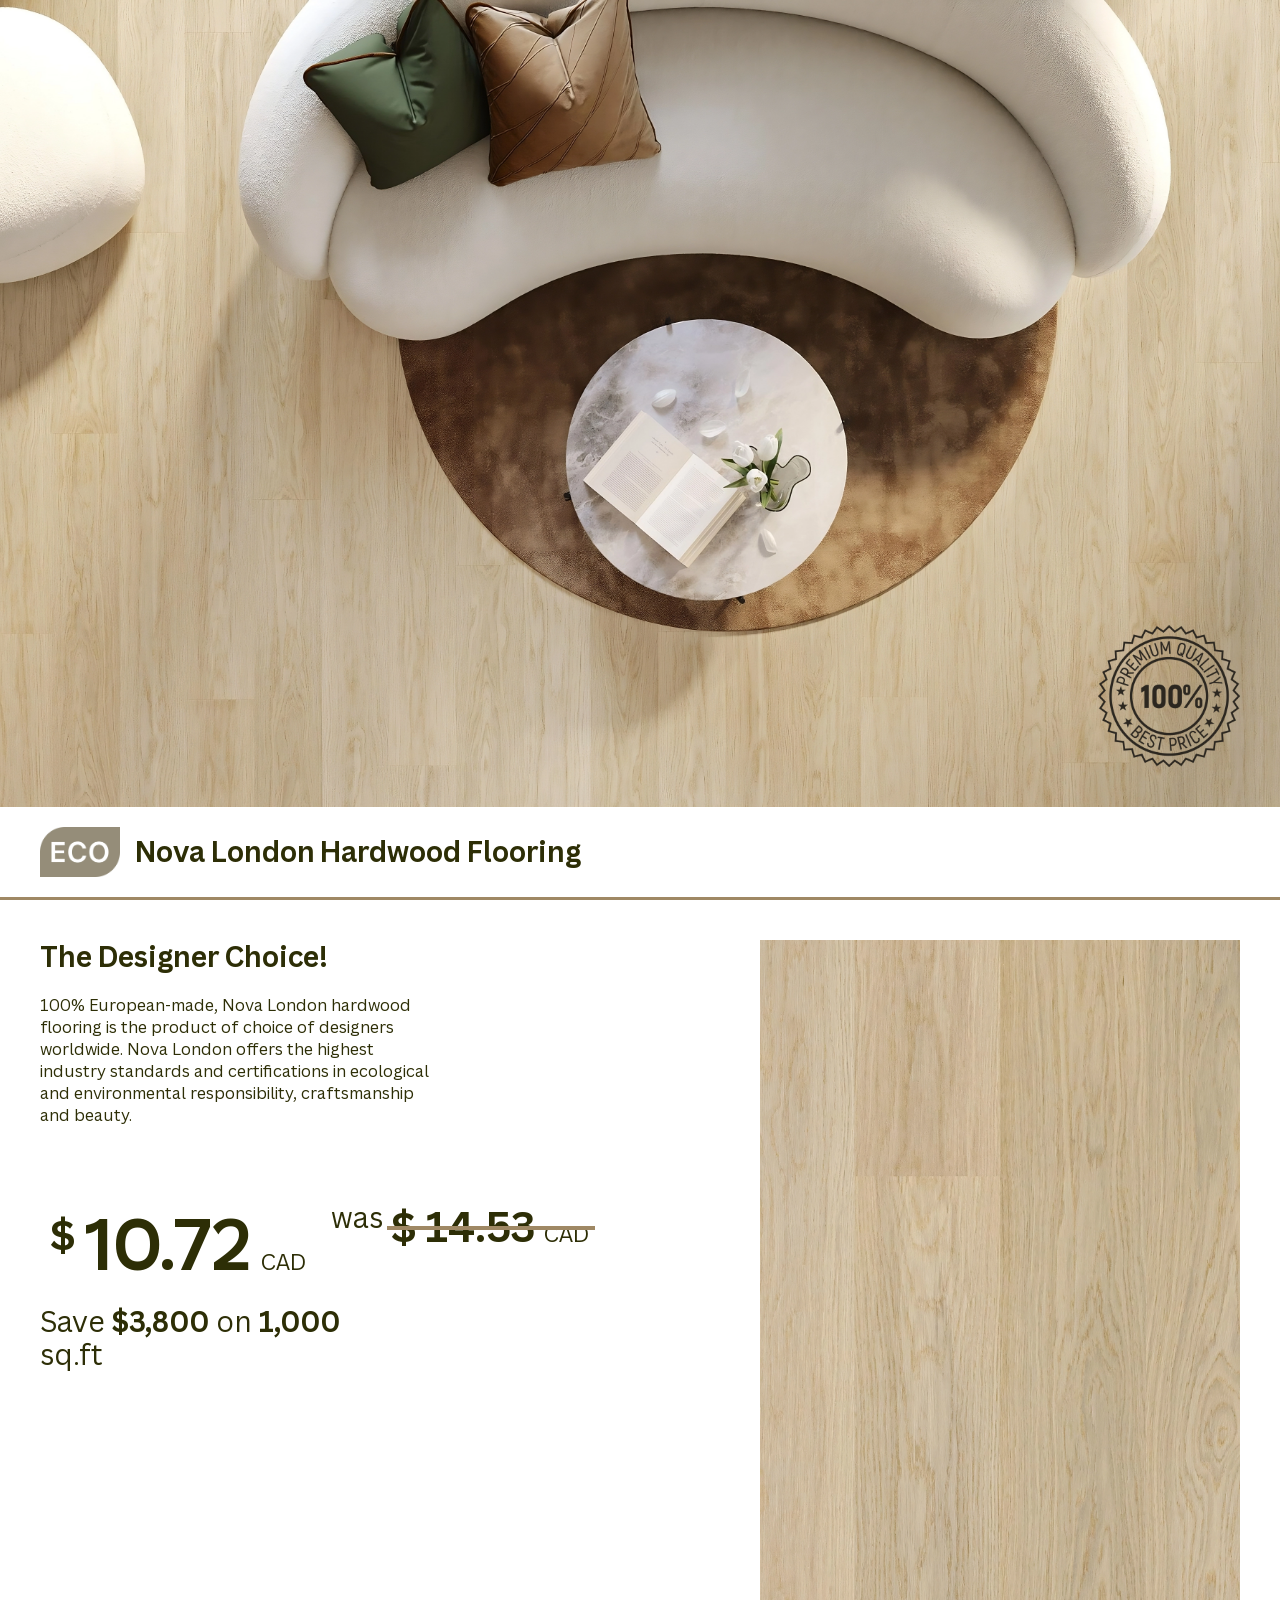
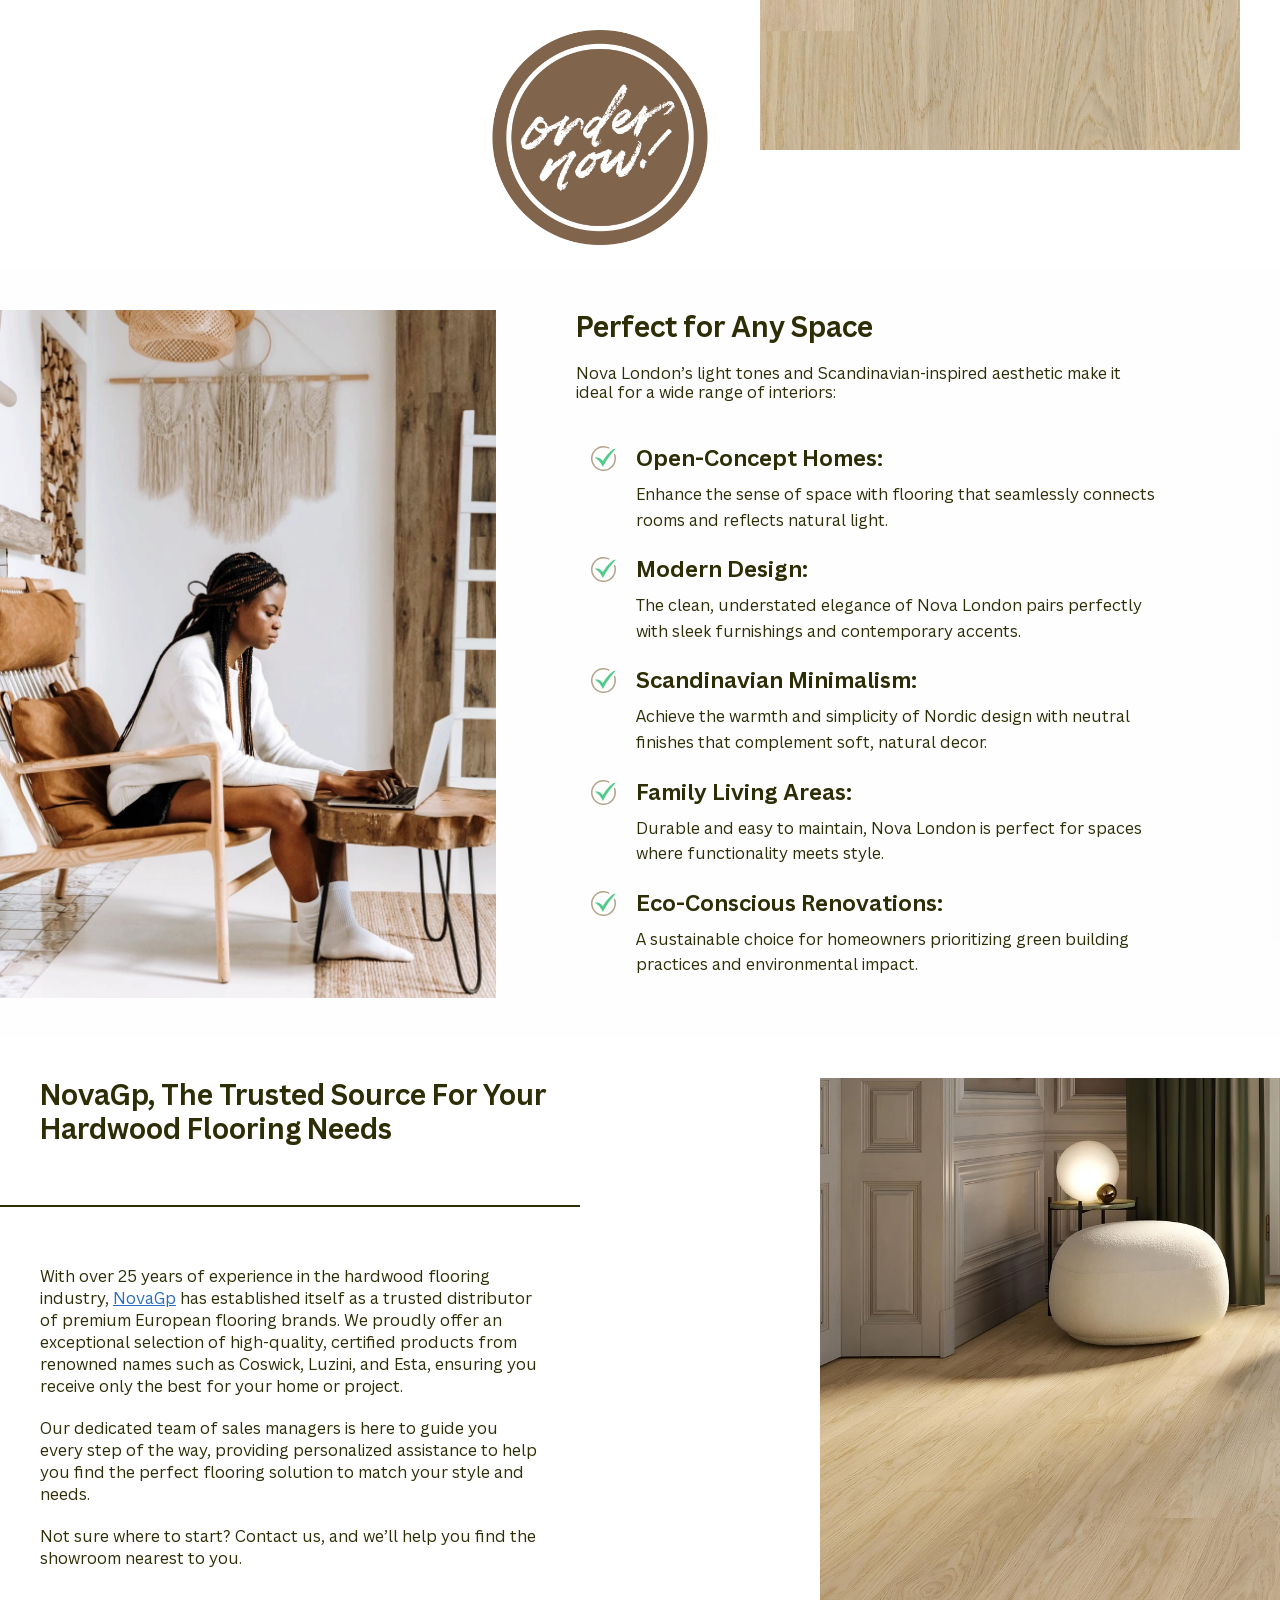
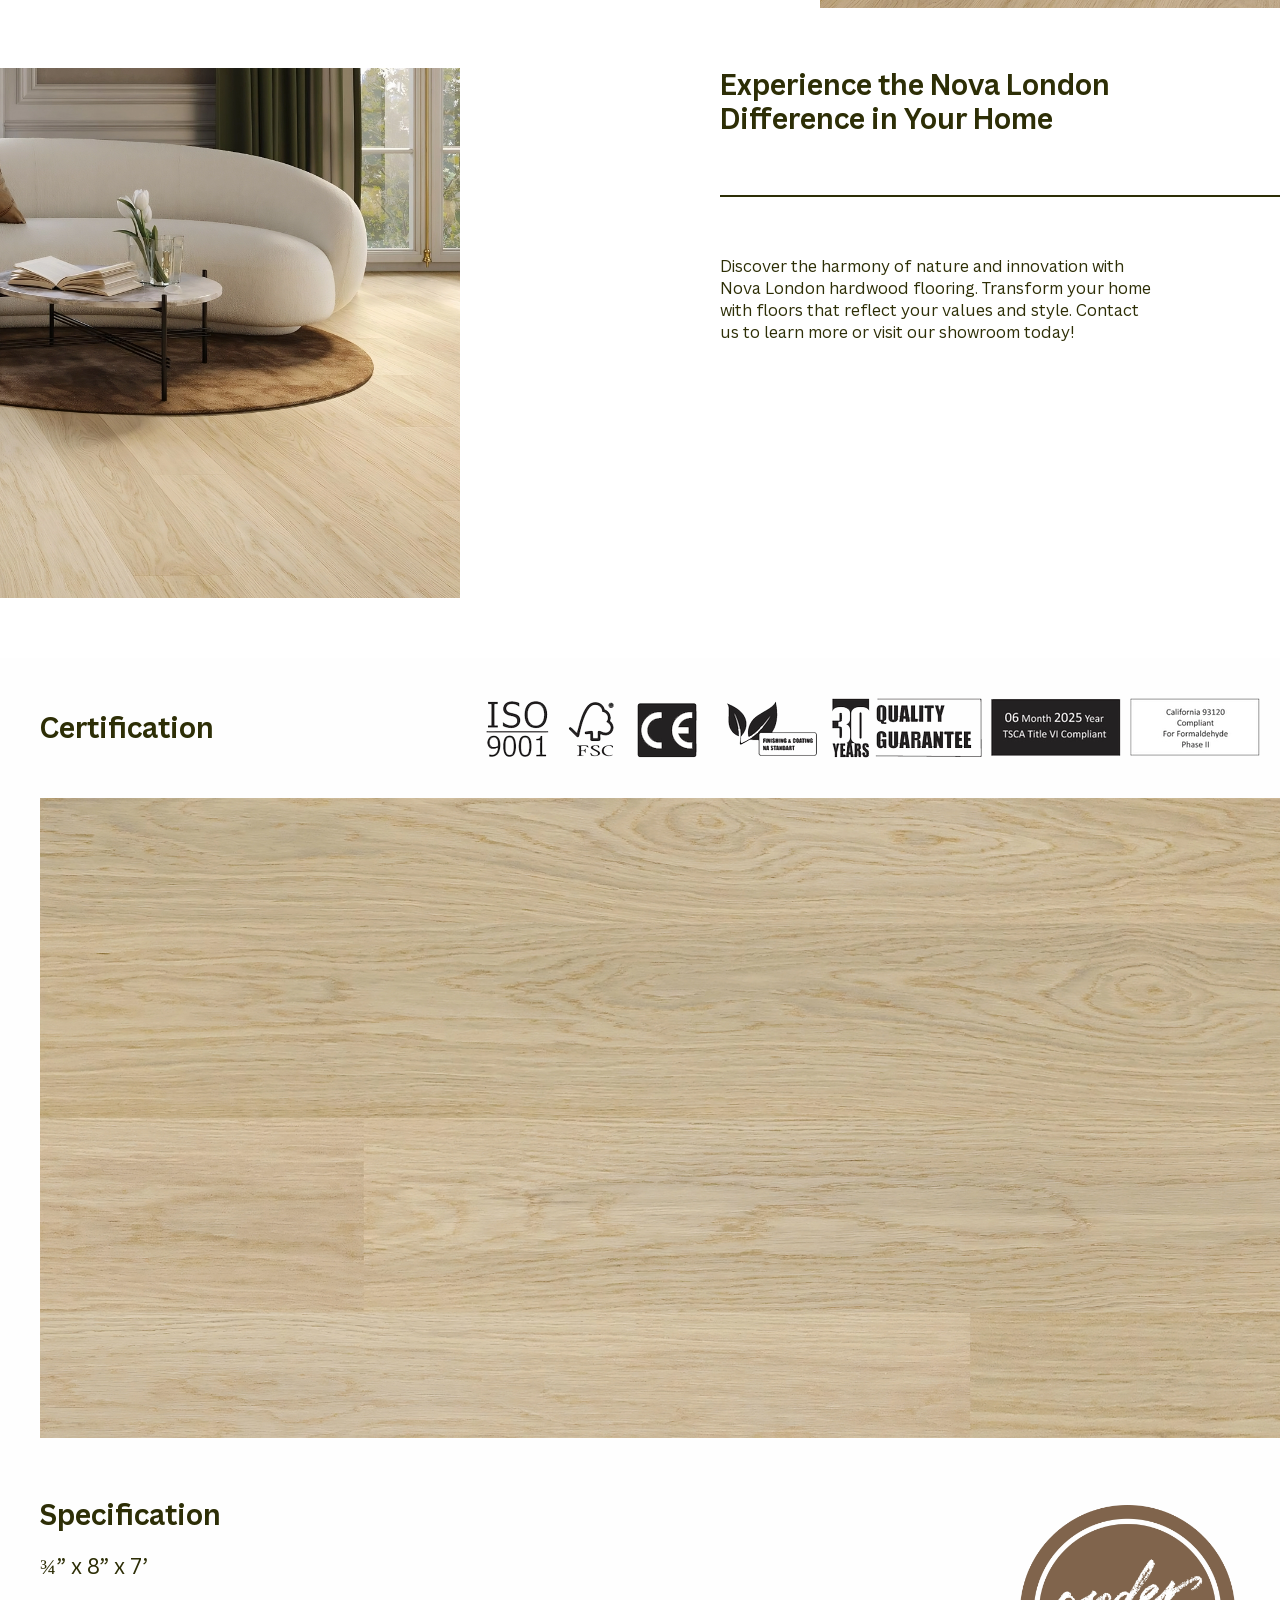
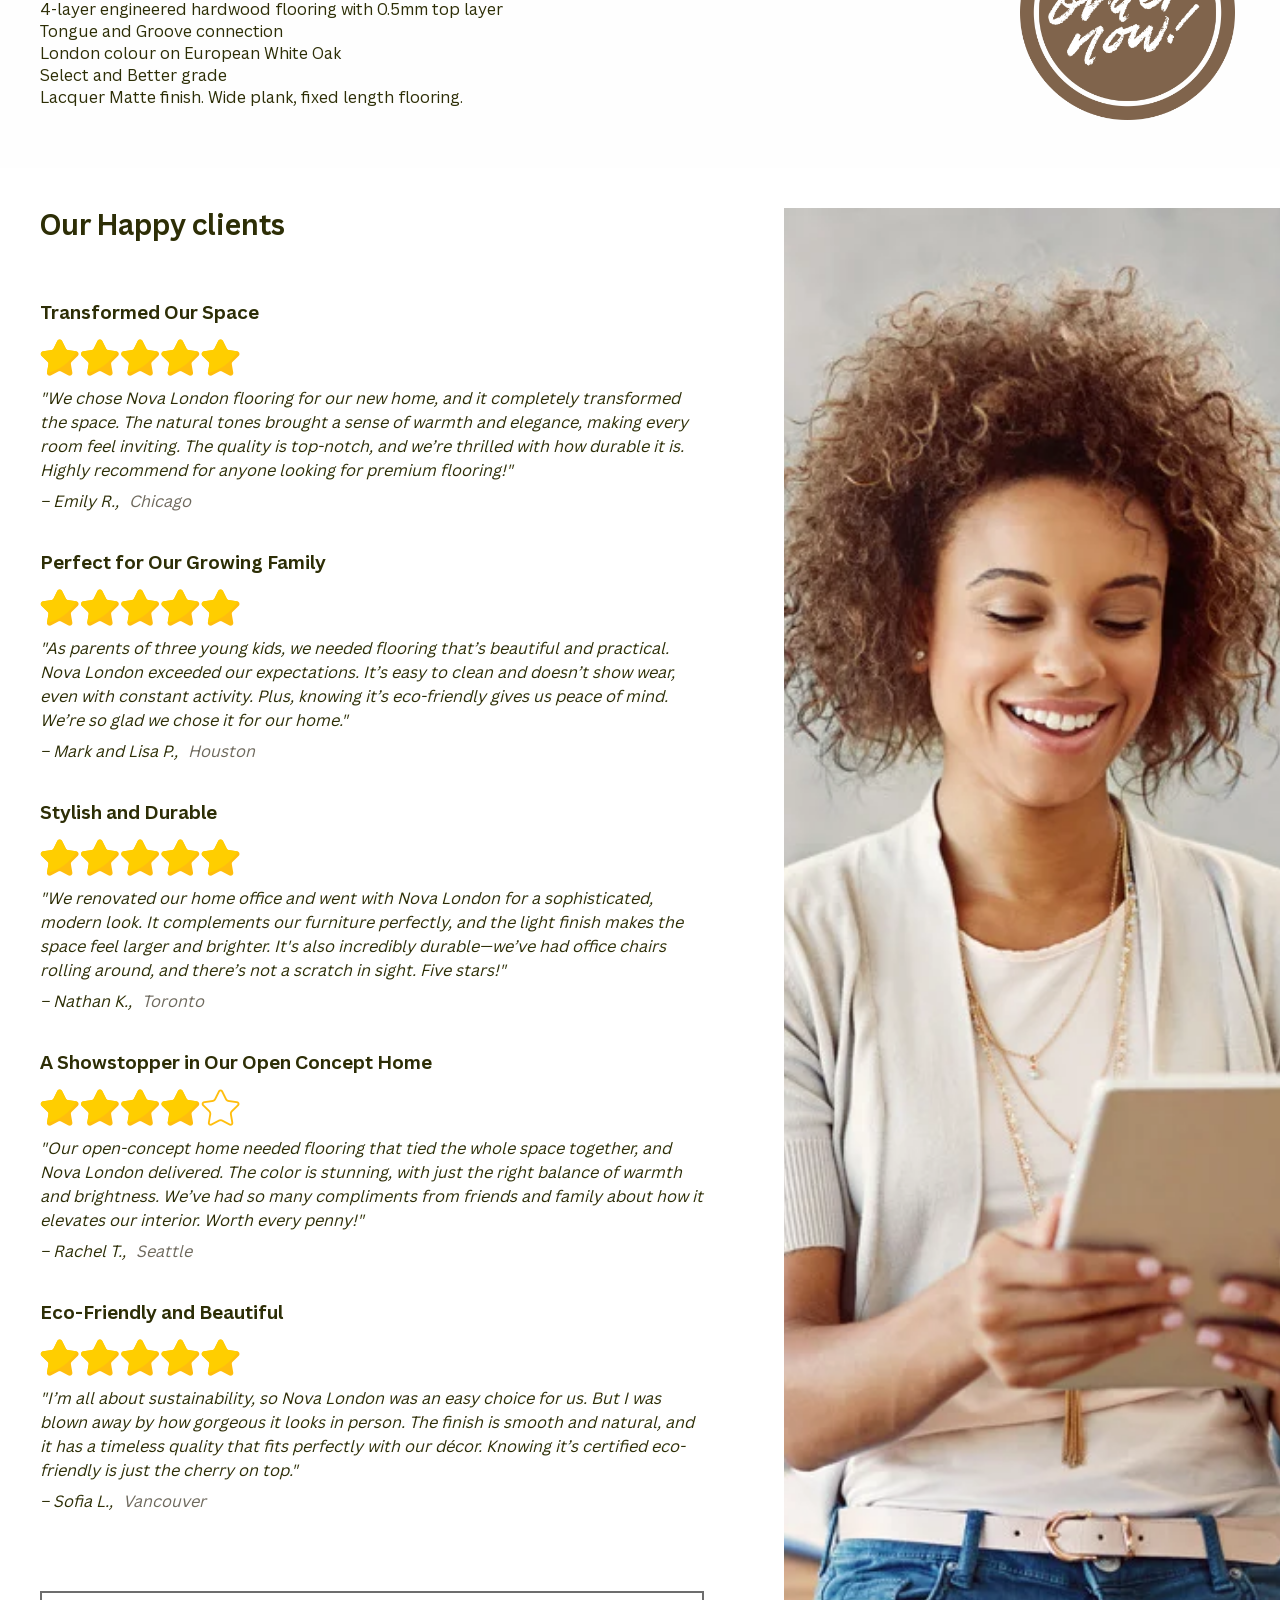
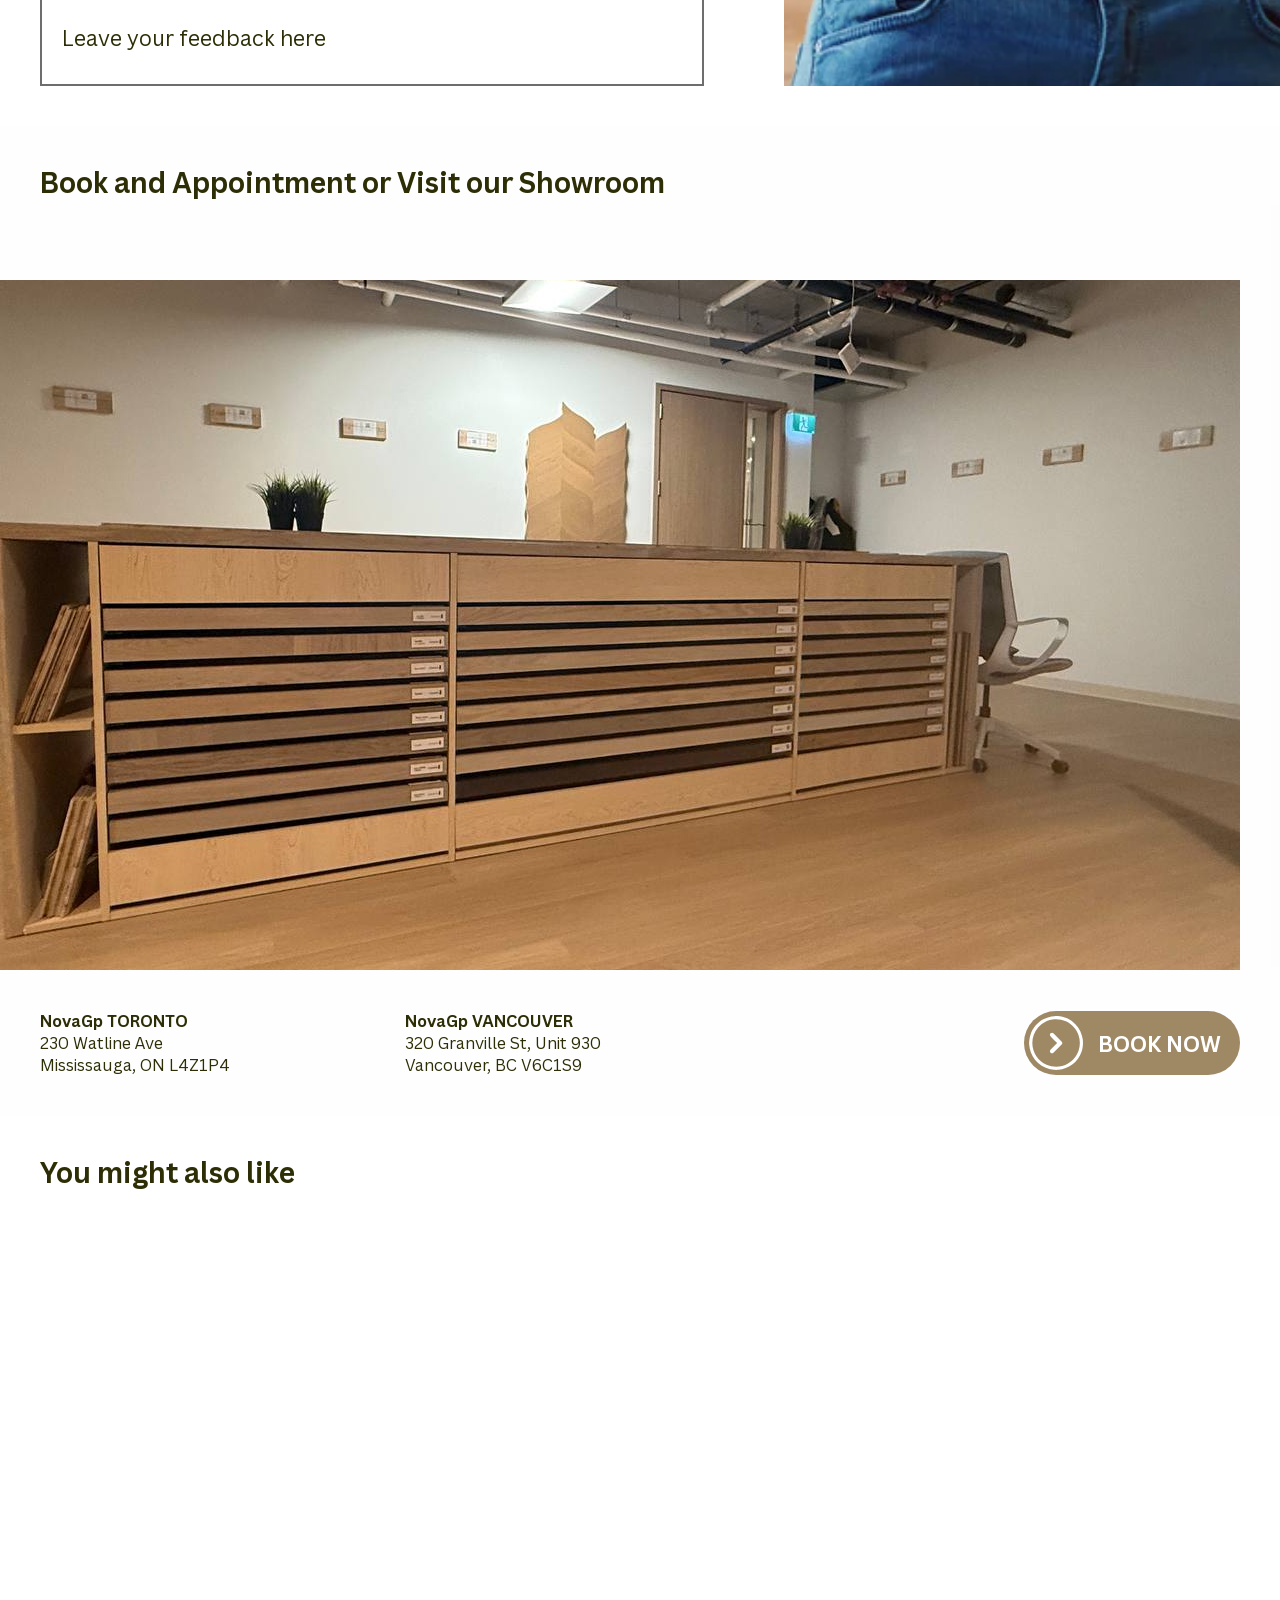
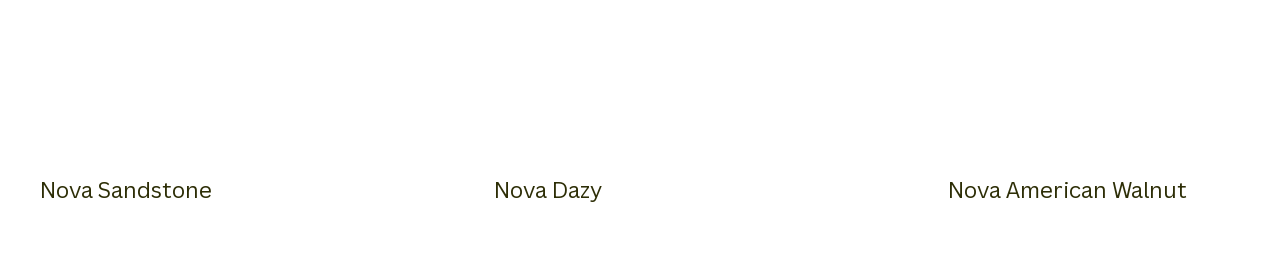
==== commit c7f0933a: "Code Refactor" ====
--- a/index.html
+++ b/index.html
@@ -1 +1 @@
-<!doctype html><html lang="en"><head><meta content="true" name="HandheldFriendly"><meta content="telephone=no" name="format-detection"><meta charset="UTF-8"><meta content="100% European-made, Nova London hardwood flooring is the product of choice of designers worldwide. Nova London offers the highest industry standards and certifications in ecological and environmental responsibility, craftsmanship and beauty." name="description"><meta content="initial-scale=1,maximum-scale=5,width=device-width" name="viewport"><meta content="yes" name="mobile-web-app-capable"><meta content="default" name="apple-mobile-web-app-status-bar-style"><meta content="NovaGp" name="author"><meta content="index, follow" name="robots"><meta content="index, follow" name="googlebot"><meta content="no-referrer-when-downgrade" name="referrer"><link href="./img/favicon_120.svg" rel="icon" sizes="120x120" type="image/svg+xml"><link href="./img/favicon_144.svg" rel="icon" sizes="144x144" type="image/svg+xml"><link href="./css/main.css" rel="preload" as="style"><link href="./css/main.css" rel="stylesheet"><title>Nova London - Hardwood Flooring</title></head><body><main><section><div class="section__hero"><img alt="Best Price Icon" class="section__hero-bg" src="./img/section-hero/best_price.webp" loading="lazy" height="195" width="195"></div><div class="section__hero-info"><a class="flex flex--align-center" href="/"><img alt="Site Logo" class="section__hero-img" src="./img/section-hero/logo.webp" loading="lazy" height="50" width="80"><h1 class="section__hero-heading flex flex--align-center"><span class="section__hero-title">Nova London</span> <span class="section__hero-subtitle">Hardwood Flooring</span></h1></a></div></section><section class="section__best flex"><div class="section__best-container"><h2 class="section__best-title font--bold">The Designer Choice!</h2><p class="section__best-text">100% European-made, Nova London hardwood flooring is the product of choice of designers worldwide. Nova London offers the highest industry standards and certifications in ecological and environmental responsibility, craftsmanship and beauty.</p><div class="section__best-wrapper flex"><p class="section__best-cost"><span class="section__best-currency">$</span> <span class="section__best-price flex flex--align-baseline">10.72 <span class="section__best-price-info">&nbsp;&nbsp;CAD</span></span></p><p class="section__best-cost"><span class="section__best-price-text">was</span> <span class="section__best-price-old"><span class="section__best-price-foreign font--bold">$</span> 14.53 <span class="section__best-price-info">CAD</span></span></p></div><p class="section__best-save">Save <span class="font--bold">$3,800</span> on <span class="font--bold">1,000</span> sq.ft</p><button class="section__best-btn order--js" type="button"><img alt="Order Now Button" class="section__best-btn-img" src="./img/order_now.webp" loading="lazy" height="215" width="215"></button></div><div class="section__best-container-img"></div></section><section class="section__reasons flex section--shadow"><div class="section__reasons-img"></div><div class="section__reasons-container"><h2 class="section__reasons-title font--bold">Perfect for Any Space</h2><p class="section__reasons-subtitle">Nova London’s light tones and Scandinavian-inspired aesthetic make it ideal for a wide range of interiors:</p><ul class="section__reasons-list"><li class="section__reasons-item"><img alt="Check Icon" class="section__reasons-icon" src="./img/icons/check_icon.svg" loading="lazy" height="25" width="25"><h3 class="section__reasons-item-title font--bold">Open-Concept Homes:</h3><p class="section__reasons-item-text">Enhance the sense of space with flooring that seamlessly connects rooms and reflects natural light.</p></li><li class="section__reasons-item"><img alt="Check Icon" class="section__reasons-icon" src="./img/icons/check_icon.svg" loading="lazy" height="25" width="25"><h3 class="section__reasons-item-title font--bold">Modern Design:</h3><p class="section__reasons-item-text">The clean, understated elegance of Nova London pairs perfectly with sleek furnishings and contemporary accents.</p></li><li class="section__reasons-item"><img alt="Check Icon" class="section__reasons-icon" src="./img/icons/check_icon.svg" loading="lazy" height="25" width="25"><h3 class="section__reasons-item-title font--bold">Scandinavian Minimalism:</h3><p class="section__reasons-item-text">Achieve the warmth and simplicity of Nordic design with neutral finishes that complement soft, natural decor.</p></li><li class="section__reasons-item"><img alt="Check Icon" class="section__reasons-icon" src="./img/icons/check_icon.svg" loading="lazy" height="25" width="25"><h3 class="section__reasons-item-title font--bold">Family Living Areas:</h3><p class="section__reasons-item-text">Durable and easy to maintain, Nova London is perfect for spaces where functionality meets style.</p></li><li class="section__reasons-item"><img alt="Check Icon" class="section__reasons-icon" src="./img/icons/check_icon.svg" loading="lazy" height="25" width="25"><h3 class="section__reasons-item-title font--bold">Eco-Conscious Renovations:</h3><p class="section__reasons-item-text">A sustainable choice for homeowners prioritizing green building practices and environmental impact.</p></li></ul></div></section><section class="section__buy flex flex--wrap"><div class="section__buy-container"><h2 class="section__buy-title section__buy-title-first font--bold">NovaGp, The Trusted Source For Your Hardwood Flooring Needs</h2><p class="section__buy-text">With over 25 years of experience in the hardwood flooring industry, <a class="section__buy-link" href="https://novagp.ca/" rel="nofollow" target="_blank">NovaGp</a> has established itself as a trusted distributor of premium European flooring brands. We proudly offer an exceptional selection of high-quality, certified products from renowned names such as Coswick, Luzini, and Esta, ensuring you receive only the best for your home or project.</p><p class="section__buy-text">Our dedicated team of sales managers is here to guide you every step of the way, providing personalized assistance to help you find the perfect flooring solution to match your style and needs.</p><p class="section__buy-text">Not sure where to start? Contact us, and we’ll help you find the showroom nearest to you.</p></div><img alt="Living Room" class="section__buy-img" src="./img/section-buy/reason_to_buy_left.webp" loading="lazy"> <img alt="Living Room" class="section__buy-img" src="./img/section-buy/reason_to_buy_right.webp" loading="lazy"><div class="section__buy-container"><h2 class="section__buy-title section__buy-title-second font--bold">Experience the Nova London Difference in Your Home</h2><p class="section__buy-text">Discover the harmony of nature and innovation with Nova London hardwood flooring. Transform your home with floors that reflect your values and style. Contact us to learn more or visit our showroom today!</p></div></section><section class="section__spec section--shadow"><div class="section__spec-container flex flex--align-center flex--justify-between"><h2 class="section__spec-title font--bold">Certification</h2><img alt="Certifications" class="section__spec-certs" src="./img/section-spec/certifications.webp" loading="lazy"></div><div class="section__spec-img"></div><div class="flex flex--align-center flex--justify-between"><div class="section__spec-info"><h2 class="section__spec-title font--bold">Specification</h2><span class="section__spec-dim flex">¾” x 8” x 7’</span><p class="section__spec-text">4-layer engineered hardwood flooring with 0.5mm top layer<br>Tongue and Groove connection<br>London colour on European White Oak<br>Select and Better grade<br>Lacquer Matte finish. Wide plank, fixed length flooring.</p><h2 class="section__spec-title font--bold">Experience the Nova London Difference in Your Home</h2><p class="section__spec-text">Discover the harmony of nature and innovation with Nova London hardwood flooring. Transform your home with floors that reflect your values and style. Contact us to learn more or visit our showroom today!</p></div><button class="section__spec-btn order-now--js" type="button"><img alt="Order Now Button" class="section__spec-btn-img" src="./img/order_now.webp" loading="lazy" height="215" width="215"></button></div></section><section class="section__feedback flex"><div class="section__feedback-wrapper flex flex--column"><h2 class="section__feedback-title font--bold">Our Happy clients</h2><article class="section__feedback-block"><h3 class="section__feedback-block-title font--bold">Transformed Our Space</h3><img alt="Feedback Rating" class="section__feedback-rating" src="./img/section-feedback/rating_top.webp" loading="lazy"><p class="section__feedback-text font--italic">"We chose Nova London flooring for our new home, and it completely transformed the space. The natural tones brought a sense of warmth and elegance, making every room feel inviting. The quality is top-notch, and we’re thrilled with how durable it is. Highly recommend for anyone looking for premium flooring!"</p><div class="font--italic flex flex--align-center"><span class="section__feedback-heading">– Emily R.,</span> <span class="section__feedback-location">Chicago</span></div></article><article class="section__feedback-block"><h3 class="section__feedback-block-title font--bold">Perfect for Our Growing Family</h3><img alt="Feedback Rating" class="section__feedback-rating" src="./img/section-feedback/rating_top.webp" loading="lazy"><p class="section__feedback-text font--italic">"As parents of three young kids, we needed flooring that’s beautiful and practical. Nova London exceeded our expectations. It’s easy to clean and doesn’t show wear, even with constant activity. Plus, knowing it’s eco-friendly gives us peace of mind. We’re so glad we chose it for our home."</p><div class="font--italic flex flex--align-center"><span class="section__feedback-heading">– Mark and Lisa P.,</span> <span class="section__feedback-location">Houston</span></div></article><article class="section__feedback-block"><h3 class="section__feedback-block-title font--bold">Stylish and Durable</h3><img alt="Feedback Rating" class="section__feedback-rating" src="./img/section-feedback/rating_top.webp" loading="lazy"><p class="section__feedback-text font--italic">"We renovated our home office and went with Nova London for a sophisticated, modern look. It complements our furniture perfectly, and the light finish makes the space feel larger and brighter. It's also incredibly durable—we’ve had office chairs rolling around, and there’s not a scratch in sight. Five stars!"</p><div class="font--italic flex flex--align-center"><span class="section__feedback-heading">– Nathan K.,</span> <span class="section__feedback-location">Toronto</span></div></article><article class="section__feedback-block"><h3 class="section__feedback-block-title font--bold">A Showstopper in Our Open Concept Home</h3><img alt="Feedback Rating" class="section__feedback-rating" src="./img/section-feedback/rating.webp" loading="lazy"><p class="section__feedback-text font--italic">"Our open-concept home needed flooring that tied the whole space together, and Nova London delivered. The color is stunning, with just the right balance of warmth and brightness. We’ve had so many compliments from friends and family about how it elevates our interior. Worth every penny!"</p><div class="font--italic flex flex--align-center"><span class="section__feedback-heading">– Rachel T.,</span> <span class="section__feedback-location">Seattle</span></div></article><article class="section__feedback-block"><h3 class="section__feedback-block-title font--bold">Eco-Friendly and Beautiful</h3><img alt="Feedback Rating" class="section__feedback-rating" src="./img/section-feedback/rating_top.webp" loading="lazy"><p class="section__feedback-text font--italic">"I’m all about sustainability, so Nova London was an easy choice for us. But I was blown away by how gorgeous it looks in person. The finish is smooth and natural, and it has a timeless quality that fits perfectly with our décor. Knowing it’s certified eco-friendly is just the cherry on top."</p><div class="font--italic flex flex--align-center"><span class="section__feedback-heading">– Sofia L.,</span> <span class="section__feedback-location">Vancouver</span></div></article><div class="section__feedback-field flex flex--align-center" id="feedbackBtn">Leave your feedback here</div></div><div class="section__feedback-img"></div></section><section class="section__showroom section--shadow"><h2 class="section__showroom-title font--bold">Book and Appointment or Visit our Showroom</h2><div class="section__showroom-img"></div><div class="section__showroom-container flex flex--align-center flex--justify-between"><ul class="section__showroom-list flex"><li class="section__showroom-address font--bold">NovaGp TORONTO<br>230 Watline Ave Mississauga, ON L4Z1P4</li><li class="section__showroom-address font--bold">NovaGp VANCOUVER<br>320 Granville St, Unit 930 Vancouver, BC V6C1S9</li></ul><button class="section__showroom-btn flex flex--align-center flex--justify-center flex--now-shrink contact--js" type="button" id="bookNowBtn"><img alt="Order Book Button" class="section__showroom-btn-img" src="./img/icons/book_now_btn.svg" loading="lazy" height="54" width="54"> <span class="section__showroom-btn-text font--bold flex flex--now-shrink">BOOK NOW</span></button></div></section><section class="section__contact"><h2 class="section__contact-title font--bold">You might also like</h2><div class="section__contact-container flex flex--justify-between"><article class="section__contact-card"><a class="flex flex--column" href="https://maxmishchenko.github.io/Nova-Sandstone/" rel="nofollow" target="_blank"><img alt="Nova Sandstone" class="section__contact-img" src="./img/section-contact/nova_sandstone.webp" loading="lazy"><h3 class="section__contact-heading">Nova Sandstone</h3></a></article><article class="section__contact-card"><a class="flex flex--column" href="https://maxmishchenko.github.io/Nova-Daizy/" rel="nofollow" target="_blank"><img alt="Nova Dazy" class="section__contact-img" src="./img/section-contact/nova_dazy.webp" loading="lazy"><h3 class="section__contact-heading">Nova Dazy</h3></a></article><article class="section__contact-card"><a class="flex flex--column" href="https://maxmishchenko.github.io/Nova-American-Walnut/" rel="nofollow" target="_blank"><img alt="Nova American Walnut" class="section__contact-img" src="./img/section-contact/nova_american_walnut.webp" loading="lazy"><h3 class="section__contact-heading">Nova American Walnut</h3></a></article></div></section><button class="section__contact-btn" type="button" id="contactBtn"><img alt="Contact Us Button" class="section__contact-btn-img" src="./img/icons/contact_us.svg" loading="lazy"></button><div class="popup" id="popupFeedback"><div class="form"><div class="form__close"></div><h2 class="form__title font--bold">Leave you feedback</h2><ul class="form__rating flex flex--justify-center flex--row-reverse"><li class="form__rating-star" data-rate="5"></li><li class="form__rating-star" data-rate="4"></li><li class="form__rating-star" data-rate="3"></li><li class="form__rating-star" data-rate="2"></li><li class="form__rating-star" data-rate="1"></li></ul><form class="form__content flex flex--column"><div class="form__container flex flex--align-center"><div class="form__field-wrapper"><label class="form__label" for="fb_firstname">Required *</label> <input type="text" class="form__field" tabindex="1" maxlength="120" name="firstname" placeholder="Name" id="fb_firstname" required pattern="[A-Za-zА-Яа-яёЁіІїЇєЄ\s]+"> <span class="form__icon form__icon-name"></span></div><div class="form__field-wrapper flex"><label class="form__label" for="fb_lastname">Required *</label> <input type="text" class="form__field" tabindex="2" maxlength="120" name="lastname" placeholder="Last Name" id="fb_lastname" required pattern="[A-Za-zА-Яа-яёЁіІїЇєЄ\s]+"></div></div><div class="form__field-wrapper"><label class="form__label" for="fb_location">Required *</label> <input type="text" class="form__field" tabindex="3" maxlength="200" name="address" placeholder="Location" id="fb_location" required> <span class="form__icon form__icon-location"></span></div><div class="form__field-wrapper"><label class="form__label" for="fb_text">Required *</label> <textarea class="form__textarea" id="fb_text" maxlength="1000" name="message" placeholder="Your Feedback" required tabindex="4"></textarea></div><input type="hidden" name="product" value="Nova London"> <input type="submit" class="form__button-submit flex flex--align-center flex--justify-center font--bold" tabindex="5" value="SUBMIT"></form></div></div><div class="popup" id="popupContactUs"><div class="form"><div class="form__close"></div><h2 class="form__title font--bold">Contact Us</h2><form class="form__content flex flex--column"><div class="form__container flex flex--align-center"><div class="form__field-wrapper"><label class="form__label" for="fc_firstname">Required *</label> <input type="text" class="form__field" tabindex="1" maxlength="120" name="firstname" placeholder="Name" id="fc_firstname" required pattern="[A-Za-zА-Яа-яёЁіІїЇєЄ\s]+"> <span class="form__icon form__icon-name"></span></div><div class="form__field-wrapper flex"><label class="form__label" for="fc_lastname">Required *</label> <input type="text" class="form__field" tabindex="2" maxlength="120" name="lastname" placeholder="Last Name" id="fc_lastname" required pattern="[A-Za-zА-Яа-яёЁіІїЇєЄ\s]+"></div></div><div class="form__field-wrapper"><input type="text" class="form__field" tabindex="3" maxlength="100" name="company" placeholder="Company"> <span class="form__icon form__icon-company"></span></div><div class="form__field-wrapper"><label class="form__label" for="fc_location">Required *</label> <input type="text" class="form__field" tabindex="4" maxlength="200" name="address" placeholder="Location" id="fc_location" required> <span class="form__icon form__icon-location"></span></div><div class="form__field-wrapper"><label class="form__label" for="fc_mail">Required *</label> <input type="email" class="form__field" tabindex="5" maxlength="100" name="email" placeholder="E-mail" id="fc_mail" required> <span class="form__icon form__icon-mail"></span></div><div class="form__field-wrapper"><label class="form__label" for="fc_phone">Required *</label> <input type="tel" class="form__field" tabindex="6" maxlength="30" name="phone" placeholder="Phone number" id="fc_phone" required pattern="^\+1\s?\(?[2-9][0-9]{2}\)?[.\-\s]?[2-9][0-9]{2}[.\-\s]?[0-9]{4}$"> <span class="form__icon form__icon-phone"></span></div><div class="form__field-wrapper"><label class="form__label" for="fc_text">Required *</label> <textarea class="form__textarea" id="fc_text" maxlength="1000" name="message" placeholder="What are you looking for?" required tabindex="7"></textarea></div><input type="hidden" name="product" value="Nova London"> <input type="submit" class="form__button-submit flex flex--align-center flex--justify-center font--bold" tabindex="8" value="SUBMIT"></form><div class="form__contact flex flex--justify-center justify-center"><span>You may also call us at</span> <a class="form__contact-tel" href="tel:+19055693389">+1 (905) 569-3389</a></div><p class="form__contact-text">Please note we only deliver to North America.</p></div></div><div class="popup" id="popupOrder"><div class="form"><div class="form__close"></div><h2 class="form__title font--bold">Order Now</h2><p class="form__subtitle">Fill out the request below to receive your free sample. You will receive a 1 foot long sample of the product. It will demonstrate the construction, finish and colour of the flooring.</p><form class="form__content flex flex--column"><div class="form__container flex flex--align-center"><div class="form__field-wrapper"><label class="form__label" for="fo_firstname">Required *</label> <input type="text" class="form__field" tabindex="1" maxlength="120" name="firstname" placeholder="Name" id="fo_firstname" required pattern="[A-Za-zА-Яа-яёЁіІїЇєЄ\s]+"> <span class="form__icon form__icon-name"></span></div><div class="form__field-wrapper flex"><label class="form__label" for="fo_lastname">Required *</label> <input type="text" class="form__field" tabindex="2" maxlength="120" name="lastname" placeholder="Last Name" id="fo_lastname" required pattern="[A-Za-zА-Яа-яёЁіІїЇєЄ\s]+"></div></div><div class="form__field-wrapper"><input type="text" class="form__field" tabindex="3" maxlength="100" name="company" placeholder="Company"> <span class="form__icon form__icon-company"></span></div><div class="form__field-wrapper"><label class="form__label" for="fo_location">Required *</label> <input type="text" class="form__field" tabindex="4" maxlength="200" name="address" placeholder="Delivery Address" id="fo_location" required> <span class="form__icon form__icon-location"></span></div><div class="form__field-wrapper"><label class="form__label" for="fo_mail">Required *</label> <input type="email" class="form__field" tabindex="5" maxlength="100" name="email" placeholder="E-mail" id="fo_mail" required> <span class="form__icon form__icon-mail"></span></div><div class="form__field-wrapper"><label class="form__label" for="fo_phone">Required *</label> <input type="tel" class="form__field" tabindex="6" maxlength="30" name="phone" placeholder="Phone number" id="fo_phone" required pattern="^\+1\s?\(?[2-9][0-9]{2}\)?[.\-\s]?[2-9][0-9]{2}[.\-\s]?[0-9]{4}$"> <span class="form__icon form__icon-phone"></span></div><div class="form__field-wrapper"><label class="form__label" for="fo_msg">Required *</label> <textarea class="form__textarea" id="fo_msg" maxlength="1000" name="message" placeholder="What are you looking for?" required tabindex="7"></textarea></div><input type="hidden" name="product" value="Nova London"> <input type="submit" class="form__button-submit flex flex--align-center flex--justify-center font--bold" tabindex="8" value="SUBMIT"></form><p class="form__contact form__contact-text font--bold">Shipping Cost 29.99$</p></div></div><div class="popup" id="popupSuccess"><div class="form flex flex--column flex--align-center"><div class="form__close"></div><img alt="Succes" class="form__success-img" src="./img/icons/check_icon.svg"><h2 class="form__success-title font--bold" id="successMsg"></h2><input type="button" class="form__button-submit form__success-submit flex flex--align-center flex--justify-center font--bold" id="successClose" value="OK"></div></div></main><script src="./js/main.js"></script></body></html>+<!doctype html><html lang="en"><head><meta content="true" name="HandheldFriendly"><meta content="telephone=no" name="format-detection"><meta charset="UTF-8"><meta content="100% European-made, Nova London hardwood flooring is the product of choice of designers worldwide. Nova London offers the highest industry standards and certifications in ecological and environmental responsibility, craftsmanship and beauty." name="description"><meta content="initial-scale=1,maximum-scale=5,width=device-width" name="viewport"><meta content="yes" name="mobile-web-app-capable"><meta content="default" name="apple-mobile-web-app-status-bar-style"><meta content="NovaGp" name="author"><meta content="index, follow" name="robots"><meta content="index, follow" name="googlebot"><meta content="no-referrer-when-downgrade" name="referrer"><link href="./img/favicon_120.svg" rel="icon" sizes="120x120" type="image/svg+xml"><link href="./img/favicon_144.svg" rel="icon" sizes="144x144" type="image/svg+xml"><link href="./css/main.css" rel="preload" as="style"><link href="./css/main.css" rel="stylesheet"><title>Nova London - Hardwood Flooring</title></head><body><main><section><div class="section__hero"><img alt="Best Price Icon" class="section__hero-bg" src="./img/section-hero/best_price.webp" loading="lazy" height="195" width="195"></div><div class="section__hero-info"><a class="flex flex--align-center" href="/"><img alt="Site Logo" class="section__hero-img" src="./img/section-hero/logo.webp" loading="lazy" height="50" width="80"><h1 class="section__hero-heading flex flex--align-center"><span class="section__hero-title">Nova London</span> <span class="section__hero-subtitle">Hardwood Flooring</span></h1></a></div></section><section class="section__best flex"><div class="section__best-container"><h2 class="section__best-title font--bold">The Designer Choice!</h2><p class="section__best-text">100% European-made, Nova London hardwood flooring is the product of choice of designers worldwide. Nova London offers the highest industry standards and certifications in ecological and environmental responsibility, craftsmanship and beauty.</p><div class="section__best-wrapper flex"><p class="section__best-cost"><span class="section__best-currency">$</span> <span class="section__best-price flex flex--align-baseline">10.72 <span class="section__best-price-info">&nbsp;&nbsp;CAD</span></span></p><p class="section__best-cost"><span class="section__best-price-text">was</span> <span class="section__best-price-old"><span class="section__best-price-foreign font--bold">$</span> 14.53 <span class="section__best-price-info">CAD</span></span></p></div><p class="section__best-save">Save <span class="font--bold">$3,800</span> on <span class="font--bold">1,000</span> sq.ft</p><button class="section__best-btn order--js" type="button"><img alt="Order Now Button" class="section__best-btn-img" src="./img/order_now.webp" loading="lazy" height="215" width="215"></button></div><div class="section__best-container-img"></div></section><section class="section__reasons flex section--shadow"><div class="section__reasons-img"></div><div class="section__reasons-container"><h2 class="section__reasons-title font--bold">Perfect for Any Space</h2><p class="section__reasons-subtitle">Nova London’s light tones and Scandinavian-inspired aesthetic make it ideal for a wide range of interiors:</p><ul class="section__reasons-list"><li class="section__reasons-item"><img alt="Check Icon" class="section__reasons-icon" src="./img/icons/check_icon.svg" loading="lazy" height="25" width="25"><h3 class="section__reasons-item-title font--bold">Open-Concept Homes:</h3><p class="section__reasons-item-text">Enhance the sense of space with flooring that seamlessly connects rooms and reflects natural light.</p></li><li class="section__reasons-item"><img alt="Check Icon" class="section__reasons-icon" src="./img/icons/check_icon.svg" loading="lazy" height="25" width="25"><h3 class="section__reasons-item-title font--bold">Modern Design:</h3><p class="section__reasons-item-text">The clean, understated elegance of Nova London pairs perfectly with sleek furnishings and contemporary accents.</p></li><li class="section__reasons-item"><img alt="Check Icon" class="section__reasons-icon" src="./img/icons/check_icon.svg" loading="lazy" height="25" width="25"><h3 class="section__reasons-item-title font--bold">Scandinavian Minimalism:</h3><p class="section__reasons-item-text">Achieve the warmth and simplicity of Nordic design with neutral finishes that complement soft, natural decor.</p></li><li class="section__reasons-item"><img alt="Check Icon" class="section__reasons-icon" src="./img/icons/check_icon.svg" loading="lazy" height="25" width="25"><h3 class="section__reasons-item-title font--bold">Family Living Areas:</h3><p class="section__reasons-item-text">Durable and easy to maintain, Nova London is perfect for spaces where functionality meets style.</p></li><li class="section__reasons-item"><img alt="Check Icon" class="section__reasons-icon" src="./img/icons/check_icon.svg" loading="lazy" height="25" width="25"><h3 class="section__reasons-item-title font--bold">Eco-Conscious Renovations:</h3><p class="section__reasons-item-text">A sustainable choice for homeowners prioritizing green building practices and environmental impact.</p></li></ul></div></section><section class="section__buy flex flex--wrap"><div class="section__buy-container"><h2 class="section__buy-title section__buy-title-first font--bold">NovaGp, The Trusted Source For Your Hardwood Flooring Needs</h2><p class="section__buy-text">With over 25 years of experience in the hardwood flooring industry, <a class="section__buy-link" href="https://novagp.ca/" rel="nofollow" target="_blank">NovaGp</a> has established itself as a trusted distributor of premium European flooring brands. We proudly offer an exceptional selection of high-quality, certified products from renowned names such as Coswick, Luzini, and Esta, ensuring you receive only the best for your home or project.</p><p class="section__buy-text">Our dedicated team of sales managers is here to guide you every step of the way, providing personalized assistance to help you find the perfect flooring solution to match your style and needs.</p><p class="section__buy-text">Not sure where to start? Contact us, and we’ll help you find the showroom nearest to you.</p></div><img alt="Living Room" class="section__buy-img" src="./img/section-buy/reason_to_buy_left.webp" loading="lazy"> <img alt="Living Room" class="section__buy-img" src="./img/section-buy/reason_to_buy_right.webp" loading="lazy"><div class="section__buy-container"><h2 class="section__buy-title section__buy-title-second font--bold">Experience the Nova London Difference in Your Home</h2><p class="section__buy-text">Discover the harmony of nature and innovation with Nova London hardwood flooring. Transform your home with floors that reflect your values and style. Contact us to learn more or visit our showroom today!</p></div></section><section class="section__spec section--shadow"><div class="section__spec-container flex flex--align-center flex--justify-between"><h2 class="section__spec-title font--bold">Certification</h2><img alt="Certifications" class="section__spec-certs" src="./img/section-spec/certifications.webp" loading="lazy"></div><div class="section__spec-img"></div><div class="flex flex--align-center flex--justify-between"><div class="section__spec-info"><h2 class="section__spec-title font--bold">Specification</h2><span class="section__spec-dim flex">¾” x 8” x 7’</span><p class="section__spec-text">4-layer engineered hardwood flooring with 0.5mm top layer<br>Tongue and Groove connection<br>London colour on European White Oak<br>Select and Better grade<br>Lacquer Matte finish. Wide plank, fixed length flooring.</p></div><button class="section__spec-btn order-now--js" type="button"><img alt="Order Now Button" class="section__spec-btn-img" src="./img/order_now.webp" loading="lazy" height="215" width="215"></button></div></section><section class="section__feedback flex"><div class="section__feedback-wrapper flex flex--column"><h2 class="section__feedback-title font--bold">Our Happy clients</h2><article class="section__feedback-block"><h3 class="section__feedback-block-title font--bold">Transformed Our Space</h3><img alt="Feedback Rating" class="section__feedback-rating" src="./img/section-feedback/rating_top.webp" loading="lazy"><p class="section__feedback-text font--italic">"We chose Nova London flooring for our new home, and it completely transformed the space. The natural tones brought a sense of warmth and elegance, making every room feel inviting. The quality is top-notch, and we’re thrilled with how durable it is. Highly recommend for anyone looking for premium flooring!"</p><div class="font--italic flex flex--align-center"><span class="section__feedback-heading">– Emily R.,</span> <span class="section__feedback-location">Chicago</span></div></article><article class="section__feedback-block"><h3 class="section__feedback-block-title font--bold">Perfect for Our Growing Family</h3><img alt="Feedback Rating" class="section__feedback-rating" src="./img/section-feedback/rating_top.webp" loading="lazy"><p class="section__feedback-text font--italic">"As parents of three young kids, we needed flooring that’s beautiful and practical. Nova London exceeded our expectations. It’s easy to clean and doesn’t show wear, even with constant activity. Plus, knowing it’s eco-friendly gives us peace of mind. We’re so glad we chose it for our home."</p><div class="font--italic flex flex--align-center"><span class="section__feedback-heading">– Mark and Lisa P.,</span> <span class="section__feedback-location">Houston</span></div></article><article class="section__feedback-block"><h3 class="section__feedback-block-title font--bold">Stylish and Durable</h3><img alt="Feedback Rating" class="section__feedback-rating" src="./img/section-feedback/rating_top.webp" loading="lazy"><p class="section__feedback-text font--italic">"We renovated our home office and went with Nova London for a sophisticated, modern look. It complements our furniture perfectly, and the light finish makes the space feel larger and brighter. It's also incredibly durable—we’ve had office chairs rolling around, and there’s not a scratch in sight. Five stars!"</p><div class="font--italic flex flex--align-center"><span class="section__feedback-heading">– Nathan K.,</span> <span class="section__feedback-location">Toronto</span></div></article><article class="section__feedback-block"><h3 class="section__feedback-block-title font--bold">A Showstopper in Our Open Concept Home</h3><img alt="Feedback Rating" class="section__feedback-rating" src="./img/section-feedback/rating.webp" loading="lazy"><p class="section__feedback-text font--italic">"Our open-concept home needed flooring that tied the whole space together, and Nova London delivered. The color is stunning, with just the right balance of warmth and brightness. We’ve had so many compliments from friends and family about how it elevates our interior. Worth every penny!"</p><div class="font--italic flex flex--align-center"><span class="section__feedback-heading">– Rachel T.,</span> <span class="section__feedback-location">Seattle</span></div></article><article class="section__feedback-block"><h3 class="section__feedback-block-title font--bold">Eco-Friendly and Beautiful</h3><img alt="Feedback Rating" class="section__feedback-rating" src="./img/section-feedback/rating_top.webp" loading="lazy"><p class="section__feedback-text font--italic">"I’m all about sustainability, so Nova London was an easy choice for us. But I was blown away by how gorgeous it looks in person. The finish is smooth and natural, and it has a timeless quality that fits perfectly with our décor. Knowing it’s certified eco-friendly is just the cherry on top."</p><div class="font--italic flex flex--align-center"><span class="section__feedback-heading">– Sofia L.,</span> <span class="section__feedback-location">Vancouver</span></div></article><div class="section__feedback-field flex flex--align-center" id="feedbackBtn">Leave your feedback here</div></div><div class="section__feedback-img"></div></section><section class="section__showroom section--shadow"><h2 class="section__showroom-title font--bold">Book and Appointment or Visit our Showroom</h2><div class="section__showroom-img"></div><div class="section__showroom-container flex flex--align-center flex--justify-between"><ul class="section__showroom-list flex"><li class="section__showroom-address"><span class="font--bold">NovaGp TORONTO</span><br>230 Watline Ave Mississauga, ON L4Z1P4</li><li class="section__showroom-address"><span class="font--bold">NovaGp VANCOUVER</span><br>320 Granville St, Unit 930 Vancouver, BC V6C1S9</li></ul><button class="section__showroom-btn flex flex--align-center flex--justify-center flex--now-shrink contact--js" type="button" id="bookNowBtn"><img alt="Order Book Button" class="section__showroom-btn-img" src="./img/icons/book_now_btn.svg" loading="lazy" height="54" width="54"> <span class="section__showroom-btn-text font--bold flex flex--now-shrink">BOOK NOW</span></button></div></section><section class="section__contact"><h2 class="section__contact-title font--bold">You might also like</h2><div class="section__contact-container flex flex--justify-between"><article class="section__contact-card"><a class="flex flex--column" href="https://maxmishchenko.github.io/Nova-Sandstone/" rel="nofollow" target="_blank"><img alt="Nova Sandstone" class="section__contact-img" src="./img/section-contact/nova_sandstone.webp" loading="lazy"><h3 class="section__contact-heading">Nova Sandstone</h3></a></article><article class="section__contact-card"><a class="flex flex--column" href="https://maxmishchenko.github.io/Nova-Daizy/" rel="nofollow" target="_blank"><img alt="Nova Dazy" class="section__contact-img" src="./img/section-contact/nova_dazy.webp" loading="lazy"><h3 class="section__contact-heading">Nova Dazy</h3></a></article><article class="section__contact-card"><a class="flex flex--column" href="https://maxmishchenko.github.io/Nova-American-Walnut/" rel="nofollow" target="_blank"><img alt="Nova American Walnut" class="section__contact-img" src="./img/section-contact/nova_american_walnut.webp" loading="lazy"><h3 class="section__contact-heading">Nova American Walnut</h3></a></article></div></section><button class="section__contact-btn" type="button" id="contactBtn"><img alt="Contact Us Button" class="section__contact-btn-img" src="./img/icons/contact_us.svg" loading="lazy"></button><div class="popup" id="popupFeedback"><div class="form"><div class="form__close"></div><h2 class="form__title font--bold">Leave you feedback</h2><ul class="form__rating flex flex--justify-center flex--row-reverse"><li class="form__rating-star" data-rate="5"></li><li class="form__rating-star" data-rate="4"></li><li class="form__rating-star" data-rate="3"></li><li class="form__rating-star" data-rate="2"></li><li class="form__rating-star" data-rate="1"></li></ul><form class="form__content flex flex--column"><div class="form__container flex flex--align-center"><div class="form__field-wrapper"><label class="form__label" for="fb_firstname">Required *</label> <input type="text" class="form__field" tabindex="1" maxlength="120" name="firstname" placeholder="Name" id="fb_firstname" required pattern="[A-Za-zА-Яа-яёЁіІїЇєЄ\s]+"> <span class="form__icon form__icon-name"></span></div><div class="form__field-wrapper flex"><label class="form__label" for="fb_lastname">Required *</label> <input type="text" class="form__field" tabindex="2" maxlength="120" name="lastname" placeholder="Last Name" id="fb_lastname" required pattern="[A-Za-zА-Яа-яёЁіІїЇєЄ\s]+"></div></div><div class="form__field-wrapper"><label class="form__label" for="fb_location">Required *</label> <input type="text" class="form__field" tabindex="3" maxlength="200" name="address" placeholder="Location" id="fb_location" required> <span class="form__icon form__icon-location"></span></div><div class="form__field-wrapper"><label class="form__label" for="fb_text">Required *</label> <textarea class="form__textarea" id="fb_text" maxlength="1000" name="message" placeholder="Your Feedback" required tabindex="4"></textarea></div><input type="hidden" name="product" value="Nova London"> <input type="submit" class="form__button-submit flex flex--align-center flex--justify-center font--bold" tabindex="5" value="SUBMIT"></form></div></div><div class="popup" id="popupContactUs"><div class="form"><div class="form__close"></div><h2 class="form__title font--bold">Contact Us</h2><form class="form__content flex flex--column"><div class="form__container flex flex--align-center"><div class="form__field-wrapper"><label class="form__label" for="fc_firstname">Required *</label> <input type="text" class="form__field" tabindex="1" maxlength="120" name="firstname" placeholder="Name" id="fc_firstname" required pattern="[A-Za-zА-Яа-яёЁіІїЇєЄ\s]+"> <span class="form__icon form__icon-name"></span></div><div class="form__field-wrapper flex"><label class="form__label" for="fc_lastname">Required *</label> <input type="text" class="form__field" tabindex="2" maxlength="120" name="lastname" placeholder="Last Name" id="fc_lastname" required pattern="[A-Za-zА-Яа-яёЁіІїЇєЄ\s]+"></div></div><div class="form__field-wrapper"><input type="text" class="form__field" tabindex="3" maxlength="100" name="company" placeholder="Company"> <span class="form__icon form__icon-company"></span></div><div class="form__field-wrapper"><label class="form__label" for="fc_location">Required *</label> <input type="text" class="form__field" tabindex="4" maxlength="200" name="address" placeholder="Location" id="fc_location" required> <span class="form__icon form__icon-location"></span></div><div class="form__field-wrapper"><label class="form__label" for="fc_mail">Required *</label> <input type="email" class="form__field" tabindex="5" maxlength="100" name="email" placeholder="E-mail" id="fc_mail" required> <span class="form__icon form__icon-mail"></span></div><div class="form__field-wrapper"><label class="form__label" for="fc_phone">Required *</label> <input type="tel" class="form__field" tabindex="6" maxlength="30" name="phone" placeholder="Phone number" id="fc_phone" required pattern="^\+1\s?\(?[2-9][0-9]{2}\)?[.\-\s]?[2-9][0-9]{2}[.\-\s]?[0-9]{4}$"> <span class="form__icon form__icon-phone"></span></div><div class="form__field-wrapper"><label class="form__label" for="fc_text">Required *</label> <textarea class="form__textarea" id="fc_text" maxlength="1000" name="message" placeholder="What are you looking for?" required tabindex="7"></textarea></div><input type="hidden" name="product" value="Nova London"> <input type="submit" class="form__button-submit flex flex--align-center flex--justify-center font--bold" tabindex="8" value="SUBMIT"></form><div class="form__contact flex flex--justify-center justify-center"><span>You may also call us at</span> <a class="form__contact-tel" href="tel:+19055693389">+1 (905) 569-3389</a></div><p class="form__contact-text">Please note we only deliver to North America.</p></div></div><div class="popup" id="popupOrder"><div class="form"><div class="form__close"></div><h2 class="form__title font--bold">Order Now</h2><p class="form__subtitle">Fill out the request below to receive your free sample. You will receive a 1 foot long sample of the product. It will demonstrate the construction, finish and colour of the flooring.</p><form class="form__content flex flex--column"><div class="form__container flex flex--align-center"><div class="form__field-wrapper"><label class="form__label" for="fo_firstname">Required *</label> <input type="text" class="form__field" tabindex="1" maxlength="120" name="firstname" placeholder="Name" id="fo_firstname" required pattern="[A-Za-zА-Яа-яёЁіІїЇєЄ\s]+"> <span class="form__icon form__icon-name"></span></div><div class="form__field-wrapper flex"><label class="form__label" for="fo_lastname">Required *</label> <input type="text" class="form__field" tabindex="2" maxlength="120" name="lastname" placeholder="Last Name" id="fo_lastname" required pattern="[A-Za-zА-Яа-яёЁіІїЇєЄ\s]+"></div></div><div class="form__field-wrapper"><input type="text" class="form__field" tabindex="3" maxlength="100" name="company" placeholder="Company"> <span class="form__icon form__icon-company"></span></div><div class="form__field-wrapper"><label class="form__label" for="fo_location">Required *</label> <input type="text" class="form__field" tabindex="4" maxlength="200" name="address" placeholder="Delivery Address" id="fo_location" required> <span class="form__icon form__icon-location"></span></div><div class="form__field-wrapper"><label class="form__label" for="fo_mail">Required *</label> <input type="email" class="form__field" tabindex="5" maxlength="100" name="email" placeholder="E-mail" id="fo_mail" required> <span class="form__icon form__icon-mail"></span></div><div class="form__field-wrapper"><label class="form__label" for="fo_phone">Required *</label> <input type="tel" class="form__field" tabindex="6" maxlength="30" name="phone" placeholder="Phone number" id="fo_phone" required pattern="^\+1\s?\(?[2-9][0-9]{2}\)?[.\-\s]?[2-9][0-9]{2}[.\-\s]?[0-9]{4}$"> <span class="form__icon form__icon-phone"></span></div><div class="form__field-wrapper"><label class="form__label" for="fo_msg">Required *</label> <textarea class="form__textarea" id="fo_msg" maxlength="1000" name="message" placeholder="What are you looking for?" required tabindex="7"></textarea></div><input type="hidden" name="product" value="Nova London"> <input type="submit" class="form__button-submit flex flex--align-center flex--justify-center font--bold" tabindex="8" value="SUBMIT"></form><p class="form__contact form__contact-text font--bold">Shipping Cost 29.99$</p></div></div><div class="popup" id="popupSuccess"><div class="form flex flex--column flex--align-center"><div class="form__close"></div><img alt="Succes" class="form__success-img" src="./img/icons/check_icon.svg"><h2 class="form__success-title font--bold" id="successMsg"></h2><input type="button" class="form__button-submit form__success-submit flex flex--align-center flex--justify-center font--bold" id="successClose" value="OK"></div></div></main><script src="./js/main.js"></script></body></html>
